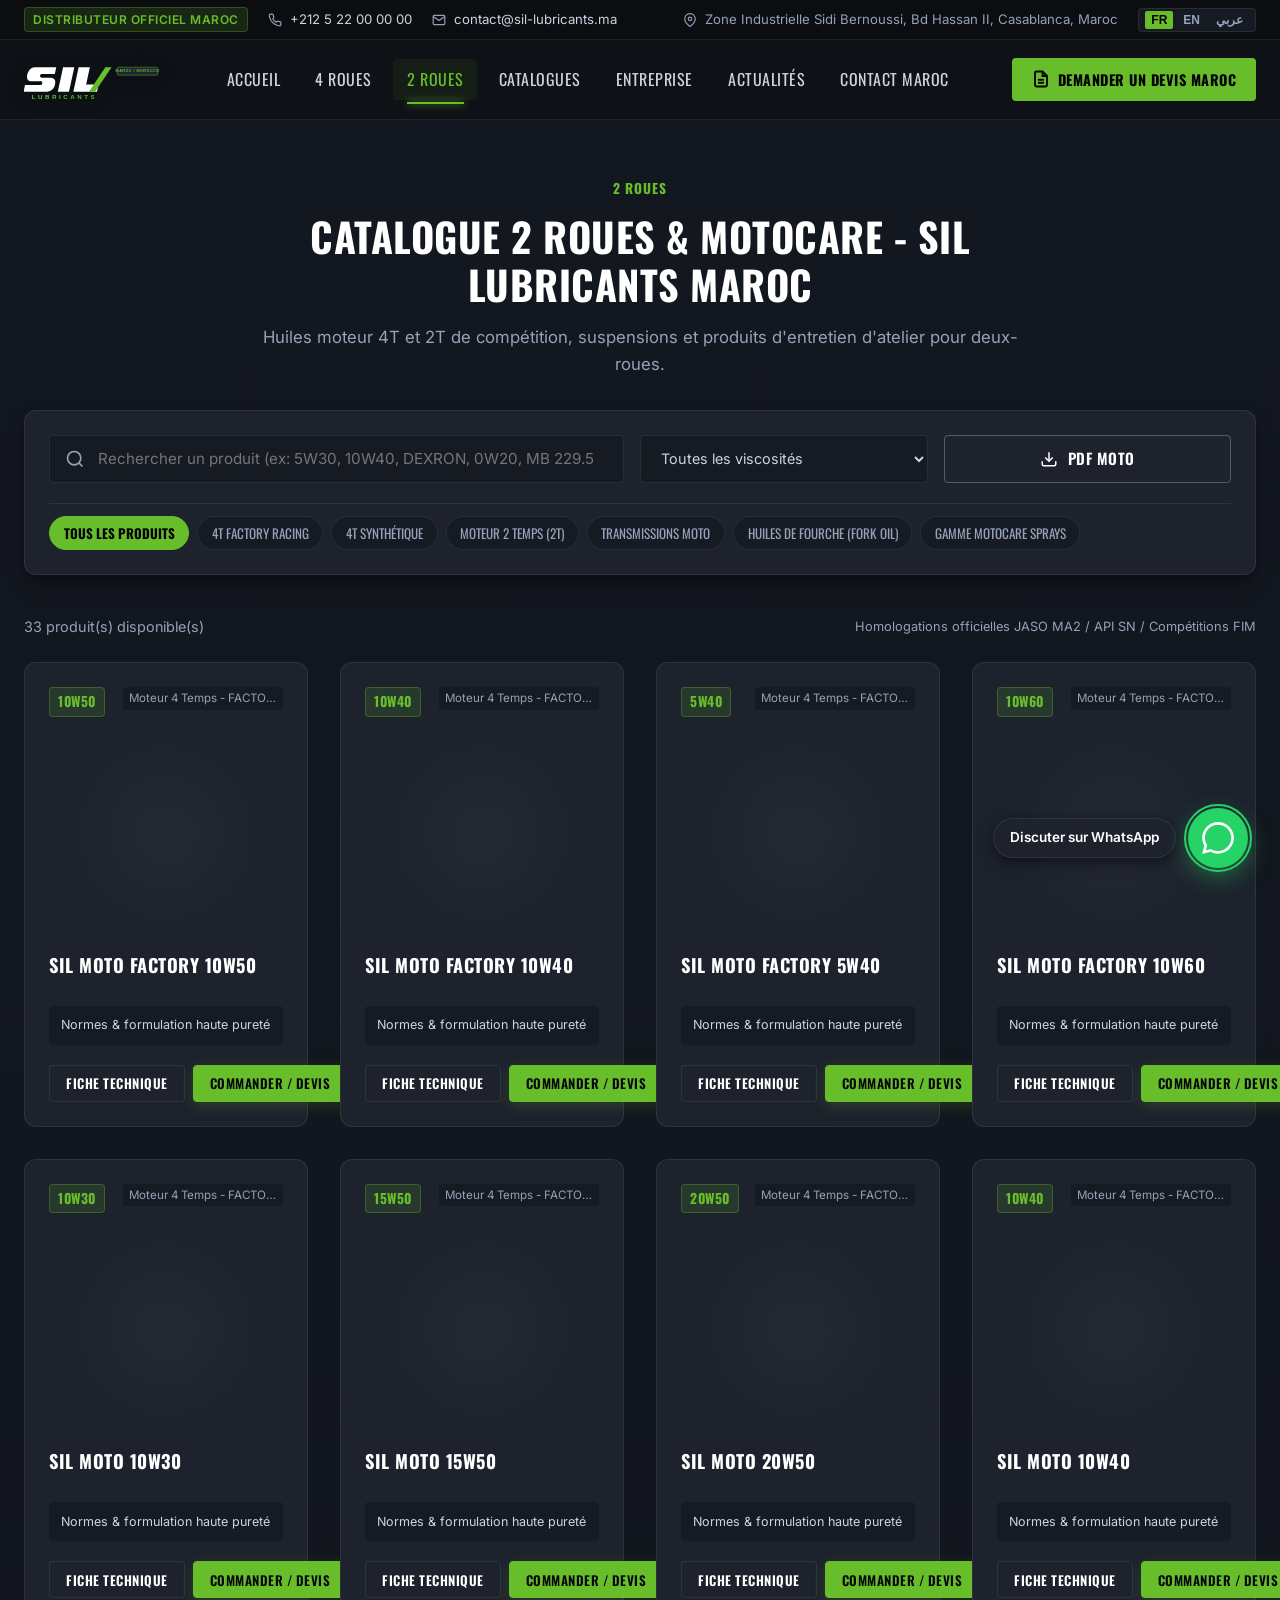
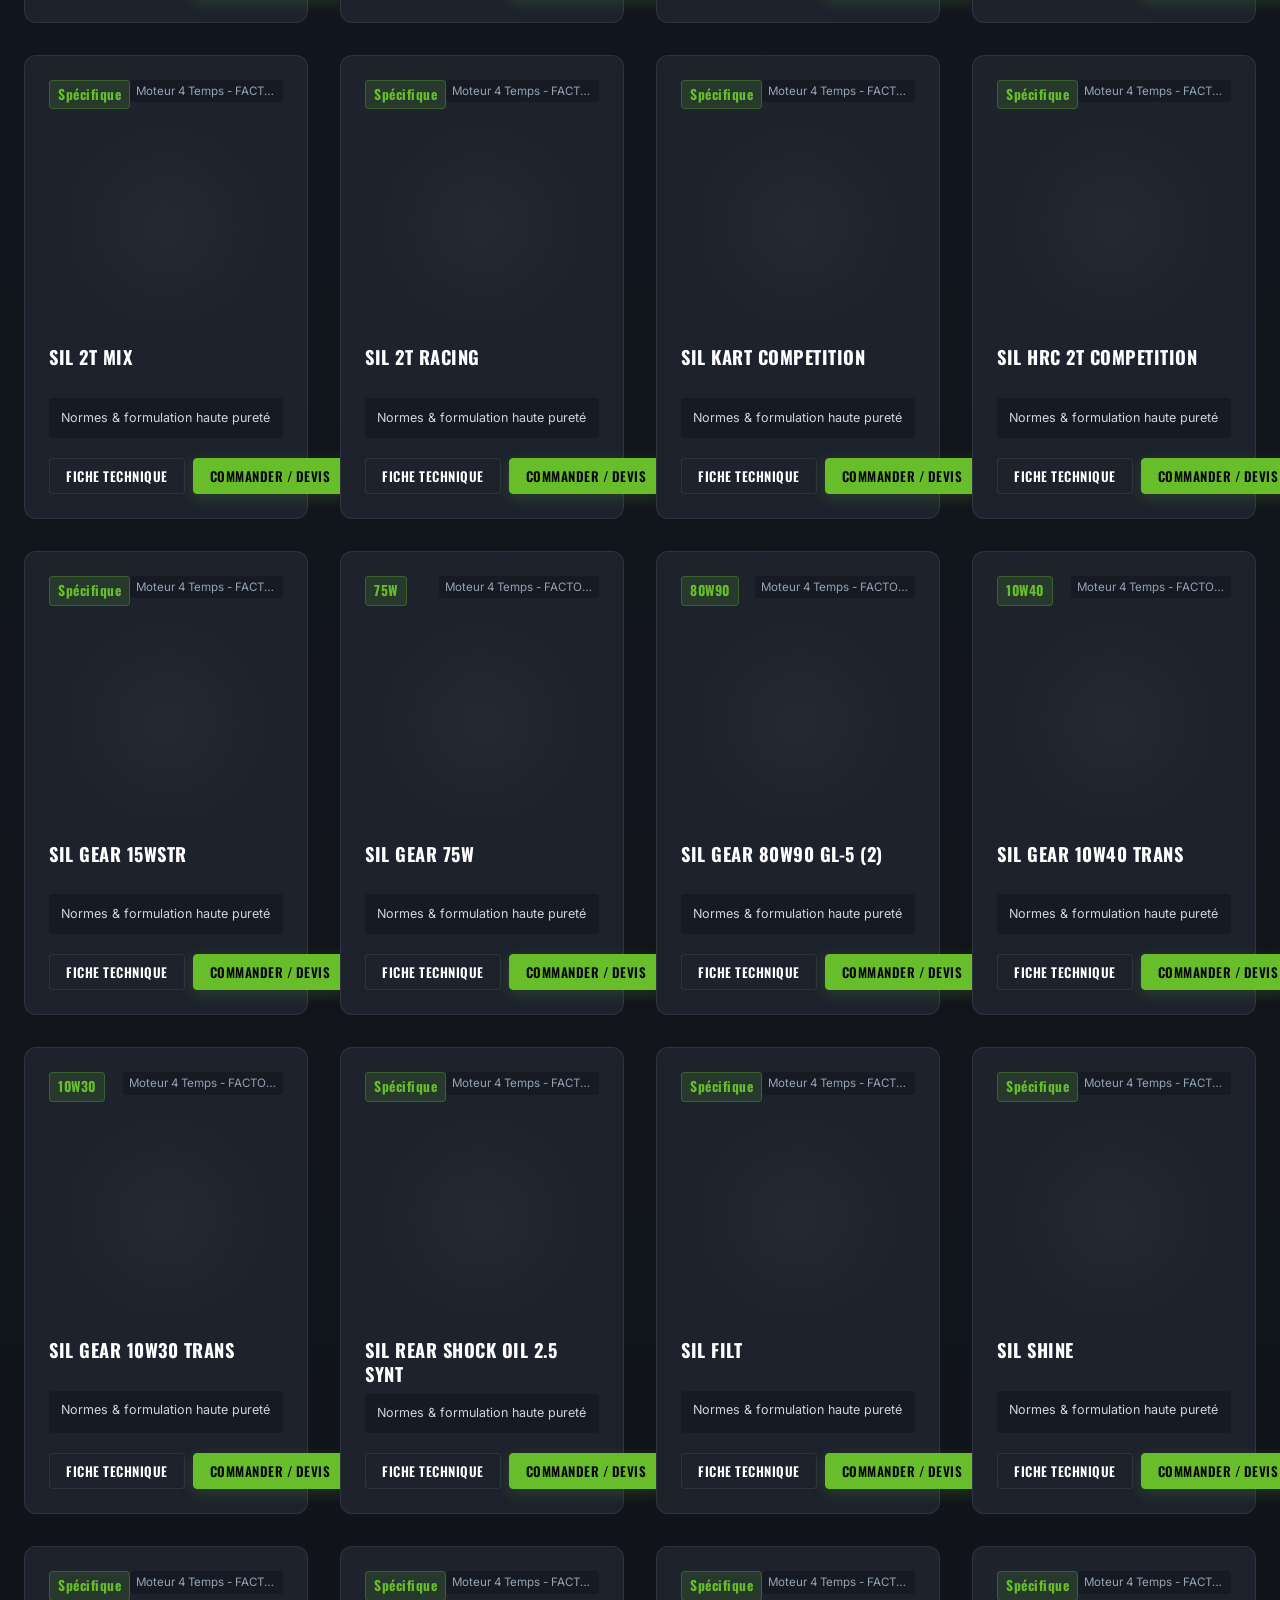
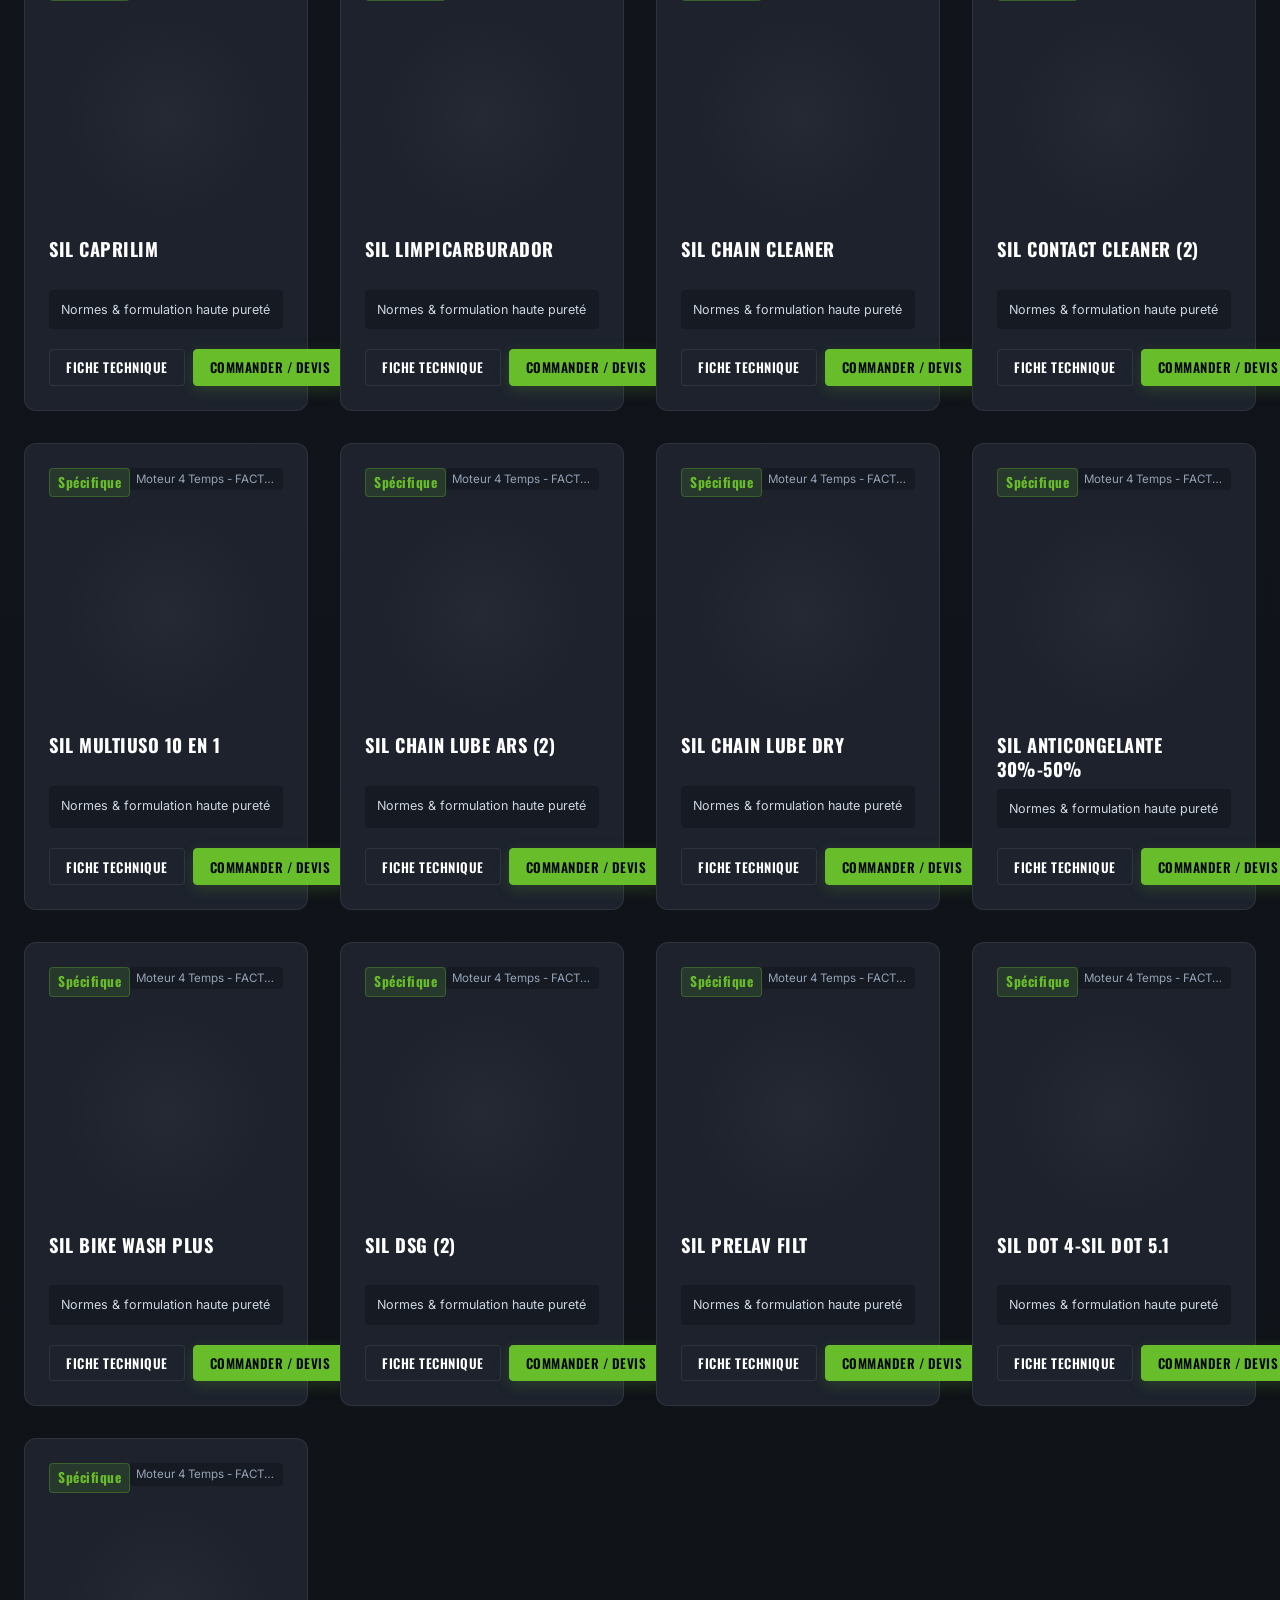
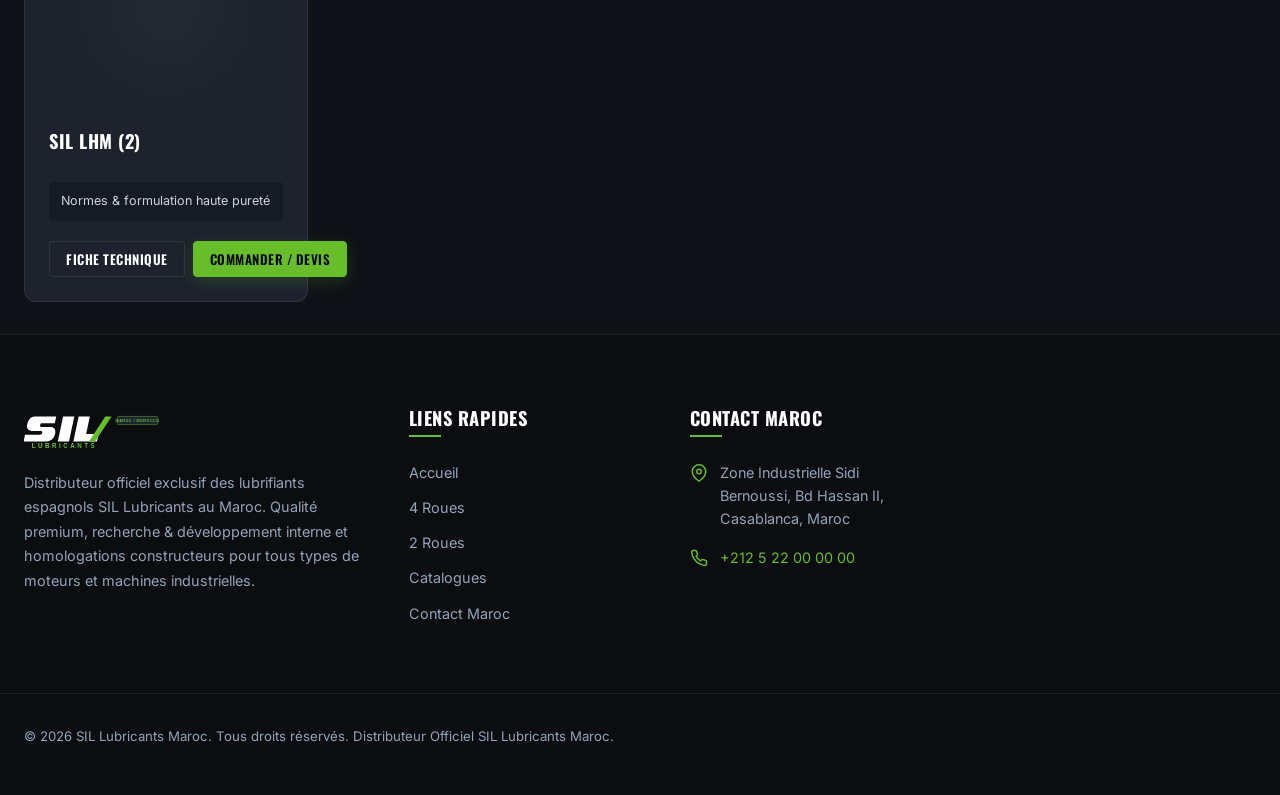
==== 2-roues.html @ 781e1c55 "Initial commit: SIL Lubricants Maroc official multilingual website & catalog" ====
<!DOCTYPE html>
<html lang="fr" dir="ltr">
<head>
  <meta charset="UTF-8">
  <meta name="viewport" content="width=device-width, initial-scale=1.0">
  <title>Gamme 2 Roues & Motocare | SIL Lubricants Maroc</title>
  <meta name="description" content="Catalogue complet des lubrifiants moto SIL au Maroc : 4T Factory Racing, 4T Synthétique, 2T Compétition, Huiles de fourche et sprays Motocare certifiés JASO MA2 / API SN.">
  
  <link rel="icon" href="https://www.sil-lubricants.com/wp-content/uploads/2026/03/cropped-Logo-sil-lubricants-1-32x32.png" sizes="32x32">
  <link rel="stylesheet" href="css/main.css">
  <link rel="stylesheet" href="css/components.css">
  <link rel="stylesheet" href="css/rtl.css">
  <link rel="stylesheet" href="css/responsive.css">
</head>
<body>

  <!-- TOPBAR -->
  <div class="topbar">
    <div class="container topbar-content">
      <div class="topbar-left">
        <span class="distributor-tag" data-i18n="nav.distributor_badge">Distributeur Officiel Maroc</span>
        <div class="topbar-item">
          <svg width="14" height="14" viewBox="0 0 24 24" fill="none" stroke="currentColor" stroke-width="2"><path d="M22 16.92v3a2 2 0 0 1-2.18 2 19.79 19.79 0 0 1-8.63-3.07 19.5 19.5 0 0 1-6-6 19.79 19.79 0 0 1-3.07-8.67A2 2 0 0 1 4.11 2h3a2 2 0 0 1 2 1.72 12.84 12.84 0 0 0 .7 2.81 2 2 0 0 1-.45 2.11L8.09 9.91a16 16 0 0 0 6 6l1.27-1.27a2 2 0 0 1 2.11-.45 12.84 12.84 0 0 0 2.81.7A2 2 0 0 1 22 16.92z"></path></svg>
          <a href="tel:+212522000000" class="contact-phone-primary">+212 5 22 00 00 00</a>
        </div>
        <div class="topbar-item">
          <svg width="14" height="14" viewBox="0 0 24 24" fill="none" stroke="currentColor" stroke-width="2"><path d="M4 4h16c1.1 0 2 .9 2 2v12c0 1.1-.9 2-2 2H4c-1.1 0-2-.9-2-2V6c0-1.1.9-2 2-2z"></path><polyline points="22,6 12,13 2,6"></polyline></svg>
          <a href="mailto:contact@sil-lubricants.ma" class="contact-email-general">contact@sil-lubricants.ma</a>
        </div>
      </div>

      <div class="topbar-right">
        <div class="topbar-item">
          <svg width="14" height="14" viewBox="0 0 24 24" fill="none" stroke="currentColor" stroke-width="2"><path d="M21 10c0 7-9 13-9 13s-9-6-9-13a9 9 0 0 1 18 0z"></path><circle cx="12" cy="10" r="3"></circle></svg>
          <span class="contact-address-hq">Casablanca, Maroc</span>
        </div>
        <div class="lang-switcher">
          <button class="lang-btn active" data-lang="fr">FR</button>
          <button class="lang-btn" data-lang="en">EN</button>
          <button class="lang-btn" data-lang="ar">عربي</button>
        </div>
      </div>
    </div>
  </div>

  <!-- HEADER -->
  <header class="site-header">
    <div class="container header-container">
      <a href="index.html" class="brand-logo">
        <img src="assets/images/logo-sil.svg" alt="SIL Lubricants Maroc" class="logo-symbol">
      </a>

      <nav class="main-nav" id="main-nav">
        <a href="index.html" class="nav-link" data-i18n="nav.home">Accueil</a>
        <a href="4-roues.html" class="nav-link" data-i18n="nav.4_wheels">4 Roues</a>
        <a href="2-roues.html" class="nav-link active" data-i18n="nav.2_wheels">2 Roues</a>
        <a href="catalogues.html" class="nav-link" data-i18n="nav.catalogues">Catalogues</a>
        <a href="entreprise.html" class="nav-link" data-i18n="nav.company">Entreprise</a>
        <a href="actualites.html" class="nav-link" data-i18n="nav.news">Actualités</a>
        <a href="index.html#contact-maroc" class="nav-link" data-i18n="nav.contact">Contact Maroc</a>
      </nav>

      <div class="header-actions">
        <a href="index.html#contact-maroc" class="btn-header-quote">
          <svg width="18" height="18" viewBox="0 0 24 24" fill="none" stroke="currentColor" stroke-width="2.5"><path d="M14 2H6a2 2 0 0 0-2 2v16a2 2 0 0 0 2 2h12a2 2 0 0 0 2-2V8z"></path><polyline points="14 2 14 8 20 8"></polyline><line x1="16" y1="13" x2="8" y2="13"></line><line x1="16" y1="17" x2="8" y2="17"></line></svg>
          <span data-i18n="hero.btn_contact">Demander un Devis</span>
        </a>
        <button class="mobile-toggle" id="mobile-toggle" aria-label="Menu Toggle">
          <svg width="24" height="24" viewBox="0 0 24 24" fill="none" stroke="currentColor" stroke-width="2"><line x1="3" y1="12" x2="21" y2="12"></line><line x1="3" y1="6" x2="21" y2="6"></line><line x1="3" y1="18" x2="21" y2="18"></line></svg>
        </button>
      </div>
    </div>
  </header>

  <!-- PAGE HEADER -->
  <section class="section" style="padding: 3.5rem 0 2rem 0; background: linear-gradient(180deg, #131720 0%, #0f1217 100%);">
    <div class="container">
      <div class="section-header" style="margin-bottom: 2rem;">
        <span class="section-badge" data-i18n="nav.2_wheels">Gamme 2 Roues & Motocare</span>
        <h1 class="section-title" data-i18n="catalog_page.title_2r">Catalogue 2 Roues & Motocare - SIL Lubricants Maroc</h1>
        <p class="section-desc" data-i18n="catalog_page.subtitle_2r">
          Huiles moteur 4T et 2T de compétition, suspensions et produits d'entretien d'atelier pour deux-roues.
        </p>
      </div>

      <!-- SEARCH & FILTER TOOLBAR -->
      <div class="catalog-toolbar">
        <div class="search-bar-row">
          <div class="search-input-wrap">
            <svg width="20" height="20" viewBox="0 0 24 24" fill="none" stroke="currentColor" stroke-width="2"><circle cx="11" cy="11" r="8"></circle><line x1="21" y1="21" x2="16.65" y2="16.65"></line></svg>
            <input type="search" id="catalog-search" class="search-input" placeholder="Rechercher un produit (ex: 10W40, FACTORY, 2T, FORK OIL, CHAIN)..." data-i18n-placeholder="catalog_page.search_placeholder">
          </div>

          <div>
            <select id="viscosity-filter" class="filter-select">
              <option value="all" data-i18n="catalog_page.all_viscosities">Toutes les viscosités</option>
            </select>
          </div>

          <div>
            <a href="https://www.sil-lubricants.com/wp-content/uploads/2026/07/SIL_Motoline_v1_fr.pdf" target="_blank" class="btn btn-outline btn-block" style="height:48px;">
              <svg width="18" height="18" viewBox="0 0 24 24" fill="none" stroke="currentColor" stroke-width="2"><path d="M21 15v4a2 2 0 0 1-2 2H5a2 2 0 0 1-2-2v-4"></path><polyline points="7 10 12 15 17 10"></polyline><line x1="12" y1="15" x2="12" y2="3"></line></svg>
              <span>PDF Moto</span>
            </a>
          </div>
        </div>

        <!-- Subcategory Filter Pills -->
        <div class="subcat-pills">
          <button class="pill-btn active" data-subcat="all" data-i18n="catalog_page.filter_all">Tous</button>
          <button class="pill-btn" data-subcat="2r_4t_factory">4T Factory Racing</button>
          <button class="pill-btn" data-subcat="2r_4t_synthetic">4T Synthétique</button>
          <button class="pill-btn" data-subcat="2r_2t">Moteur 2 Temps (2T)</button>
          <button class="pill-btn" data-subcat="2r_transmissions">Transmissions Moto</button>
          <button class="pill-btn" data-subcat="2r_fork_oil">Huiles de Fourche (Fork Oil)</button>
          <button class="pill-btn" data-subcat="2r_motocare">Gamme MOTOCARE Sprays</button>
        </div>
      </div>

      <!-- STATUS BAR -->
      <div class="catalog-status-bar">
        <div>
          <span id="results-count">0</span> <span data-i18n="catalog_page.results_found">produit(s) disponible(s)</span>
        </div>
        <div style="font-size:0.8rem; color:var(--text-muted);">
          Homologations officielles JASO MA2 / API SN / Compétitions FIM
        </div>
      </div>

      <!-- PRODUCTS GRID -->
      <div class="product-grid" id="product-grid">
        <!-- Injected via catalog.js -->
      </div>

      <div id="no-results-msg" style="display:none; text-align:center; padding: 4rem 1rem; color: var(--text-muted);">
        <p style="font-size: 1.2rem;" data-i18n="catalog_page.no_results">Aucun produit ne correspond à votre recherche.</p>
        <button class="btn btn-secondary" onclick="document.getElementById('catalog-search').value=''; document.querySelector('.pill-btn[data-subcat=\'all\']').click();">Réinitialiser les filtres</button>
      </div>
    </div>
  </section>

  <!-- PRODUCT MODAL DIALOG -->
  <div class="modal-overlay" id="product-modal">
    <div class="modal-card">
      <button class="modal-close-btn" aria-label="Fermer">
        <svg width="20" height="20" viewBox="0 0 24 24" fill="none" stroke="currentColor" stroke-width="2.5"><line x1="18" y1="6" x2="6" y2="18"></line><line x1="6" y1="6" x2="18" y2="18"></line></svg>
      </button>
      <div id="modal-content-slot">
        <!-- Injected dynamically -->
      </div>
    </div>
  </div>

  <!-- SITE FOOTER -->
  <footer class="site-footer">
    <div class="container footer-grid">
      <div class="footer-col footer-about">
        <img src="assets/images/logo-sil.svg" alt="SIL Lubricants Maroc" style="width: 140px; margin-bottom: 1.25rem;">
        <p data-i18n="footer.about">
          Distributeur officiel exclusif des lubrifiants espagnols SIL Lubricants au Maroc.
        </p>
      </div>
      <div class="footer-col">
        <h4 data-i18n="footer.quick_links">Navigation</h4>
        <ul class="footer-links">
          <li><a href="index.html" data-i18n="nav.home">Accueil</a></li>
          <li><a href="4-roues.html" data-i18n="nav.4_wheels">Gamme 4 Roues</a></li>
          <li><a href="2-roues.html" data-i18n="nav.2_wheels">Gamme 2 Roues</a></li>
          <li><a href="catalogues.html" data-i18n="nav.catalogues">Catalogues</a></li>
          <li><a href="index.html#contact-maroc" data-i18n="nav.contact">Contact Maroc</a></li>
        </ul>
      </div>
      <div class="footer-col">
        <h4 data-i18n="footer.contact_us">Contact Maroc</h4>
        <div class="footer-contact-item">
          <svg width="18" height="18" viewBox="0 0 24 24" fill="none" stroke="currentColor" stroke-width="2"><path d="M21 10c0 7-9 13-9 13s-9-6-9-13a9 9 0 0 1 18 0z"></path><circle cx="12" cy="10" r="3"></circle></svg>
          <span class="contact-address-hq">Casablanca, Maroc</span>
        </div>
        <div class="footer-contact-item">
          <svg width="18" height="18" viewBox="0 0 24 24" fill="none" stroke="currentColor" stroke-width="2"><path d="M22 16.92v3a2 2 0 0 1-2.18 2 19.79 19.79 0 0 1-8.63-3.07 19.5 19.5 0 0 1-6-6 19.79 19.79 0 0 1-3.07-8.67A2 2 0 0 1 4.11 2h3a2 2 0 0 1 2 1.72 12.84 12.84 0 0 0 .7 2.81 2 2 0 0 1-.45 2.11L8.09 9.91a16 16 0 0 0 6 6l1.27-1.27a2 2 0 0 1 2.11-.45 12.84 12.84 0 0 0 2.81.7A2 2 0 0 1 22 16.92z"></path></svg>
          <a href="tel:+212522000000" class="contact-phone-primary">+212 5 22 00 00 00</a>
        </div>
      </div>
    </div>
    <div class="container footer-bottom">
      <p>&copy; 2026 <span class="contact-company-name">SIL Lubricants Maroc</span>. <span data-i18n="footer.rights">Tous droits réservés.</span></p>
    </div>
  </footer>

  <!-- Scripts -->
  <script src="js/i18n.js"></script>
  <script src="js/contact-loader.js"></script>
  <script src="js/catalog.js"></script>
  <script src="js/whatsapp-widget.js"></script>
  <script src="js/app.js"></script>
  <script>
    document.addEventListener('DOMContentLoaded', () => {
      window.catalog = new CatalogEngine('2-roues');
      window.catalog.init();
    });
  </script>
</body>
</html>
---- css/main.css ----
/* ==========================================================================
   SIL LUBRICANTS MAROC - GLOBAL STYLES & DESIGN SYSTEM
   ========================================================================== */

@import url('https://fonts.googleapis.com/css2?family=Cairo:wght@400;600;700;800;900&family=Inter:wght@300;400;500;600;700&family=Oswald:wght@400;500;600;700&display=swap');

:root {
  /* Color Palette */
  --bg-primary: #0f1217;
  --bg-secondary: #161a22;
  --bg-card: #1d222d;
  --bg-card-hover: #242a38;
  --bg-overlay: rgba(10, 12, 16, 0.85);
  
  --accent-green: #68bd2b;
  --accent-green-hover: #58a722;
  --accent-green-glow: rgba(104, 189, 43, 0.25);
  --accent-gold: #f59e0b;
  --accent-red: #ef4444;
  
  --text-primary: #ffffff;
  --text-secondary: #cbd5e1;
  --text-muted: #94a3b8;
  --text-dark: #0f172a;
  
  --border-light: rgba(255, 255, 255, 0.08);
  --border-focus: #68bd2b;
  
  /* Typography */
  --font-heading: 'Oswald', -apple-system, BlinkMacSystemFont, 'Segoe UI', Roboto, sans-serif;
  --font-body: 'Inter', -apple-system, BlinkMacSystemFont, 'Segoe UI', Roboto, sans-serif;
  --font-arabic: 'Cairo', 'Inter', -apple-system, sans-serif;
  
  /* Layout & Spacing */
  --header-height: 80px;
  --topbar-height: 40px;
  --container-max: 1280px;
  --radius-sm: 4px;
  --radius-md: 8px;
  --radius-lg: 12px;
  --radius-xl: 20px;
  
  /* Transitions */
  --transition-fast: 0.15s ease;
  --transition-normal: 0.3s cubic-bezier(0.16, 1, 0.3, 1);
  --shadow-card: 0 10px 25px -5px rgba(0, 0, 0, 0.4), 0 8px 10px -6px rgba(0, 0, 0, 0.3);
  --shadow-glow: 0 0 25px rgba(104, 189, 43, 0.2);
}

/* RTL Override for Arabic */
[dir="rtl"] {
  --font-heading: 'Cairo', sans-serif;
  --font-body: 'Cairo', sans-serif;
}

/* Reset & Base */
*, *::before, *::after {
  box-sizing: border-box;
  margin: 0;
  padding: 0;
}

html {
  scroll-behavior: smooth;
  font-size: 16px;
}

body {
  font-family: var(--font-body);
  background-color: var(--bg-primary);
  color: var(--text-secondary);
  line-height: 1.6;
  overflow-x: hidden;
  -webkit-font-smoothing: antialiased;
  -moz-osx-font-smoothing: grayscale;
}

/* Typography elements */
h1, h2, h3, h4, h5, h6 {
  font-family: var(--font-heading);
  color: var(--text-primary);
  text-transform: uppercase;
  letter-spacing: 0.5px;
  line-height: 1.2;
}

[dir="rtl"] h1, [dir="rtl"] h2, [dir="rtl"] h3, [dir="rtl"] h4, [dir="rtl"] h5, [dir="rtl"] h6 {
  text-transform: none;
  letter-spacing: normal;
}

p {
  margin-bottom: 1rem;
}

a {
  color: var(--accent-green);
  text-decoration: none;
  transition: color var(--transition-fast);
}

a:hover {
  color: var(--text-primary);
}

img {
  max-width: 100%;
  height: auto;
  display: block;
}

ul {
  list-style: none;
}

/* Container */
.container {
  width: 100%;
  max-width: var(--container-max);
  margin-left: auto;
  margin-right: auto;
  padding-left: 1.5rem;
  padding-right: 1.5rem;
}

/* ==========================================================================
   TOPBAR
   ========================================================================== */
.topbar {
  background-color: #0b0d11;
  border-bottom: 1px solid var(--border-light);
  height: var(--topbar-height);
  font-size: 0.825rem;
  display: flex;
  align-items: center;
  position: relative;
  z-index: 101;
}

.topbar-content {
  display: flex;
  justify-content: space-between;
  align-items: center;
  width: 100%;
}

.topbar-left, .topbar-right {
  display: flex;
  align-items: center;
  gap: 1.25rem;
}

.topbar-item {
  display: inline-flex;
  align-items: center;
  gap: 0.5rem;
  color: var(--text-muted);
}

.topbar-item a {
  color: var(--text-secondary);
}

.topbar-item a:hover {
  color: var(--accent-green);
}

.distributor-tag {
  background: rgba(104, 189, 43, 0.15);
  color: var(--accent-green);
  padding: 2px 8px;
  border-radius: var(--radius-sm);
  font-weight: 600;
  border: 1px solid rgba(104, 189, 43, 0.3);
  font-size: 0.75rem;
  letter-spacing: 0.5px;
  text-transform: uppercase;
}

/* Language Switcher */
.lang-switcher {
  display: flex;
  align-items: center;
  gap: 0.25rem;
  background: var(--bg-secondary);
  padding: 2px 6px;
  border-radius: var(--radius-sm);
  border: 1px solid var(--border-light);
}

.lang-btn {
  background: transparent;
  border: none;
  color: var(--text-muted);
  font-size: 0.75rem;
  font-weight: 700;
  padding: 2px 6px;
  border-radius: 2px;
  cursor: pointer;
  transition: all var(--transition-fast);
}

.lang-btn:hover {
  color: var(--text-primary);
}

.lang-btn.active {
  background-color: var(--accent-green);
  color: #000;
}

/* ==========================================================================
   HEADER & NAVBAR
   ========================================================================== */
.site-header {
  position: sticky;
  top: 0;
  background-color: rgba(15, 18, 23, 0.95);
  backdrop-filter: blur(12px);
  -webkit-backdrop-filter: blur(12px);
  border-bottom: 1px solid var(--border-light);
  height: var(--header-height);
  display: flex;
  align-items: center;
  z-index: 100;
  transition: background-color var(--transition-normal), box-shadow var(--transition-normal);
}

.site-header.scrolled {
  box-shadow: 0 4px 20px rgba(0, 0, 0, 0.5);
  border-bottom-color: rgba(104, 189, 43, 0.2);
}

.header-container {
  display: flex;
  justify-content: space-between;
  align-items: center;
  width: 100%;
}

/* Brand Logo */
.brand-logo {
  display: flex;
  align-items: center;
  gap: 0.75rem;
  text-decoration: none;
}

.logo-symbol {
  width: 140px;
  height: auto;
  filter: drop-shadow(0 2px 8px rgba(0,0,0,0.3));
}

.brand-badge {
  font-family: var(--font-heading);
  background: #242b38;
  color: #fff;
  border: 1px solid #3b4557;
  padding: 2px 6px;
  font-size: 0.65rem;
  font-weight: 700;
  border-radius: var(--radius-sm);
  letter-spacing: 1px;
}

/* Main Navigation */
.main-nav {
  display: flex;
  align-items: center;
  gap: 0.5rem;
}

.nav-link {
  color: var(--text-secondary);
  font-family: var(--font-heading);
  font-size: 1rem;
  text-transform: uppercase;
  letter-spacing: 0.5px;
  padding: 0.5rem 0.85rem;
  border-radius: var(--radius-sm);
  transition: all var(--transition-fast);
  position: relative;
}

[dir="rtl"] .nav-link {
  font-family: var(--font-arabic);
  font-size: 0.95rem;
  text-transform: none;
}

.nav-link:hover, .nav-link.active {
  color: var(--accent-green);
  background: rgba(104, 189, 43, 0.08);
}

.nav-link.active::after {
  content: '';
  position: absolute;
  bottom: -4px;
  left: 0.85rem;
  right: 0.85rem;
  height: 2px;
  background-color: var(--accent-green);
  box-shadow: 0 0 8px var(--accent-green);
}

/* Header Action CTA */
.header-actions {
  display: flex;
  align-items: center;
  gap: 1rem;
}

.btn-header-quote {
  display: inline-flex;
  align-items: center;
  gap: 0.5rem;
  background: var(--accent-green);
  color: #000;
  font-family: var(--font-heading);
  font-weight: 700;
  font-size: 0.9rem;
  text-transform: uppercase;
  letter-spacing: 0.5px;
  padding: 0.6rem 1.25rem;
  border-radius: var(--radius-sm);
  transition: all var(--transition-fast);
}

[dir="rtl"] .btn-header-quote {
  font-family: var(--font-arabic);
  text-transform: none;
}

.btn-header-quote:hover {
  background: #78d432;
  color: #000;
  transform: translateY(-1px);
  box-shadow: 0 4px 15px var(--accent-green-glow);
}

/* Mobile Toggle */
.mobile-toggle {
  display: none;
  background: transparent;
  border: 1px solid var(--border-light);
  color: var(--text-primary);
  width: 42px;
  height: 42px;
  border-radius: var(--radius-sm);
  cursor: pointer;
  align-items: center;
  justify-content: center;
}

/* ==========================================================================
   HERO SECTION
   ========================================================================== */
.hero-section {
  position: relative;
  min-height: 580px;
  display: flex;
  align-items: center;
  background: linear-gradient(135deg, #090b0e 0%, #151a22 60%, #111e13 100%);
  border-bottom: 1px solid var(--border-light);
  overflow: hidden;
  padding: 4rem 0;
}

.hero-bg-overlay {
  position: absolute;
  top: 0;
  left: 0;
  right: 0;
  bottom: 0;
  background-image: 
    radial-gradient(circle at 80% 20%, rgba(104, 189, 43, 0.12) 0%, transparent 50%),
    radial-gradient(circle at 20% 80%, rgba(30, 41, 59, 0.5) 0%, transparent 60%);
  pointer-events: none;
}

.hero-grid {
  display: grid;
  grid-template-columns: 1.15fr 0.85fr;
  gap: 3rem;
  align-items: center;
  position: relative;
  z-index: 1;
}

.hero-badge {
  display: inline-flex;
  align-items: center;
  gap: 0.5rem;
  background: rgba(104, 189, 43, 0.12);
  border: 1px solid rgba(104, 189, 43, 0.35);
  color: var(--accent-green);
  font-family: var(--font-heading);
  font-weight: 700;
  font-size: 0.95rem;
  letter-spacing: 1px;
  text-transform: uppercase;
  padding: 0.4rem 1rem;
  border-radius: var(--radius-sm);
  margin-bottom: 1.5rem;
}

.hero-title {
  font-size: 3.25rem;
  font-weight: 700;
  line-height: 1.1;
  margin-bottom: 1rem;
  color: #fff;
}

.hero-title span.highlight {
  color: var(--accent-green);
  display: block;
}

.hero-description {
  font-size: 1.125rem;
  color: var(--text-secondary);
  max-width: 580px;
  margin-bottom: 2rem;
  line-height: 1.7;
}

.hero-buttons {
  display: flex;
  flex-wrap: wrap;
  gap: 1rem;
}

.hero-visual {
  position: relative;
  display: flex;
  justify-content: center;
  align-items: center;
}

.hero-visual-card {
  background: var(--bg-card);
  border: 1px solid var(--border-light);
  border-radius: var(--radius-lg);
  padding: 1.5rem;
  box-shadow: var(--shadow-card);
  position: relative;
  width: 100%;
  max-width: 440px;
}

.hero-visual-card::before {
  content: '';
  position: absolute;
  top: -1px;
  left: 10%;
  right: 10%;
  height: 2px;
  background: linear-gradient(90deg, transparent, var(--accent-green), transparent);
}

.hero-banner-img {
  width: 100%;
  height: 280px;
  object-fit: contain;
  border-radius: var(--radius-md);
  filter: drop-shadow(0 15px 25px rgba(0,0,0,0.6));
}

.hero-card-footer {
  margin-top: 1rem;
  display: flex;
  justify-content: space-between;
  align-items: center;
  border-top: 1px solid var(--border-light);
  padding-top: 0.75rem;
  font-size: 0.85rem;
}

/* ==========================================================================
   STATS BAR
   ========================================================================== */
.stats-bar {
  background: var(--bg-secondary);
  border-bottom: 1px solid var(--border-light);
  padding: 2.5rem 0;
}

.stats-grid {
  display: grid;
  grid-template-columns: repeat(4, 1fr);
  gap: 2rem;
}

.stat-item {
  text-align: center;
  padding: 1rem;
  position: relative;
}

.stat-item:not(:last-child)::after {
  content: '';
  position: absolute;
  right: 0;
  top: 20%;
  bottom: 20%;
  width: 1px;
  background: var(--border-light);
}

[dir="rtl"] .stat-item:not(:last-child)::after {
  right: auto;
  left: 0;
}

.stat-number {
  font-family: var(--font-heading);
  font-size: 2.5rem;
  font-weight: 700;
  color: var(--accent-green);
  line-height: 1;
  margin-bottom: 0.5rem;
}

.stat-label {
  font-size: 0.9rem;
  color: var(--text-muted);
  font-weight: 500;
}

/* ==========================================================================
   SECTION COMMON
   ========================================================================== */
.section {
  padding: 5rem 0;
  position: relative;
}

.section-alt {
  background-color: var(--bg-secondary);
}

.section-header {
  text-align: center;
  max-width: 760px;
  margin: 0 auto 3.5rem auto;
}

.section-badge {
  display: inline-block;
  font-family: var(--font-heading);
  color: var(--accent-green);
  font-size: 0.85rem;
  font-weight: 700;
  text-transform: uppercase;
  letter-spacing: 1px;
  margin-bottom: 0.75rem;
}

[dir="rtl"] .section-badge {
  font-family: var(--font-arabic);
}

.section-title {
  font-size: 2.5rem;
  font-weight: 700;
  color: var(--text-primary);
  margin-bottom: 1rem;
}

.section-desc {
  font-size: 1.05rem;
  color: var(--text-muted);
  line-height: 1.6;
}

/* ==========================================================================
   FOOTER
   ========================================================================== */
.site-footer {
  background-color: #0b0d11;
  border-top: 1px solid var(--border-light);
  padding: 4.5rem 0 2rem 0;
  color: var(--text-muted);
  font-size: 0.9rem;
}

.footer-grid {
  display: grid;
  grid-template-columns: 1.3fr 0.9fr 0.9fr 1.1fr;
  gap: 3rem;
  margin-bottom: 3.5rem;
}

.footer-col h4 {
  font-size: 1.15rem;
  color: var(--text-primary);
  margin-bottom: 1.5rem;
  position: relative;
  padding-bottom: 0.5rem;
}

.footer-col h4::after {
  content: '';
  position: absolute;
  bottom: 0;
  left: 0;
  width: 32px;
  height: 2px;
  background-color: var(--accent-green);
}

[dir="rtl"] .footer-col h4::after {
  left: auto;
  right: 0;
}

.footer-about p {
  line-height: 1.7;
  margin-bottom: 1.5rem;
}

.footer-links li {
  margin-bottom: 0.75rem;
}

.footer-links a {
  color: var(--text-muted);
  display: inline-flex;
  align-items: center;
  gap: 0.5rem;
  transition: all var(--transition-fast);
}

.footer-links a:hover {
  color: var(--accent-green);
  transform: translateX(4px);
}

[dir="rtl"] .footer-links a:hover {
  transform: translateX(-4px);
}

.footer-contact-item {
  display: flex;
  align-items: flex-start;
  gap: 0.75rem;
  margin-bottom: 1rem;
}

.footer-contact-item svg {
  color: var(--accent-green);
  flex-shrink: 0;
  margin-top: 3px;
}

.social-links {
  display: flex;
  gap: 0.75rem;
  margin-top: 1.25rem;
}

.social-btn {
  display: flex;
  align-items: center;
  justify-content: center;
  width: 38px;
  height: 38px;
  background: var(--bg-card);
  border: 1px solid var(--border-light);
  border-radius: var(--radius-sm);
  color: var(--text-secondary);
  transition: all var(--transition-fast);
}

.social-btn:hover {
  background: var(--accent-green);
  color: #000;
  border-color: var(--accent-green);
  transform: translateY(-2px);
}

.footer-bottom {
  border-top: 1px solid var(--border-light);
  padding-top: 2rem;
  display: flex;
  justify-content: space-between;
  align-items: center;
  font-size: 0.825rem;
}

.legal-tags {
  display: flex;
  gap: 1.5rem;
}
---- css/components.css ----
/* ==========================================================================
   SIL LUBRICANTS MAROC - COMPONENTS & UI ELEMENTS
   ========================================================================== */

/* ==========================================================================
   BUTTONS
   ========================================================================== */
.btn {
  display: inline-flex;
  align-items: center;
  justify-content: center;
  gap: 0.6rem;
  font-family: var(--font-heading);
  font-weight: 600;
  font-size: 0.95rem;
  text-transform: uppercase;
  letter-spacing: 0.5px;
  padding: 0.75rem 1.6rem;
  border-radius: var(--radius-sm);
  border: 1px solid transparent;
  cursor: pointer;
  transition: all var(--transition-fast);
  text-decoration: none;
  white-space: nowrap;
}

[dir="rtl"] .btn {
  font-family: var(--font-arabic);
  text-transform: none;
}

.btn-primary {
  background: var(--accent-green);
  color: #05070a;
  border-color: var(--accent-green);
  box-shadow: 0 4px 15px rgba(104, 189, 43, 0.2);
}

.btn-primary:hover {
  background: #76d332;
  border-color: #76d332;
  color: #000;
  transform: translateY(-2px);
  box-shadow: 0 6px 20px rgba(104, 189, 43, 0.35);
}

.btn-secondary {
  background: var(--bg-card);
  color: var(--text-primary);
  border-color: var(--border-light);
}

.btn-secondary:hover {
  background: var(--bg-card-hover);
  border-color: var(--accent-green);
  color: var(--accent-green);
  transform: translateY(-2px);
}

.btn-outline {
  background: transparent;
  color: var(--text-primary);
  border-color: rgba(255, 255, 255, 0.25);
}

.btn-outline:hover {
  border-color: var(--accent-green);
  color: var(--accent-green);
  background: rgba(104, 189, 43, 0.05);
}

.btn-whatsapp {
  background: #25d366;
  color: #ffffff;
  border-color: #25d366;
  box-shadow: 0 4px 15px rgba(37, 211, 102, 0.25);
}

.btn-whatsapp:hover {
  background: #20bd5a;
  color: #ffffff;
  transform: translateY(-2px);
  box-shadow: 0 6px 20px rgba(37, 211, 102, 0.4);
}

.btn-sm {
  padding: 0.45rem 1rem;
  font-size: 0.825rem;
}

.btn-lg {
  padding: 0.9rem 2.2rem;
  font-size: 1.05rem;
}

.btn-block {
  width: 100%;
}

/* ==========================================================================
   CATEGORY CARDS (HOME)
   ========================================================================== */
.categories-grid {
  display: grid;
  grid-template-columns: repeat(3, 1fr);
  gap: 2rem;
}

.category-card {
  background: var(--bg-card);
  border: 1px solid var(--border-light);
  border-radius: var(--radius-lg);
  padding: 2.5rem 2rem;
  display: flex;
  flex-direction: column;
  position: relative;
  overflow: hidden;
  transition: all var(--transition-normal);
}

.category-card::before {
  content: '';
  position: absolute;
  top: 0;
  left: 0;
  width: 4px;
  height: 0;
  background: var(--accent-green);
  transition: height var(--transition-normal);
}

.category-card:hover {
  transform: translateY(-6px);
  border-color: rgba(104, 189, 43, 0.4);
  box-shadow: var(--shadow-card), 0 0 20px rgba(104, 189, 43, 0.15);
}

.category-card:hover::before {
  height: 100%;
}

.category-icon {
  width: 56px;
  height: 56px;
  background: rgba(104, 189, 43, 0.1);
  border: 1px solid rgba(104, 189, 43, 0.25);
  border-radius: var(--radius-md);
  display: flex;
  align-items: center;
  justify-content: center;
  color: var(--accent-green);
  margin-bottom: 1.5rem;
}

.category-title {
  font-size: 1.45rem;
  margin-bottom: 0.75rem;
  color: var(--text-primary);
}

.category-desc {
  color: var(--text-muted);
  font-size: 0.95rem;
  line-height: 1.6;
  margin-bottom: 2rem;
  flex-grow: 1;
}

/* ==========================================================================
   CATALOG FILTER & SEARCH BAR
   ========================================================================== */
.catalog-toolbar {
  background: var(--bg-card);
  border: 1px solid var(--border-light);
  border-radius: var(--radius-lg);
  padding: 1.5rem;
  margin-bottom: 2.5rem;
  box-shadow: var(--shadow-card);
}

.search-bar-row {
  display: grid;
  grid-template-columns: 2fr 1fr 1fr;
  gap: 1rem;
  margin-bottom: 1.25rem;
}

.search-input-wrap {
  position: relative;
  display: flex;
  align-items: center;
}

.search-input-wrap svg {
  position: absolute;
  left: 1rem;
  color: var(--text-muted);
  pointer-events: none;
}

[dir="rtl"] .search-input-wrap svg {
  left: auto;
  right: 1rem;
}

.search-input {
  width: 100%;
  height: 48px;
  background: var(--bg-secondary);
  border: 1px solid var(--border-light);
  border-radius: var(--radius-sm);
  padding: 0 1rem 0 3rem;
  color: var(--text-primary);
  font-family: inherit;
  font-size: 0.95rem;
  transition: all var(--transition-fast);
}

[dir="rtl"] .search-input {
  padding: 0 3rem 0 1rem;
}

.search-input:focus, .filter-select:focus {
  outline: none;
  border-color: var(--accent-green);
  box-shadow: 0 0 0 3px var(--accent-green-glow);
}

.filter-select {
  width: 100%;
  height: 48px;
  background: var(--bg-secondary);
  border: 1px solid var(--border-light);
  border-radius: var(--radius-sm);
  padding: 0 1rem;
  color: var(--text-secondary);
  font-family: inherit;
  font-size: 0.9rem;
  cursor: pointer;
  transition: all var(--transition-fast);
}

.subcat-pills {
  display: flex;
  flex-wrap: wrap;
  gap: 0.5rem;
  padding-top: 0.75rem;
  border-top: 1px solid var(--border-light);
}

.pill-btn {
  background: var(--bg-secondary);
  border: 1px solid var(--border-light);
  color: var(--text-muted);
  font-family: var(--font-heading);
  font-size: 0.825rem;
  padding: 0.4rem 0.85rem;
  border-radius: 9999px;
  cursor: pointer;
  transition: all var(--transition-fast);
  text-transform: uppercase;
}

[dir="rtl"] .pill-btn {
  font-family: var(--font-arabic);
  text-transform: none;
}

.pill-btn:hover {
  color: var(--text-primary);
  border-color: rgba(104, 189, 43, 0.4);
}

.pill-btn.active {
  background: var(--accent-green);
  color: #000;
  border-color: var(--accent-green);
  font-weight: 700;
}

.catalog-status-bar {
  display: flex;
  justify-content: space-between;
  align-items: center;
  margin-bottom: 1.5rem;
  font-size: 0.9rem;
  color: var(--text-muted);
}

.catalog-status-bar strong {
  color: var(--accent-green);
}

/* ==========================================================================
   PRODUCT CARDS & GRID
   ========================================================================== */
.product-grid {
  display: grid;
  grid-template-columns: repeat(auto-fill, minmax(280px, 1fr));
  gap: 2rem;
}

.product-card {
  background: var(--bg-card);
  border: 1px solid var(--border-light);
  border-radius: var(--radius-lg);
  padding: 1.5rem;
  display: flex;
  flex-direction: column;
  position: relative;
  transition: all var(--transition-normal);
}

.product-card:hover {
  transform: translateY(-5px);
  border-color: rgba(104, 189, 43, 0.45);
  box-shadow: var(--shadow-card), 0 0 20px rgba(104, 189, 43, 0.12);
}

.product-header-badges {
  display: flex;
  justify-content: space-between;
  align-items: flex-start;
  margin-bottom: 1rem;
}

.badge-viscosity {
  background: rgba(104, 189, 43, 0.15);
  color: var(--accent-green);
  border: 1px solid rgba(104, 189, 43, 0.3);
  padding: 3px 8px;
  border-radius: var(--radius-sm);
  font-family: var(--font-heading);
  font-size: 0.85rem;
  font-weight: 700;
  letter-spacing: 0.5px;
}

.badge-subcat {
  font-size: 0.725rem;
  color: var(--text-muted);
  background: var(--bg-secondary);
  padding: 2px 6px;
  border-radius: var(--radius-sm);
  max-width: 160px;
  white-space: nowrap;
  overflow: hidden;
  text-overflow: ellipsis;
}

.product-img-wrap {
  height: 200px;
  display: flex;
  align-items: center;
  justify-content: center;
  margin-bottom: 1.25rem;
  padding: 0.5rem;
  background: radial-gradient(circle, rgba(255,255,255,0.03) 0%, transparent 70%);
  border-radius: var(--radius-md);
}

.product-img {
  max-height: 100%;
  max-width: 100%;
  object-fit: contain;
  filter: drop-shadow(0 8px 12px rgba(0,0,0,0.5));
  transition: transform var(--transition-normal);
}

.product-card:hover .product-img {
  transform: scale(1.05);
}

.product-name {
  font-size: 1.15rem;
  font-weight: 700;
  color: var(--text-primary);
  margin-bottom: 0.5rem;
  line-height: 1.3;
  min-height: 2.8rem;
}

.product-specs-list {
  background: var(--bg-secondary);
  border-radius: var(--radius-sm);
  padding: 0.6rem 0.75rem;
  margin-bottom: 1.25rem;
  font-size: 0.785rem;
  color: var(--text-secondary);
  display: flex;
  flex-direction: column;
  gap: 0.25rem;
  flex-grow: 1;
}

.spec-line {
  display: flex;
  align-items: center;
  gap: 0.4rem;
  white-space: nowrap;
  overflow: hidden;
  text-overflow: ellipsis;
}

.spec-line svg {
  color: var(--accent-green);
  flex-shrink: 0;
}

.product-card-actions {
  display: grid;
  grid-template-columns: 1fr 1fr;
  gap: 0.5rem;
  margin-top: auto;
}

/* ==========================================================================
   TECHNICAL SPECIFICATION MODAL
   ========================================================================== */
.modal-overlay {
  position: fixed;
  top: 0;
  left: 0;
  right: 0;
  bottom: 0;
  background: rgba(8, 10, 14, 0.88);
  backdrop-filter: blur(8px);
  z-index: 1000;
  display: flex;
  align-items: center;
  justify-content: center;
  padding: 1.5rem;
  opacity: 0;
  pointer-events: none;
  transition: opacity var(--transition-normal);
}

.modal-overlay.active {
  opacity: 1;
  pointer-events: auto;
}

.modal-card {
  background: var(--bg-card);
  border: 1px solid var(--border-light);
  border-radius: var(--radius-xl);
  width: 100%;
  max-width: 820px;
  max-height: 90vh;
  overflow-y: auto;
  box-shadow: 0 25px 50px -12px rgba(0, 0, 0, 0.75);
  position: relative;
  transform: scale(0.95) translateY(20px);
  transition: transform var(--transition-normal);
}

.modal-overlay.active .modal-card {
  transform: scale(1) translateY(0);
}

.modal-close-btn {
  position: absolute;
  top: 1.25rem;
  right: 1.25rem;
  width: 36px;
  height: 36px;
  background: var(--bg-secondary);
  border: 1px solid var(--border-light);
  border-radius: 50%;
  color: var(--text-muted);
  display: flex;
  align-items: center;
  justify-content: center;
  cursor: pointer;
  transition: all var(--transition-fast);
  z-index: 10;
}

[dir="rtl"] .modal-close-btn {
  right: auto;
  left: 1.25rem;
}

.modal-close-btn:hover {
  background: var(--accent-red);
  color: #fff;
  border-color: var(--accent-red);
}

.modal-grid {
  display: grid;
  grid-template-columns: 0.9fr 1.1fr;
  gap: 2rem;
  padding: 2.5rem;
}

.modal-gallery {
  display: flex;
  flex-direction: column;
  align-items: center;
  justify-content: center;
  background: var(--bg-secondary);
  border-radius: var(--radius-lg);
  padding: 2rem 1rem;
  border: 1px solid var(--border-light);
}

.modal-product-img {
  max-height: 260px;
  object-fit: contain;
  filter: drop-shadow(0 15px 25px rgba(0,0,0,0.6));
}

.modal-details {
  display: flex;
  flex-direction: column;
}

.modal-product-title {
  font-size: 1.8rem;
  color: #fff;
  margin-bottom: 0.75rem;
}

.modal-subcat-badge {
  display: inline-block;
  color: var(--accent-green);
  font-size: 0.85rem;
  font-weight: 600;
  margin-bottom: 1.25rem;
}

.modal-description {
  font-size: 0.95rem;
  color: var(--text-secondary);
  line-height: 1.7;
  margin-bottom: 1.5rem;
}

.modal-section-title {
  font-size: 1rem;
  color: #fff;
  margin-bottom: 0.75rem;
  border-bottom: 1px solid var(--border-light);
  padding-bottom: 0.4rem;
}

.specs-chip-list {
  display: flex;
  flex-direction: column;
  gap: 0.4rem;
  margin-bottom: 1.5rem;
}

.spec-chip {
  background: var(--bg-secondary);
  border: 1px solid var(--border-light);
  padding: 0.4rem 0.75rem;
  border-radius: var(--radius-sm);
  font-size: 0.85rem;
  color: #e2e8f0;
}

.packaging-pills {
  display: flex;
  flex-wrap: wrap;
  gap: 0.5rem;
  margin-bottom: 2rem;
}

.packaging-pill {
  background: rgba(104, 189, 43, 0.1);
  border: 1px solid rgba(104, 189, 43, 0.3);
  color: var(--accent-green);
  font-size: 0.8rem;
  font-weight: 600;
  padding: 0.3rem 0.6rem;
  border-radius: var(--radius-sm);
}

.modal-action-row {
  display: flex;
  gap: 1rem;
  margin-top: auto;
}

/* ==========================================================================
   DOWNLOAD CATALOG CARDS
   ========================================================================== */
.catalogs-grid {
  display: grid;
  grid-template-columns: repeat(2, 1fr);
  gap: 2.5rem;
}

.download-card {
  background: var(--bg-card);
  border: 1px solid var(--border-light);
  border-radius: var(--radius-lg);
  padding: 2.5rem;
  display: flex;
  flex-direction: column;
  position: relative;
  overflow: hidden;
  transition: all var(--transition-normal);
}

.download-card:hover {
  transform: translateY(-5px);
  border-color: rgba(104, 189, 43, 0.5);
  box-shadow: var(--shadow-card);
}

.download-card-header {
  display: flex;
  align-items: center;
  gap: 1.25rem;
  margin-bottom: 1.5rem;
}

.download-card-icon {
  width: 60px;
  height: 60px;
  background: rgba(104, 189, 43, 0.12);
  border: 1px solid rgba(104, 189, 43, 0.3);
  border-radius: var(--radius-md);
  display: flex;
  align-items: center;
  justify-content: center;
  color: var(--accent-green);
  flex-shrink: 0;
}

.download-card-title {
  font-size: 1.5rem;
  color: #fff;
}

.download-card-desc {
  color: var(--text-muted);
  font-size: 0.95rem;
  line-height: 1.7;
  margin-bottom: 2rem;
  flex-grow: 1;
}

.download-card-actions {
  display: flex;
  gap: 1rem;
}

/* ==========================================================================
   NEWS CARDS
   ========================================================================== */
.news-grid {
  display: grid;
  grid-template-columns: repeat(3, 1fr);
  gap: 2rem;
}

.news-card {
  background: var(--bg-card);
  border: 1px solid var(--border-light);
  border-radius: var(--radius-lg);
  overflow: hidden;
  display: flex;
  flex-direction: column;
  transition: all var(--transition-normal);
}

.news-card:hover {
  transform: translateY(-6px);
  border-color: rgba(104, 189, 43, 0.4);
  box-shadow: var(--shadow-card);
}

.news-img-wrap {
  height: 200px;
  background: var(--bg-secondary);
  position: relative;
  overflow: hidden;
}

.news-img {
  width: 100%;
  height: 100%;
  object-fit: cover;
  transition: transform var(--transition-normal);
}

.news-card:hover .news-img {
  transform: scale(1.06);
}

.news-category-tag {
  position: absolute;
  top: 1rem;
  left: 1rem;
  background: var(--accent-green);
  color: #000;
  font-family: var(--font-heading);
  font-size: 0.75rem;
  font-weight: 700;
  padding: 3px 8px;
  border-radius: var(--radius-sm);
  text-transform: uppercase;
}

[dir="rtl"] .news-category-tag {
  left: auto;
  right: 1rem;
}

.news-body {
  padding: 1.5rem;
  display: flex;
  flex-direction: column;
  flex-grow: 1;
}

.news-date {
  font-size: 0.8rem;
  color: var(--text-muted);
  margin-bottom: 0.5rem;
}

.news-title {
  font-size: 1.2rem;
  margin-bottom: 0.75rem;
  color: #fff;
  line-height: 1.4;
}

.news-excerpt {
  color: var(--text-muted);
  font-size: 0.9rem;
  line-height: 1.6;
  margin-bottom: 1.5rem;
  flex-grow: 1;
}

/* ==========================================================================
   CONTACT SECTION & MOROCCO INFO
   ========================================================================== */
.contact-grid {
  display: grid;
  grid-template-columns: 1.2fr 0.8fr;
  gap: 3rem;
}

.contact-form-box {
  background: var(--bg-card);
  border: 1px solid var(--border-light);
  border-radius: var(--radius-xl);
  padding: 2.5rem;
  box-shadow: var(--shadow-card);
}

.form-title {
  font-size: 1.6rem;
  color: #fff;
  margin-bottom: 1.5rem;
}

.form-grid-2 {
  display: grid;
  grid-template-columns: 1fr 1fr;
  gap: 1.25rem;
  margin-bottom: 1.25rem;
}

.form-group {
  margin-bottom: 1.25rem;
}

.form-label {
  display: block;
  font-size: 0.875rem;
  font-weight: 500;
  color: var(--text-secondary);
  margin-bottom: 0.5rem;
}

.form-control {
  width: 100%;
  background: var(--bg-secondary);
  border: 1px solid var(--border-light);
  border-radius: var(--radius-sm);
  padding: 0.75rem 1rem;
  color: var(--text-primary);
  font-family: inherit;
  font-size: 0.95rem;
  transition: all var(--transition-fast);
}

.form-control:focus {
  outline: none;
  border-color: var(--accent-green);
  box-shadow: 0 0 0 3px var(--accent-green-glow);
}

textarea.form-control {
  resize: vertical;
  min-height: 120px;
}

.morocco-info-card {
  background: var(--bg-card);
  border: 1px solid var(--border-light);
  border-radius: var(--radius-xl);
  padding: 2.5rem;
  box-shadow: var(--shadow-card);
  display: flex;
  flex-direction: column;
}

.morocco-info-header {
  border-bottom: 1px solid var(--border-light);
  padding-bottom: 1.25rem;
  margin-bottom: 1.5rem;
}

.morocco-distributor-badge {
  display: inline-flex;
  align-items: center;
  gap: 0.4rem;
  background: rgba(104, 189, 43, 0.15);
  color: var(--accent-green);
  border: 1px solid rgba(104, 189, 43, 0.35);
  font-family: var(--font-heading);
  font-size: 0.8rem;
  font-weight: 700;
  padding: 3px 8px;
  border-radius: var(--radius-sm);
  text-transform: uppercase;
  margin-bottom: 0.5rem;
}

.morocco-company-title {
  font-size: 1.4rem;
  color: #fff;
}

.contact-info-list {
  display: flex;
  flex-direction: column;
  gap: 1.25rem;
  margin-bottom: 2rem;
}

.info-item {
  display: flex;
  align-items: flex-start;
  gap: 1rem;
}

.info-icon {
  width: 40px;
  height: 40px;
  background: rgba(104, 189, 43, 0.1);
  border: 1px solid rgba(104, 189, 43, 0.25);
  border-radius: var(--radius-sm);
  display: flex;
  align-items: center;
  justify-content: center;
  color: var(--accent-green);
  flex-shrink: 0;
}

.info-text h5 {
  font-size: 0.85rem;
  color: var(--text-muted);
  margin-bottom: 0.25rem;
}

.info-text p, .info-text a {
  color: var(--text-primary);
  font-size: 0.95rem;
  font-weight: 500;
}

.info-text a:hover {
  color: var(--accent-green);
}

.legal-box {
  background: var(--bg-secondary);
  border: 1px solid var(--border-light);
  border-radius: var(--radius-md);
  padding: 1rem;
  font-size: 0.8rem;
  color: var(--text-muted);
  line-height: 1.7;
}

.map-container {
  margin-top: 3.5rem;
  border-radius: var(--radius-lg);
  overflow: hidden;
  border: 1px solid var(--border-light);
  height: 380px;
  background: var(--bg-card);
}

.map-container iframe {
  width: 100%;
  height: 100%;
  border: none;
}

/* ==========================================================================
   WHATSAPP FLOATING BUTTON
   ========================================================================== */
.floating-whatsapp {
  position: fixed;
  bottom: 2rem;
  right: 2rem;
  z-index: 999;
  display: flex;
  align-items: center;
  gap: 0.75rem;
  text-decoration: none;
}

[dir="rtl"] .floating-whatsapp {
  right: auto;
  left: 2rem;
  flex-direction: row-reverse;
}

.whatsapp-bubble {
  width: 60px;
  height: 60px;
  background: #25d366;
  border-radius: 50%;
  display: flex;
  align-items: center;
  justify-content: center;
  color: #fff;
  box-shadow: 0 8px 25px rgba(37, 211, 102, 0.45);
  transition: all var(--transition-fast);
  position: relative;
}

.whatsapp-bubble::after {
  content: '';
  position: absolute;
  top: -4px;
  left: -4px;
  right: -4px;
  bottom: -4px;
  border-radius: 50%;
  border: 2px solid #25d366;
  animation: pulse-ring 2s cubic-bezier(0.215, 0.61, 0.355, 1) infinite;
}

@keyframes pulse-ring {
  0% { transform: scale(0.95); opacity: 0.8; }
  50% { transform: scale(1.2); opacity: 0; }
  100% { transform: scale(0.95); opacity: 0; }
}

.floating-whatsapp:hover .whatsapp-bubble {
  transform: scale(1.08);
  background: #20bd5a;
}

.whatsapp-label {
  background: var(--bg-card);
  color: #fff;
  border: 1px solid var(--border-light);
  padding: 0.5rem 1rem;
  border-radius: 9999px;
  font-size: 0.85rem;
  font-weight: 600;
  box-shadow: 0 4px 15px rgba(0,0,0,0.5);
  white-space: nowrap;
}

/* ==========================================================================
   TOAST NOTIFICATION
   ========================================================================== */
.toast-box {
  position: fixed;
  bottom: 2rem;
  left: 50%;
  transform: translateX(-50%) translateY(100px);
  background: var(--accent-green);
  color: #05070a;
  font-weight: 600;
  padding: 1rem 2rem;
  border-radius: var(--radius-md);
  box-shadow: 0 10px 30px rgba(0,0,0,0.6);
  z-index: 2000;
  opacity: 0;
  transition: all var(--transition-normal);
  display: flex;
  align-items: center;
  gap: 0.75rem;
}

.toast-box.show {
  transform: translateX(-50%) translateY(0);
  opacity: 1;
}
---- css/rtl.css ----
/* ==========================================================================
   SIL LUBRICANTS MAROC - RTL (RIGHT-TO-LEFT) STYLES FOR ARABIC
   ========================================================================== */

[dir="rtl"] {
  text-align: right;
  direction: rtl;
}

[dir="rtl"] .topbar-left,
[dir="rtl"] .topbar-right {
  flex-direction: row;
}

[dir="rtl"] .main-nav {
  flex-direction: row;
}

[dir="rtl"] .header-actions {
  flex-direction: row;
}

[dir="rtl"] .spec-line svg {
  transform: rotate(180deg);
}

[dir="rtl"] .category-card::before {
  left: auto;
  right: 0;
}

[dir="rtl"] .stat-item:not(:last-child)::after {
  right: auto;
  left: 0;
}

[dir="rtl"] .footer-links a:hover {
  transform: translateX(-5px);
}

[dir="rtl"] .footer-col h4::after {
  left: auto;
  right: 0;
}

[dir="rtl"] .modal-close-btn {
  right: auto;
  left: 1.25rem;
}

[dir="rtl"] .search-input {
  padding-left: 1rem;
  padding-right: 3rem;
}

[dir="rtl"] .search-input-wrap svg {
  left: auto;
  right: 1rem;
}

[dir="rtl"] .news-category-tag {
  left: auto;
  right: 1rem;
}

[dir="rtl"] .badge-viscosity {
  direction: ltr;
  display: inline-block;
}
---- css/responsive.css ----
/* ==========================================================================
   SIL LUBRICANTS MAROC - RESPONSIVE STYLES
   ========================================================================== */

@media (max-width: 1024px) {
  .hero-grid {
    grid-template-columns: 1fr;
    gap: 2.5rem;
    text-align: center;
  }
  
  .hero-description {
    margin-left: auto;
    margin-right: auto;
  }
  
  .hero-buttons {
    justify-content: center;
  }
  
  .hero-visual {
    order: -1;
  }
  
  .categories-grid, .news-grid {
    grid-template-columns: repeat(2, 1fr);
  }
  
  .stats-grid {
    grid-template-columns: repeat(2, 1fr);
    gap: 1.5rem;
  }
  
  .stat-item:nth-child(2)::after {
    display: none;
  }
  
  .footer-grid {
    grid-template-columns: repeat(2, 1fr);
    gap: 2.5rem;
  }
  
  .contact-grid {
    grid-template-columns: 1fr;
  }
}

@media (max-width: 768px) {
  .topbar {
    display: none;
  }
  
  .mobile-toggle {
    display: flex;
  }
  
  .main-nav {
    position: fixed;
    top: var(--header-height);
    left: 0;
    right: 0;
    bottom: 0;
    background: #0f1217;
    flex-direction: column;
    align-items: stretch;
    padding: 2rem;
    gap: 1rem;
    border-top: 1px solid var(--border-light);
    transform: translateX(100%);
    transition: transform var(--transition-normal);
    z-index: 99;
    overflow-y: auto;
  }
  
  [dir="rtl"] .main-nav {
    transform: translateX(-100%);
  }
  
  .main-nav.active {
    transform: translateX(0);
  }
  
  .nav-link {
    font-size: 1.2rem;
    padding: 0.85rem 1rem;
    border-bottom: 1px solid var(--border-light);
  }
  
  .header-actions {
    display: none;
  }
  
  .hero-title {
    font-size: 2.25rem;
  }
  
  .section-title {
    font-size: 2rem;
  }
  
  .categories-grid, .news-grid, .catalogs-grid {
    grid-template-columns: 1fr;
  }
  
  .search-bar-row {
    grid-template-columns: 1fr;
  }
  
  .form-grid-2 {
    grid-template-columns: 1fr;
  }
  
  .modal-grid {
    grid-template-columns: 1fr;
    padding: 1.5rem;
  }
  
  .footer-grid {
    grid-template-columns: 1fr;
  }
  
  .footer-bottom {
    flex-direction: column;
    gap: 1rem;
    text-align: center;
  }
  
  .floating-whatsapp .whatsapp-label {
    display: none;
  }
}

@media (max-width: 480px) {
  .hero-buttons {
    flex-direction: column;
    width: 100%;
  }
  
  .hero-buttons .btn {
    width: 100%;
  }
  
  .product-grid {
    grid-template-columns: 1fr;
  }
  
  .stats-grid {
    grid-template-columns: 1fr;
  }
  
  .stat-item::after {
    display: none !important;
  }
  
  .contact-form-box, .morocco-info-card {
    padding: 1.5rem;
  }
}
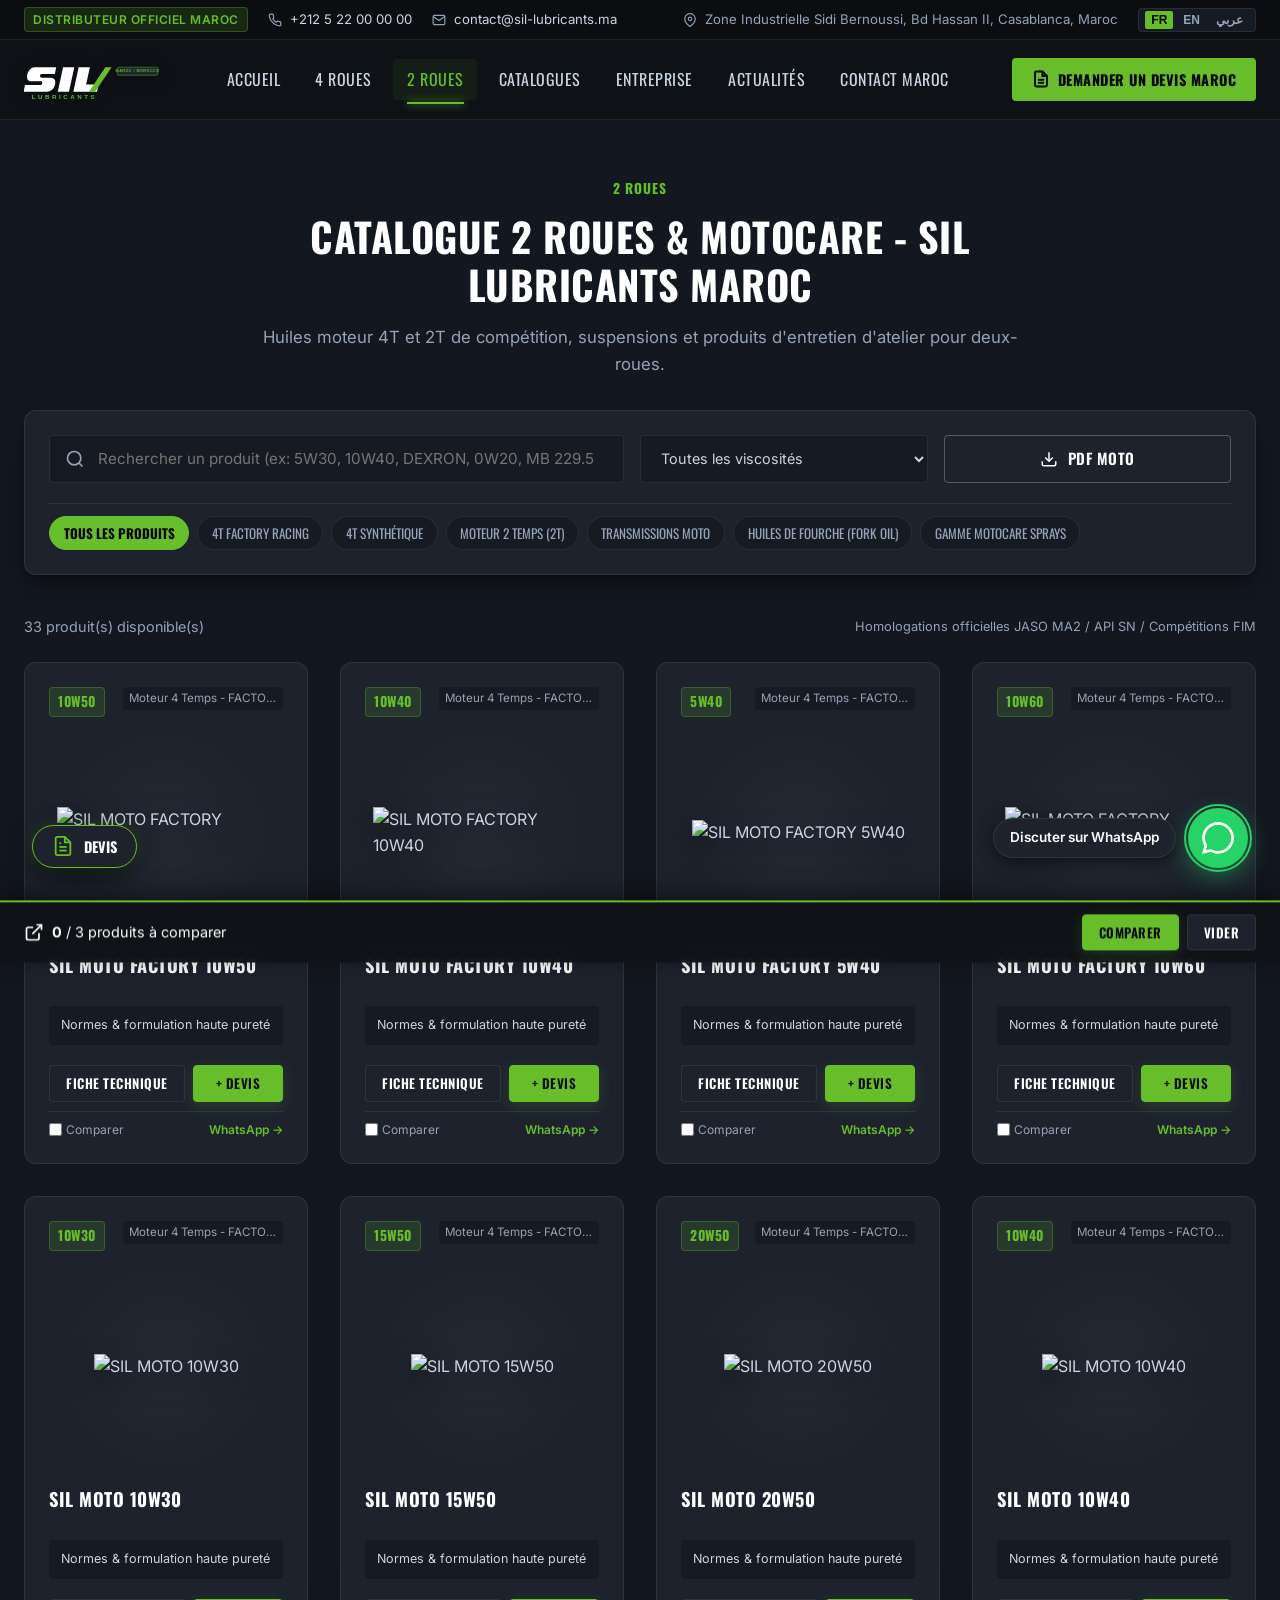
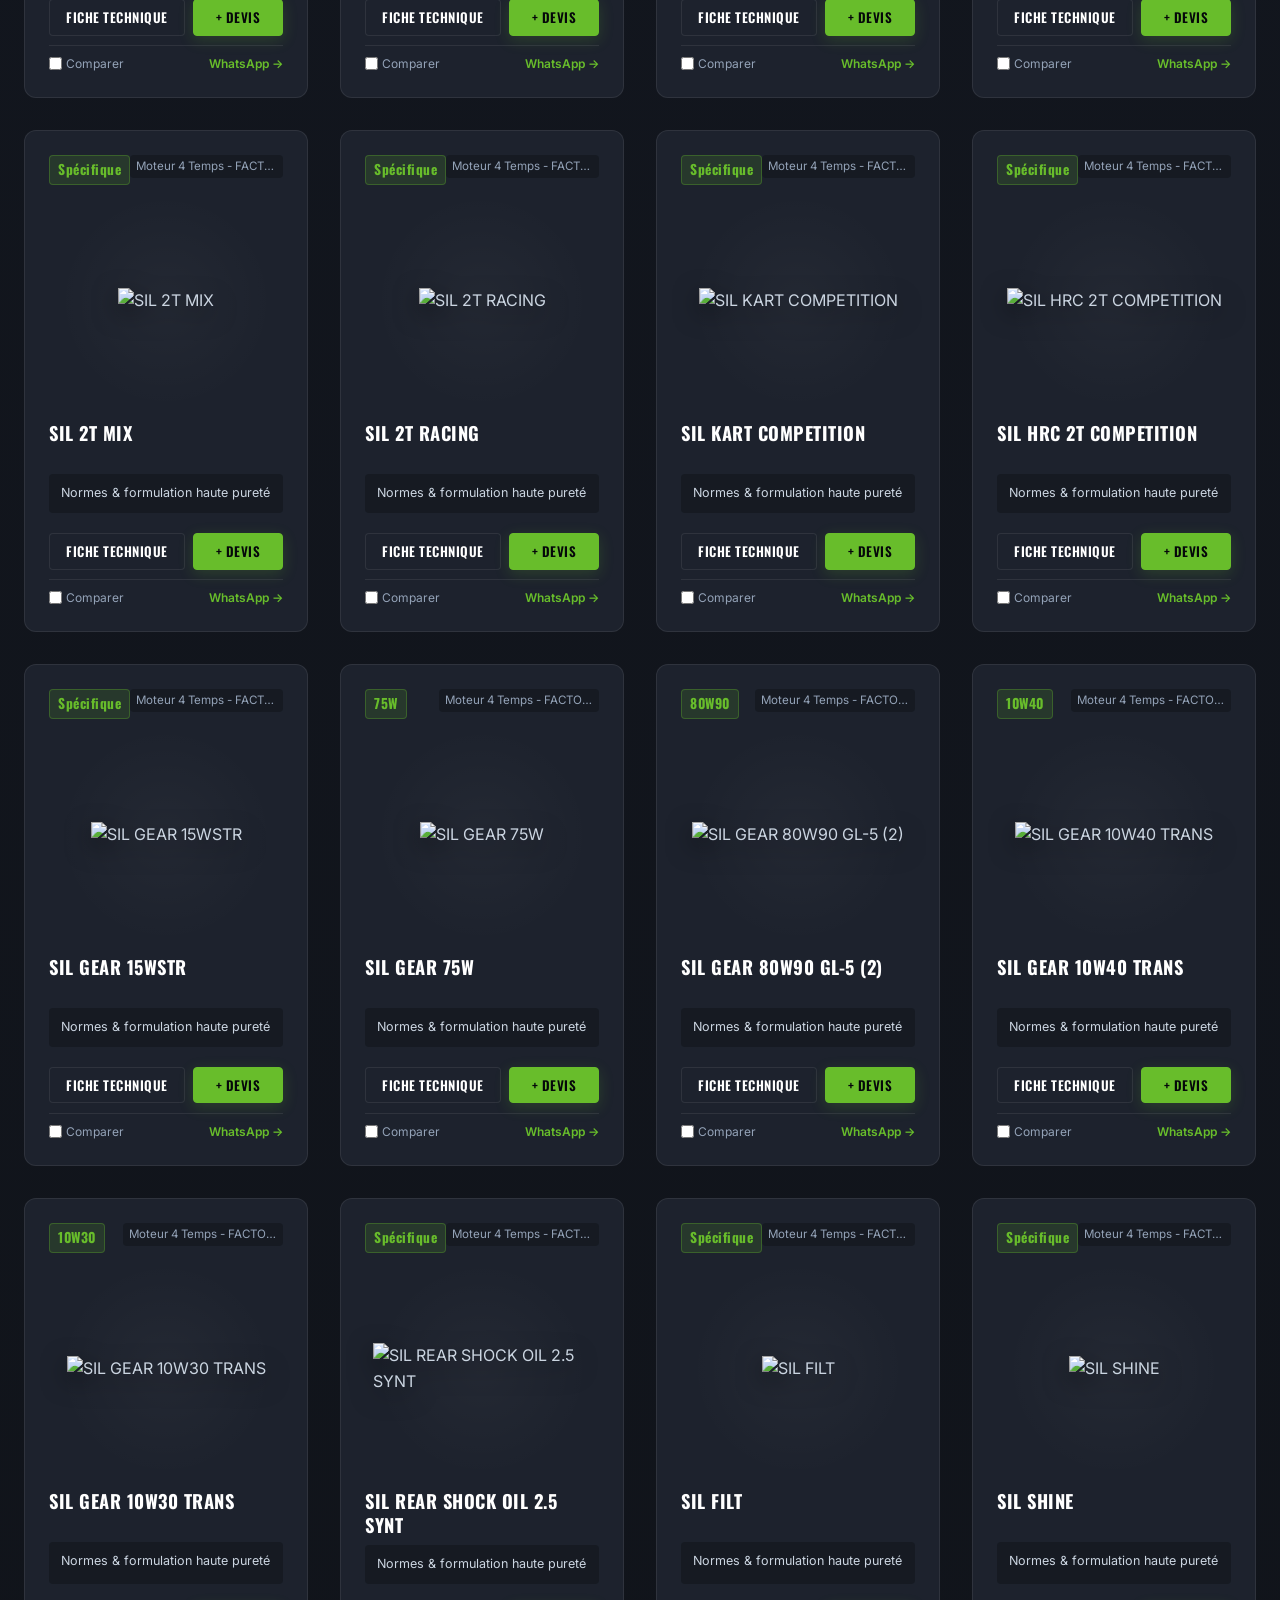
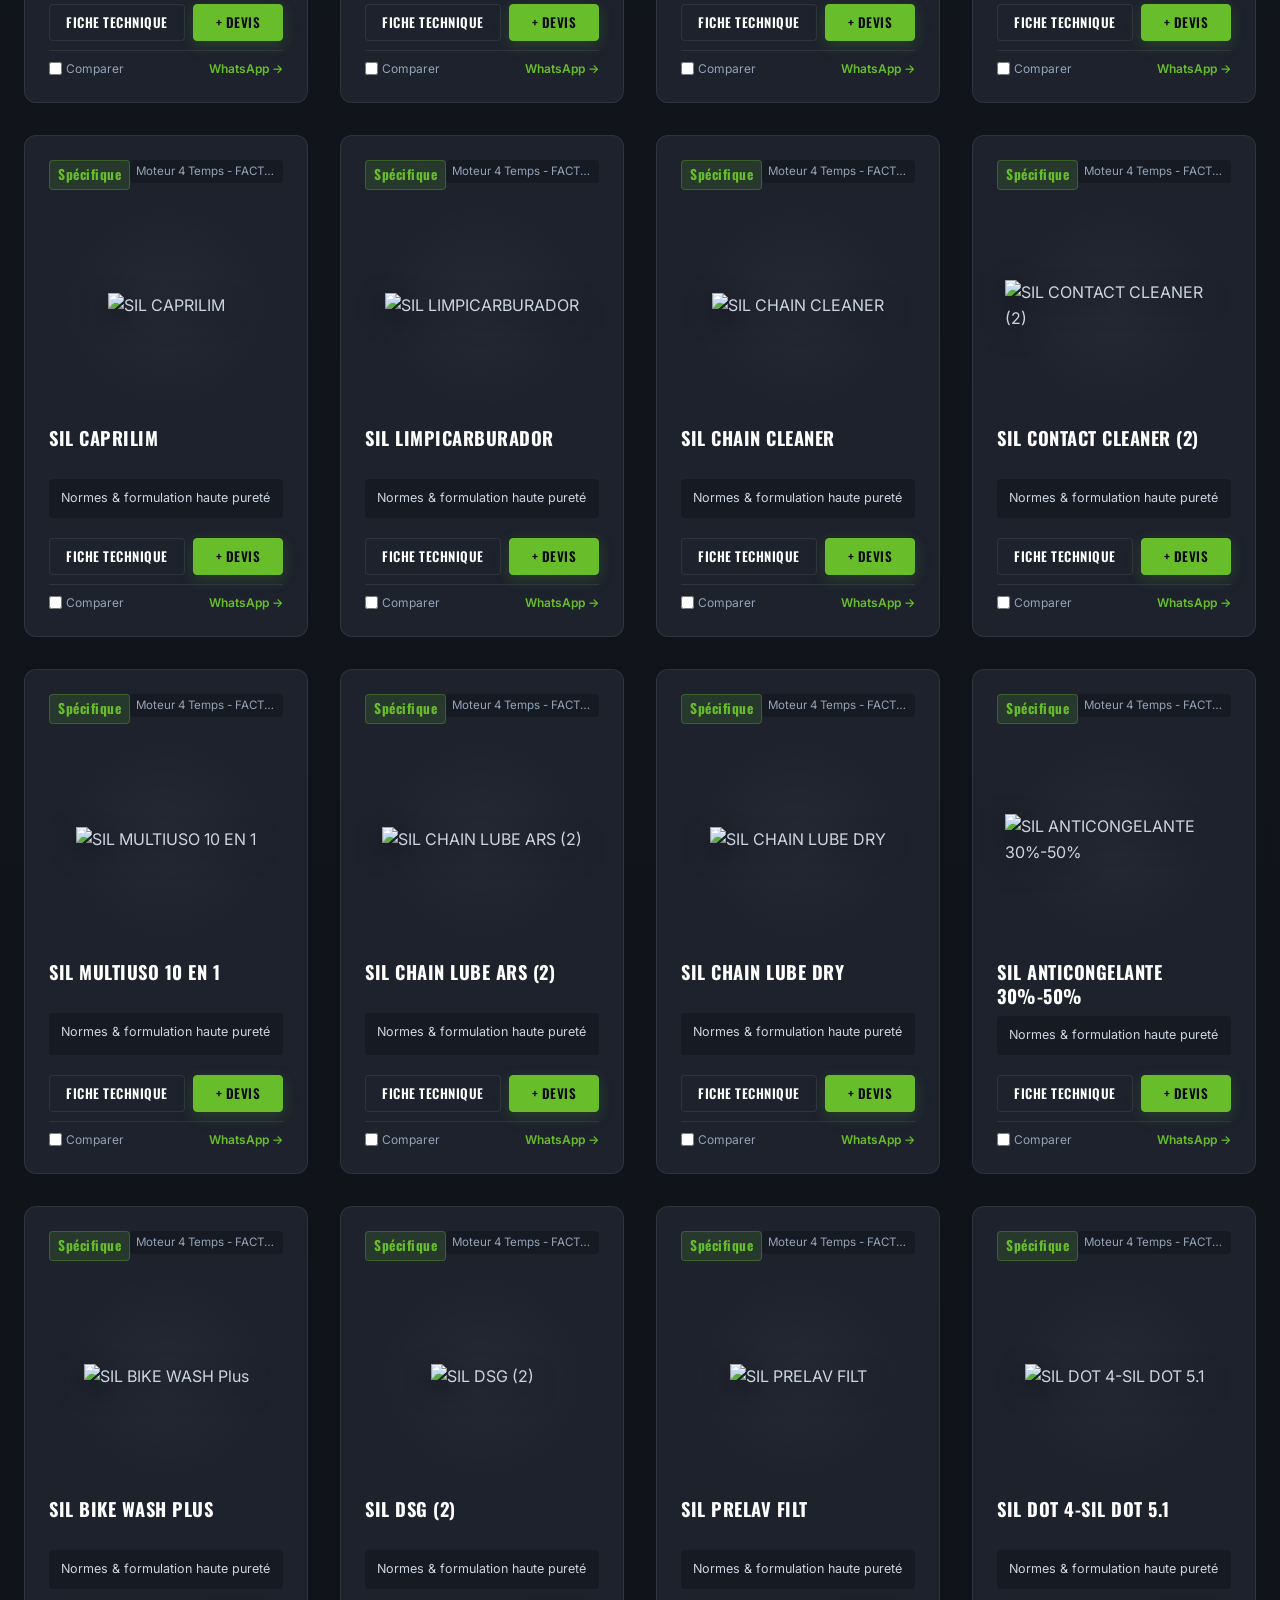
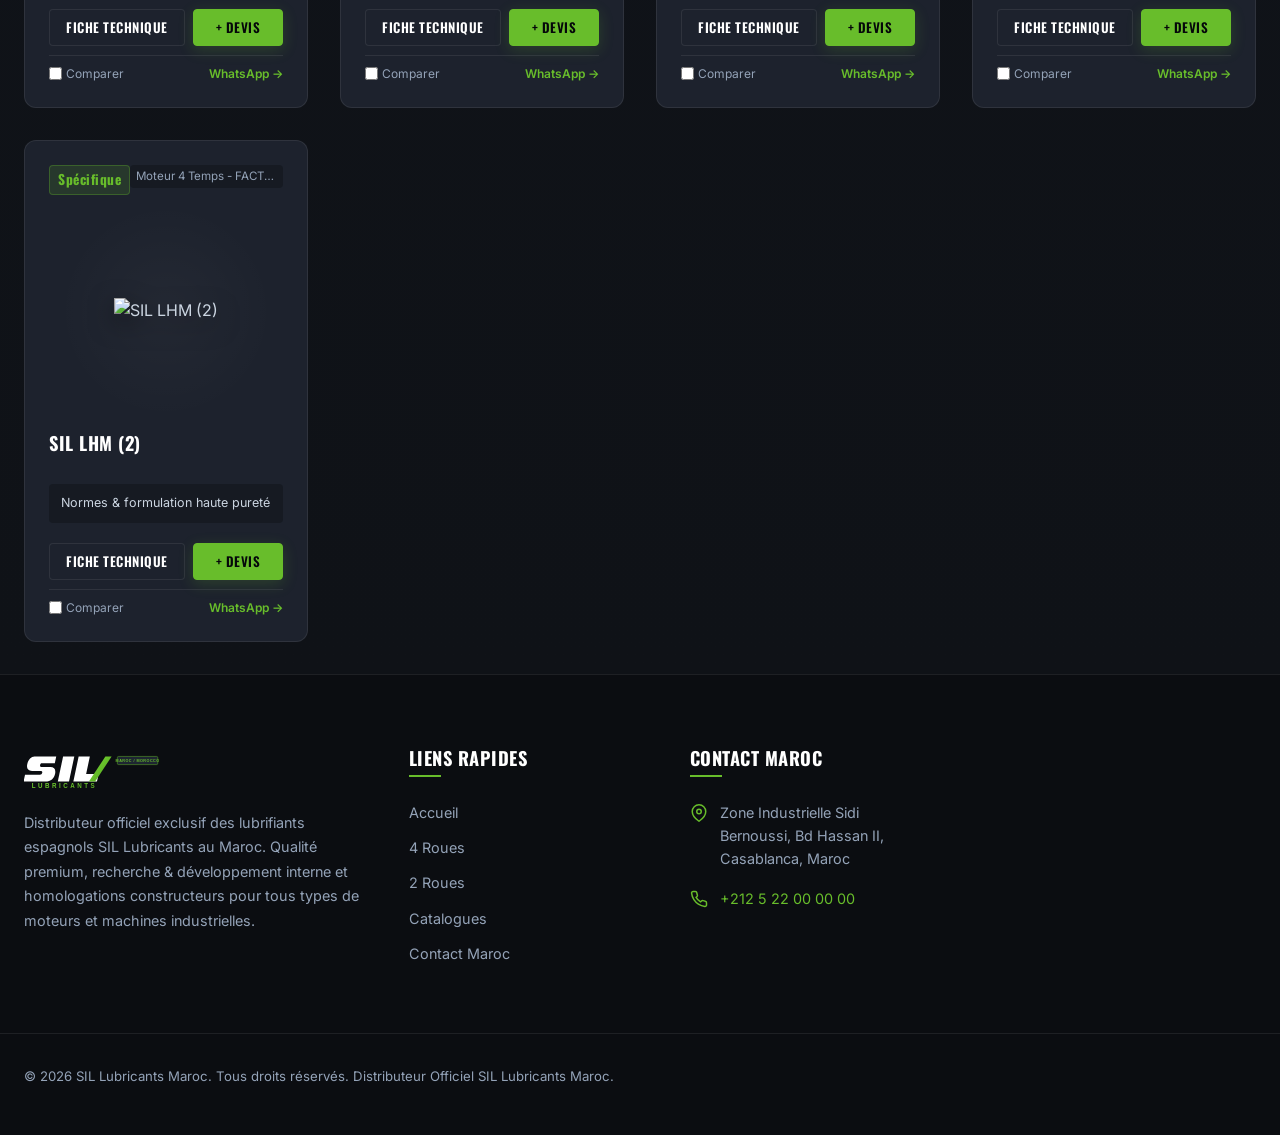
==== commit 7bc8c4a0: "Enhance website: add smart Oil Finder wizard, multi-product quote drawer with WhatsApp export, side-" ====
--- a/2-roues.html
+++ b/2-roues.html
@@ -190,6 +190,8 @@
   <!-- Scripts -->
   <script src="js/i18n.js"></script>
   <script src="js/contact-loader.js"></script>
+  <script src="js/quote-drawer.js"></script>
+  <script src="js/comparator.js"></script>
   <script src="js/catalog.js"></script>
   <script src="js/whatsapp-widget.js"></script>
   <script src="js/app.js"></script>
--- a/css/components.css
+++ b/css/components.css
@@ -1003,3 +1003,580 @@
   transform: translateX(-50%) translateY(0);
   opacity: 1;
 }
+
+/* ==========================================================================
+   OIL FINDER WIZARD
+   ========================================================================== */
+.oil-finder-box {
+  background: linear-gradient(135deg, #181d26 0%, #111e14 100%);
+  border: 1px solid rgba(104, 189, 43, 0.35);
+  border-radius: var(--radius-xl);
+  padding: 3rem;
+  box-shadow: var(--shadow-card), 0 0 30px rgba(104, 189, 43, 0.1);
+  margin-bottom: 4rem;
+  position: relative;
+  overflow: hidden;
+}
+
+.oil-finder-box::before {
+  content: '';
+  position: absolute;
+  top: 0;
+  left: 0;
+  right: 0;
+  height: 3px;
+  background: linear-gradient(90deg, transparent, var(--accent-green), transparent);
+}
+
+.oil-finder-grid {
+  display: grid;
+  grid-template-columns: 1.1fr 0.9fr;
+  gap: 2.5rem;
+  align-items: center;
+}
+
+.finder-form-grid {
+  display: grid;
+  grid-template-columns: 1fr 1fr;
+  gap: 1.25rem;
+  margin-bottom: 1.5rem;
+}
+
+.finder-field {
+  display: flex;
+  flex-direction: column;
+}
+
+.finder-label {
+  font-size: 0.85rem;
+  font-weight: 600;
+  color: var(--text-secondary);
+  margin-bottom: 0.5rem;
+}
+
+.finder-select {
+  height: 48px;
+  background: var(--bg-card);
+  border: 1px solid var(--border-light);
+  border-radius: var(--radius-sm);
+  padding: 0 1rem;
+  color: #fff;
+  font-family: inherit;
+  font-size: 0.9rem;
+  cursor: pointer;
+  transition: all var(--transition-fast);
+}
+
+.finder-select:focus {
+  outline: none;
+  border-color: var(--accent-green);
+  box-shadow: 0 0 0 3px var(--accent-green-glow);
+}
+
+.finder-result-card {
+  background: var(--bg-card);
+  border: 1px solid rgba(104, 189, 43, 0.4);
+  border-radius: var(--radius-lg);
+  padding: 1.75rem;
+  box-shadow: 0 10px 25px rgba(0,0,0,0.5);
+  position: relative;
+}
+
+.finder-result-badge {
+  display: inline-flex;
+  align-items: center;
+  gap: 0.4rem;
+  background: var(--accent-green);
+  color: #05070a;
+  font-size: 0.75rem;
+  font-weight: 700;
+  text-transform: uppercase;
+  padding: 2px 8px;
+  border-radius: var(--radius-sm);
+  margin-bottom: 1rem;
+}
+
+.finder-result-content {
+  display: grid;
+  grid-template-columns: 100px 1fr;
+  gap: 1.5rem;
+  align-items: center;
+}
+
+.finder-result-img-wrap {
+  height: 120px;
+  display: flex;
+  align-items: center;
+  justify-content: center;
+  background: radial-gradient(circle, rgba(255,255,255,0.05) 0%, transparent 70%);
+}
+
+.finder-result-img {
+  max-height: 100%;
+  object-fit: contain;
+  filter: drop-shadow(0 5px 10px rgba(0,0,0,0.5));
+}
+
+/* ==========================================================================
+   FLOATING QUOTE TRIGGER & DRAWER
+   ========================================================================== */
+.floating-quote-btn {
+  position: fixed;
+  bottom: 2rem;
+  left: 2rem;
+  z-index: 998;
+  display: inline-flex;
+  align-items: center;
+  gap: 0.6rem;
+  background: var(--bg-card);
+  border: 1px solid var(--accent-green);
+  color: #fff;
+  padding: 0.6rem 1.2rem;
+  border-radius: 9999px;
+  cursor: pointer;
+  box-shadow: 0 8px 25px rgba(0,0,0,0.6), 0 0 15px var(--accent-green-glow);
+  transition: all var(--transition-fast);
+}
+
+[dir="rtl"] .floating-quote-btn {
+  left: auto;
+  right: 2rem;
+}
+
+.floating-quote-btn:hover {
+  background: var(--bg-card-hover);
+  transform: translateY(-3px);
+}
+
+.quote-btn-icon {
+  position: relative;
+  display: flex;
+  align-items: center;
+  justify-content: center;
+  color: var(--accent-green);
+}
+
+.quote-badge-count {
+  position: absolute;
+  top: -8px;
+  right: -10px;
+  background: var(--accent-green);
+  color: #000;
+  font-size: 0.7rem;
+  font-weight: 800;
+  width: 18px;
+  height: 18px;
+  border-radius: 50%;
+  display: flex;
+  align-items: center;
+  justify-content: center;
+}
+
+.quote-btn-text {
+  font-family: var(--font-heading);
+  font-size: 0.9rem;
+  font-weight: 700;
+  text-transform: uppercase;
+}
+
+/* Drawer Overlay */
+.quote-drawer-overlay {
+  position: fixed;
+  top: 0;
+  left: 0;
+  right: 0;
+  bottom: 0;
+  background: rgba(5, 7, 10, 0.85);
+  backdrop-filter: blur(8px);
+  z-index: 1100;
+  opacity: 0;
+  pointer-events: none;
+  transition: opacity var(--transition-normal);
+}
+
+.quote-drawer-overlay.active {
+  opacity: 1;
+  pointer-events: auto;
+}
+
+.quote-drawer-panel {
+  position: fixed;
+  top: 0;
+  right: 0;
+  bottom: 0;
+  width: 100%;
+  max-width: 440px;
+  background: var(--bg-card);
+  border-left: 1px solid var(--border-light);
+  box-shadow: -10px 0 35px rgba(0,0,0,0.8);
+  display: flex;
+  flex-direction: column;
+  transform: translateX(100%);
+  transition: transform var(--transition-normal);
+  z-index: 1101;
+}
+
+[dir="rtl"] .quote-drawer-panel {
+  right: auto;
+  left: 0;
+  border-left: none;
+  border-right: 1px solid var(--border-light);
+  transform: translateX(-100%);
+}
+
+.quote-drawer-overlay.active .quote-drawer-panel {
+  transform: translateX(0);
+}
+
+.quote-drawer-header {
+  padding: 1.5rem;
+  border-bottom: 1px solid var(--border-light);
+  display: flex;
+  justify-content: space-between;
+  align-items: center;
+}
+
+.quote-drawer-title {
+  font-size: 1.3rem;
+  color: #fff;
+}
+
+.quote-drawer-subtitle {
+  font-size: 0.8rem;
+  color: var(--text-muted);
+}
+
+.quote-drawer-close {
+  width: 36px;
+  height: 36px;
+  background: var(--bg-secondary);
+  border: 1px solid var(--border-light);
+  border-radius: 50%;
+  color: var(--text-muted);
+  display: flex;
+  align-items: center;
+  justify-content: center;
+  cursor: pointer;
+  transition: all var(--transition-fast);
+}
+
+.quote-drawer-close:hover {
+  background: var(--accent-red);
+  color: #fff;
+}
+
+.quote-drawer-body {
+  flex-grow: 1;
+  overflow-y: auto;
+  padding: 1.5rem;
+  display: flex;
+  flex-direction: column;
+  gap: 1rem;
+}
+
+.quote-item-row {
+  display: flex;
+  gap: 1rem;
+  background: var(--bg-secondary);
+  border: 1px solid var(--border-light);
+  border-radius: var(--radius-md);
+  padding: 1rem;
+}
+
+.quote-item-img {
+  width: 60px;
+  height: 60px;
+  object-fit: contain;
+}
+
+.quote-item-info {
+  flex-grow: 1;
+}
+
+.quote-item-name {
+  font-size: 0.95rem;
+  color: #fff;
+  margin-bottom: 0.25rem;
+}
+
+.quote-item-del {
+  background: transparent;
+  border: none;
+  color: var(--text-muted);
+  font-size: 1.2rem;
+  cursor: pointer;
+  padding: 0 4px;
+}
+
+.quote-item-del:hover {
+  color: var(--accent-red);
+}
+
+.quote-pkg-select {
+  background: var(--bg-card);
+  border: 1px solid var(--border-light);
+  color: var(--text-secondary);
+  font-size: 0.75rem;
+  padding: 2px 6px;
+  border-radius: 4px;
+}
+
+.quote-qty-stepper {
+  display: flex;
+  align-items: center;
+  gap: 0.4rem;
+  background: var(--bg-card);
+  border: 1px solid var(--border-light);
+  border-radius: 4px;
+  padding: 1px 4px;
+}
+
+.quote-qty-stepper button {
+  background: transparent;
+  border: none;
+  color: #fff;
+  cursor: pointer;
+  font-size: 0.9rem;
+  padding: 0 4px;
+}
+
+.quote-qty-stepper span {
+  font-size: 0.8rem;
+  font-weight: 700;
+  color: var(--accent-green);
+  min-width: 14px;
+  text-align: center;
+}
+
+.quote-empty-state {
+  text-align: center;
+  padding: 3rem 1rem;
+  color: var(--text-muted);
+}
+
+.quote-empty-state svg {
+  margin-bottom: 1rem;
+  color: rgba(255,255,255,0.2);
+}
+
+.quote-drawer-footer {
+  padding: 1.5rem;
+  border-top: 1px solid var(--border-light);
+  background: var(--bg-secondary);
+}
+
+.quote-clear-btn {
+  background: transparent;
+  border: none;
+  color: var(--text-muted);
+  font-size: 0.8rem;
+  text-decoration: underline;
+  cursor: pointer;
+  display: block;
+  margin: 0.75rem auto 0 auto;
+}
+
+.quote-clear-btn:hover {
+  color: var(--accent-red);
+}
+
+/* ==========================================================================
+   COMPARATOR BAR & TABLE
+   ========================================================================== */
+.comparator-bar {
+  position: fixed;
+  bottom: 0;
+  left: 0;
+  right: 0;
+  background: rgba(15, 18, 23, 0.95);
+  backdrop-filter: blur(12px);
+  border-top: 2px solid var(--accent-green);
+  padding: 0.75rem 0;
+  z-index: 997;
+  transform: translateY(100%);
+  transition: transform var(--transition-normal);
+  box-shadow: 0 -5px 25px rgba(0,0,0,0.5);
+}
+
+.comparator-bar.visible {
+  transform: translateY(0);
+}
+
+.comparator-bar-inner {
+  display: flex;
+  justify-content: space-between;
+  align-items: center;
+  gap: 1.5rem;
+}
+
+.comparator-info {
+  display: flex;
+  align-items: center;
+  gap: 0.5rem;
+  font-size: 0.9rem;
+  color: #fff;
+}
+
+.comparator-thumbs {
+  display: flex;
+  gap: 0.75rem;
+}
+
+.compare-thumb {
+  position: relative;
+  width: 44px;
+  height: 44px;
+  background: var(--bg-card);
+  border: 1px solid var(--border-light);
+  border-radius: var(--radius-sm);
+  display: flex;
+  align-items: center;
+  justify-content: center;
+}
+
+.compare-thumb img {
+  max-width: 80%;
+  max-height: 80%;
+  object-fit: contain;
+}
+
+.compare-thumb-del {
+  position: absolute;
+  top: -5px;
+  right: -5px;
+  width: 16px;
+  height: 16px;
+  background: var(--accent-red);
+  color: #fff;
+  border-radius: 50%;
+  font-size: 0.7rem;
+  display: flex;
+  align-items: center;
+  justify-content: center;
+  cursor: pointer;
+}
+
+.comparator-table {
+  width: 100%;
+  border-collapse: collapse;
+  margin-top: 1rem;
+}
+
+.comparator-table th, .comparator-table td {
+  padding: 1rem;
+  border: 1px solid var(--border-light);
+  vertical-align: top;
+}
+
+.comparator-table th {
+  background: var(--bg-secondary);
+}
+
+/* ==========================================================================
+   LOGISTICS & DELIVERY HUBS
+   ========================================================================== */
+.hubs-grid {
+  display: grid;
+  grid-template-columns: repeat(4, 1fr);
+  gap: 1.5rem;
+  margin-top: 2.5rem;
+}
+
+.hub-card {
+  background: var(--bg-card);
+  border: 1px solid var(--border-light);
+  border-radius: var(--radius-lg);
+  padding: 1.5rem;
+  transition: all var(--transition-normal);
+  position: relative;
+}
+
+.hub-card:hover {
+  transform: translateY(-4px);
+  border-color: var(--accent-green);
+  box-shadow: var(--shadow-card);
+}
+
+.hub-timing-badge {
+  display: inline-flex;
+  align-items: center;
+  gap: 0.3rem;
+  background: rgba(104, 189, 43, 0.15);
+  color: var(--accent-green);
+  font-size: 0.75rem;
+  font-weight: 700;
+  padding: 3px 8px;
+  border-radius: var(--radius-sm);
+  margin-bottom: 0.75rem;
+}
+
+.hub-title {
+  font-size: 1.15rem;
+  color: #fff;
+  margin-bottom: 0.5rem;
+}
+
+.hub-cities {
+  font-size: 0.85rem;
+  color: var(--text-muted);
+  line-height: 1.5;
+}
+
+/* ==========================================================================
+   FAQ ACCORDION
+   ========================================================================== */
+.faq-list {
+  max-width: 860px;
+  margin: 0 auto;
+  display: flex;
+  flex-direction: column;
+  gap: 1rem;
+}
+
+.faq-item {
+  background: var(--bg-card);
+  border: 1px solid var(--border-light);
+  border-radius: var(--radius-md);
+  overflow: hidden;
+  transition: all var(--transition-fast);
+}
+
+.faq-item.active {
+  border-color: rgba(104, 189, 43, 0.4);
+}
+
+.faq-question {
+  padding: 1.25rem 1.5rem;
+  font-size: 1.05rem;
+  font-weight: 600;
+  color: #fff;
+  display: flex;
+  justify-content: space-between;
+  align-items: center;
+  cursor: pointer;
+  user-select: none;
+}
+
+.faq-icon {
+  color: var(--accent-green);
+  transition: transform var(--transition-normal);
+}
+
+.faq-item.active .faq-icon {
+  transform: rotate(180deg);
+}
+
+.faq-answer {
+  max-height: 0;
+  overflow: hidden;
+  transition: max-height var(--transition-normal);
+  padding: 0 1.5rem;
+  color: var(--text-secondary);
+  font-size: 0.95rem;
+  line-height: 1.7;
+}
+
+.faq-item.active .faq-answer {
+  max-height: 300px;
+  padding-bottom: 1.25rem;
+}
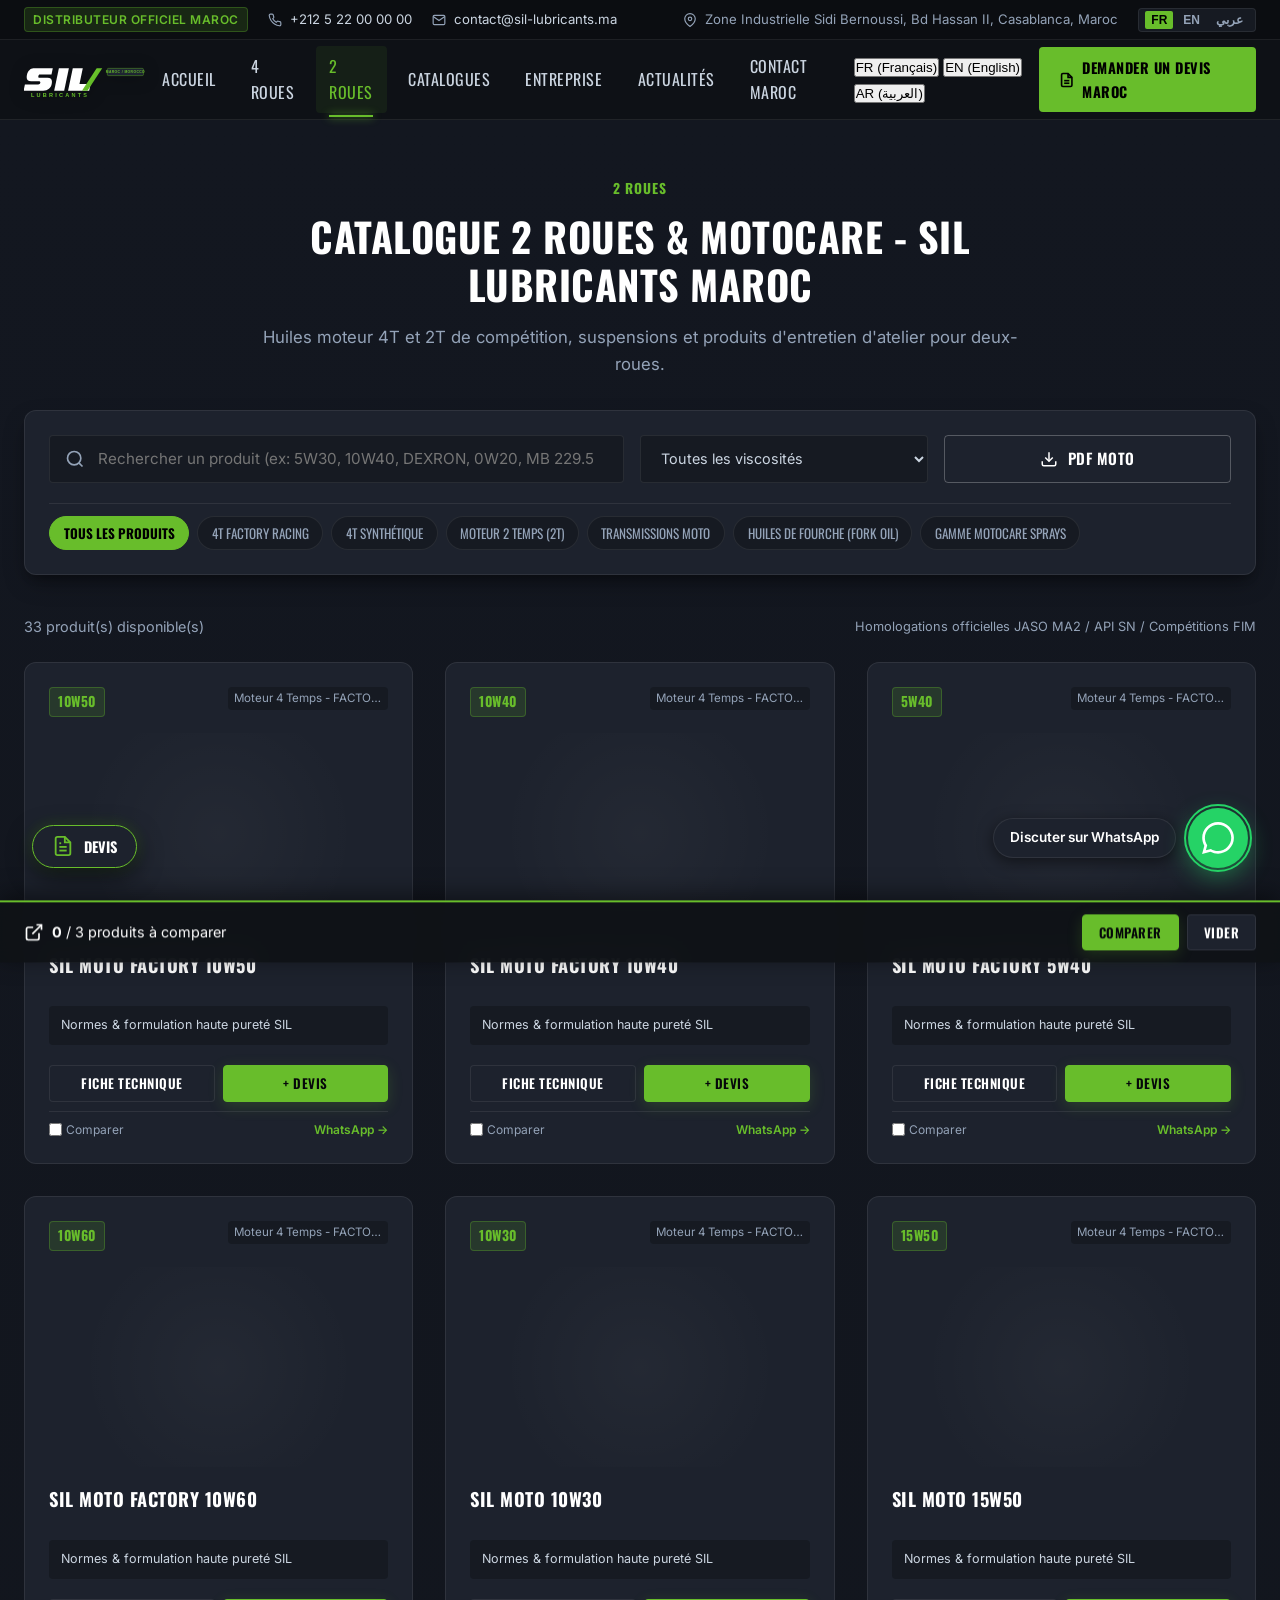
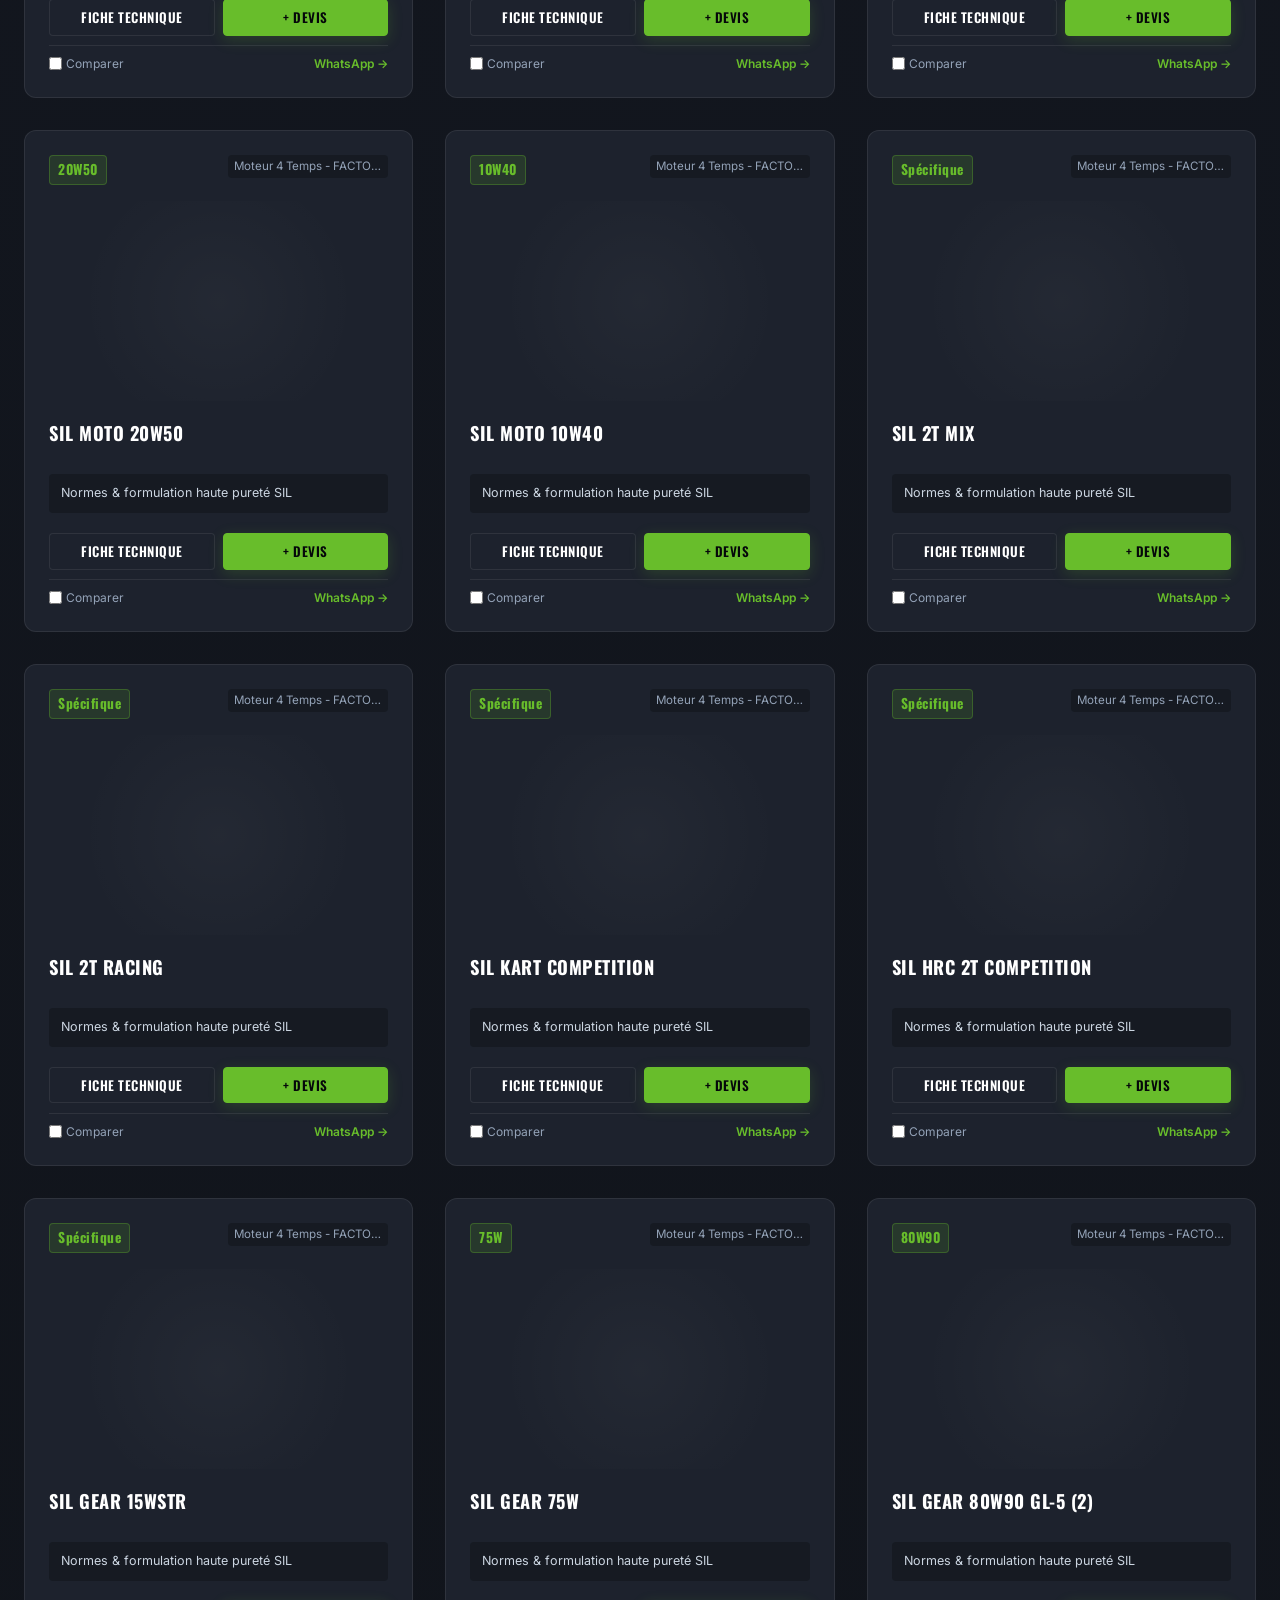
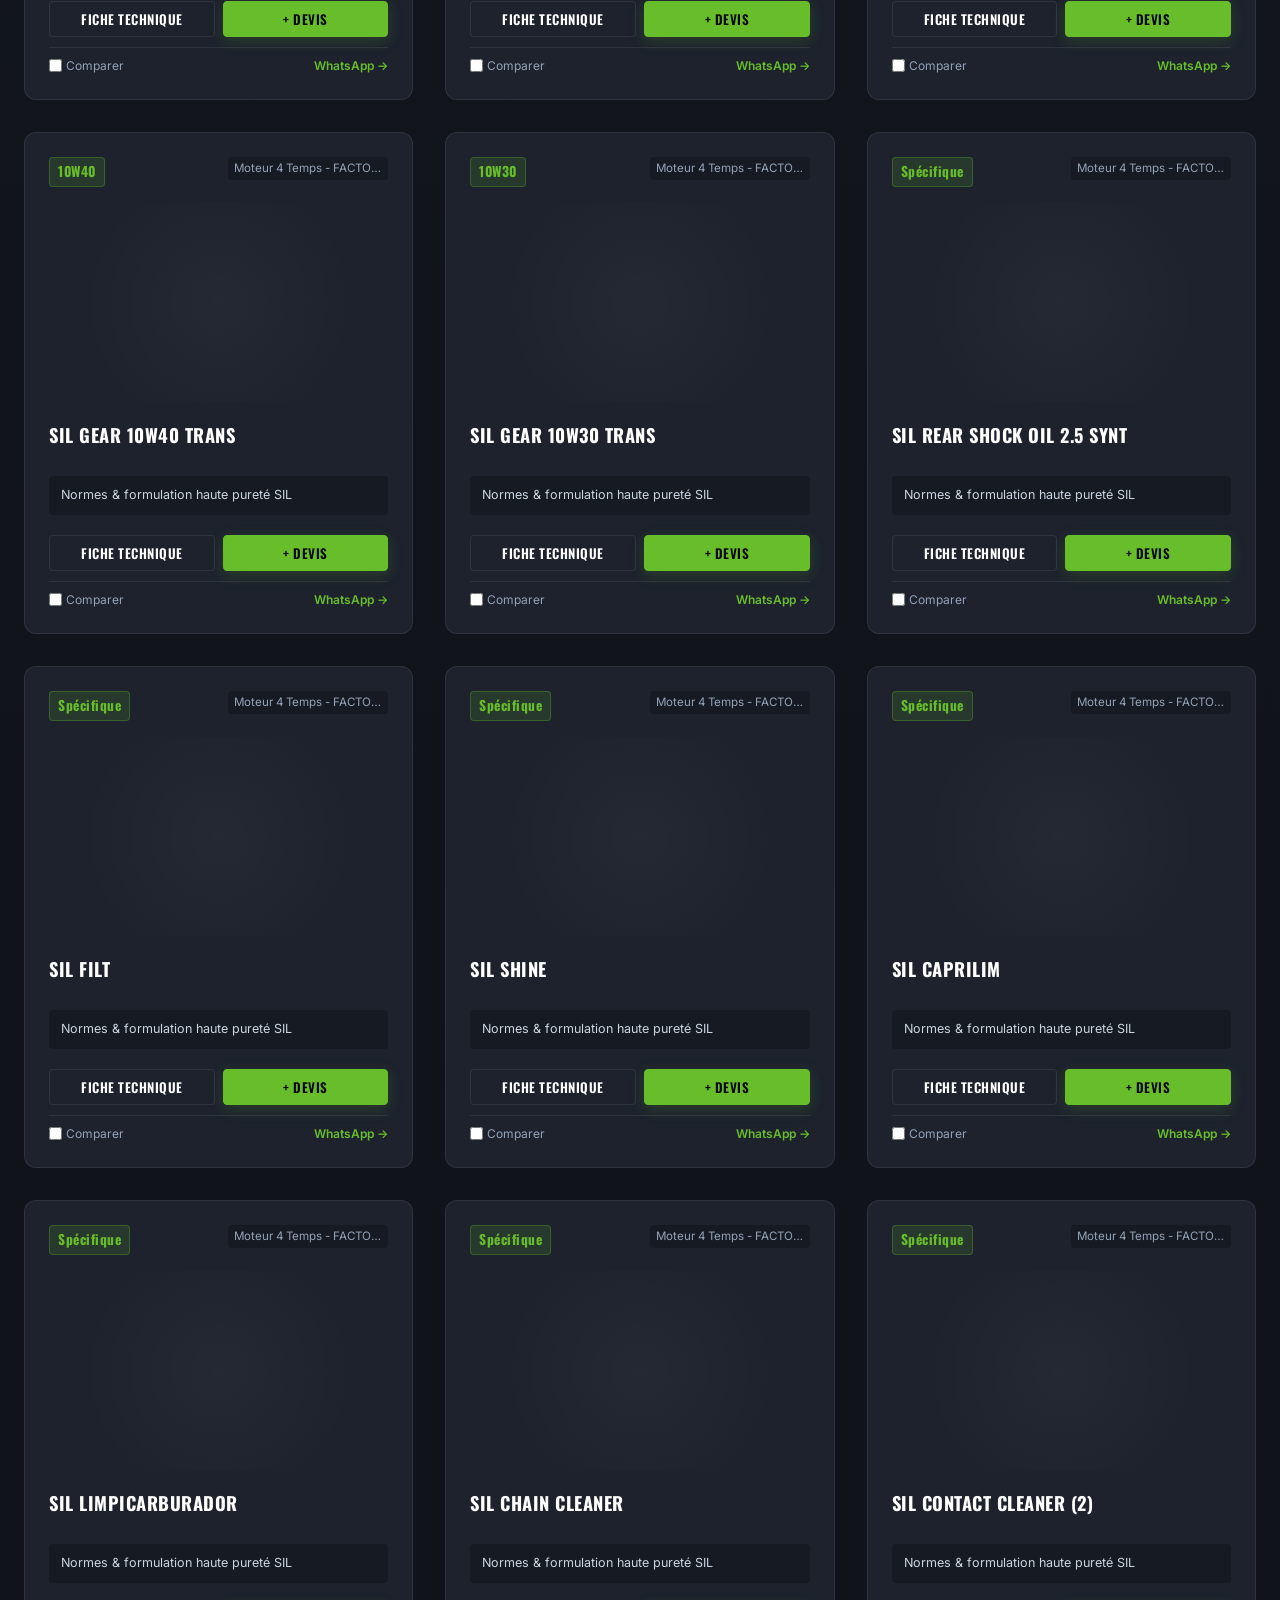
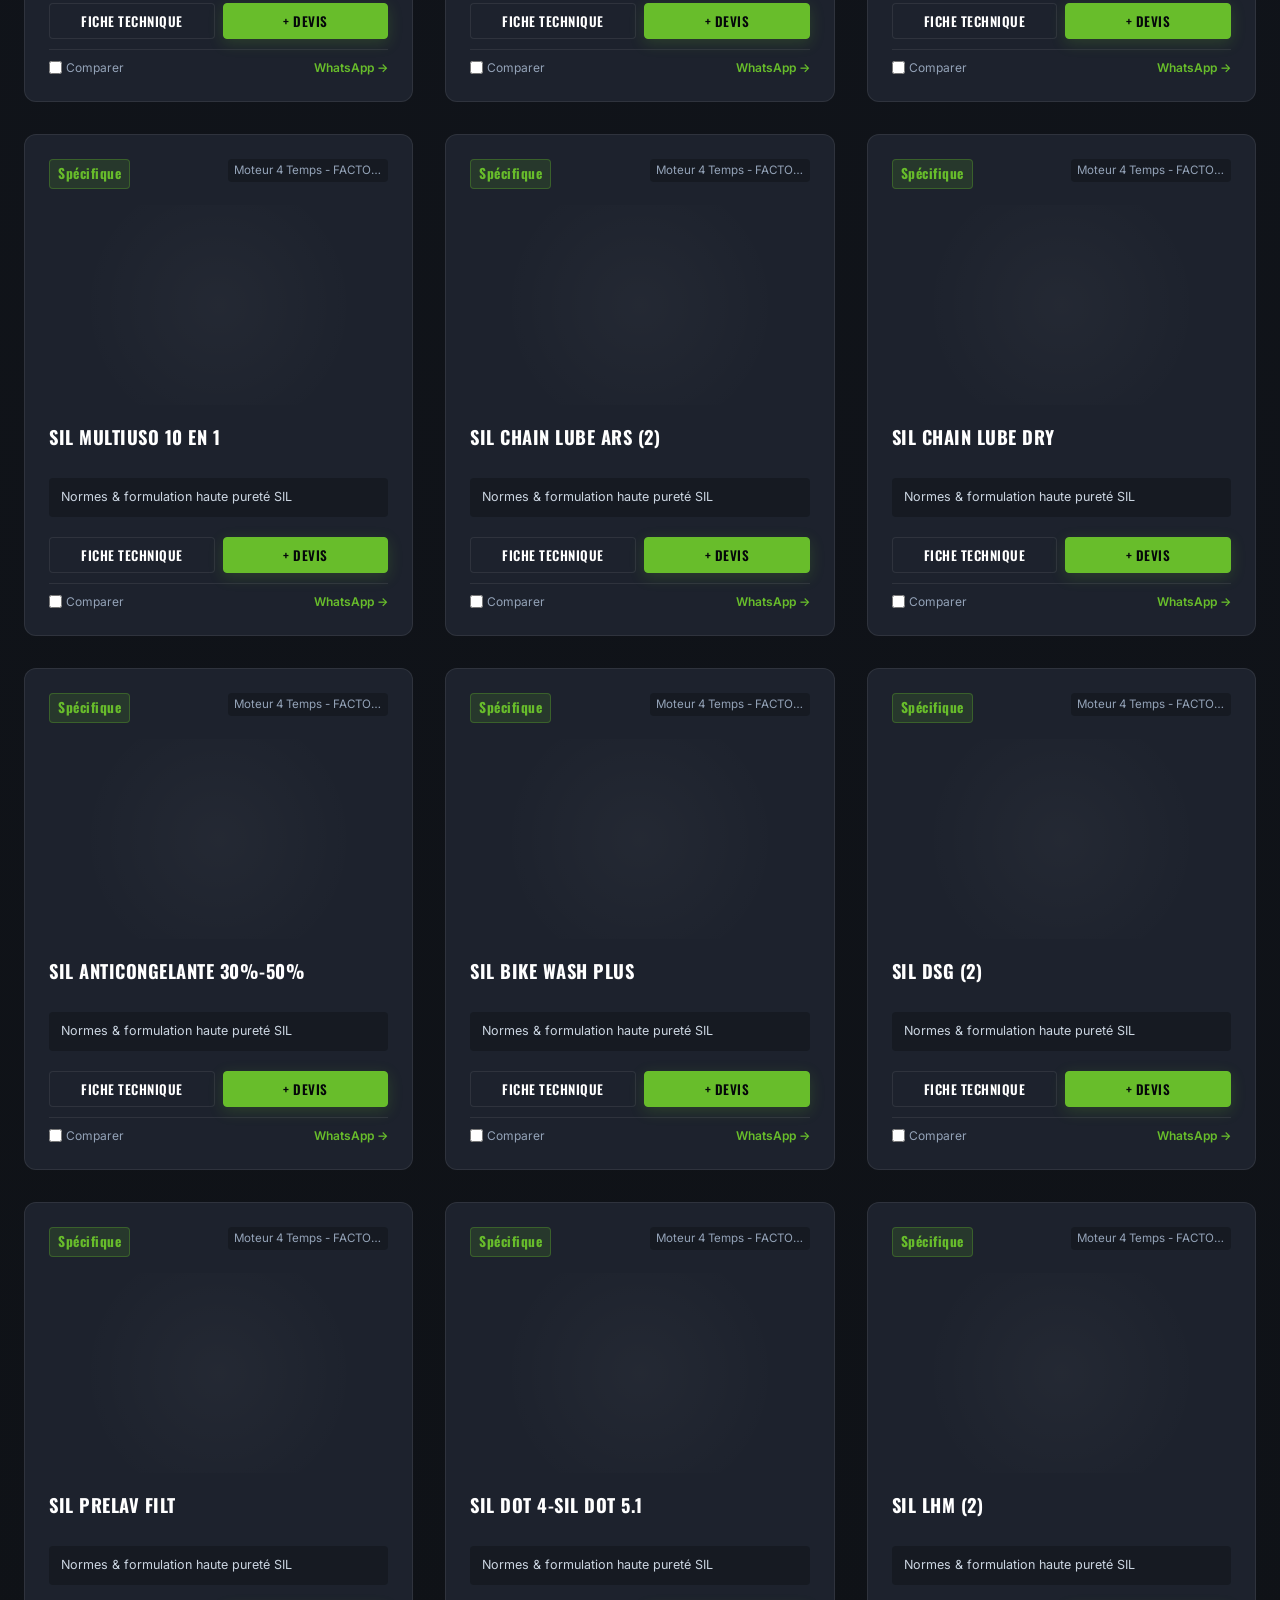
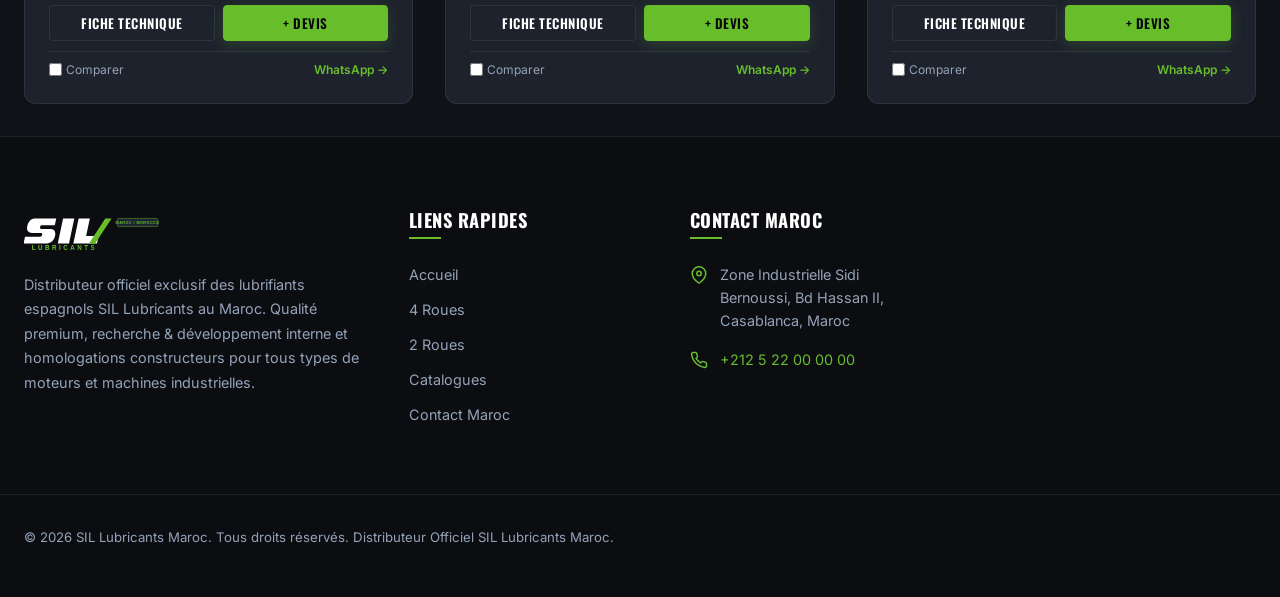
==== commit a8597976: "Convert entire website to a Mobile-First architecture with bottom navigation app bar, horizontal swi" ====
--- a/2-roues.html
+++ b/2-roues.html
@@ -2,7 +2,10 @@
 <html lang="fr" dir="ltr">
 <head>
   <meta charset="UTF-8">
-  <meta name="viewport" content="width=device-width, initial-scale=1.0">
+    <meta name="viewport" content="width=device-width, initial-scale=1.0, maximum-scale=5.0, viewport-fit=cover">
+  <meta name="theme-color" content="#0f1217">
+  <meta name="apple-mobile-web-app-capable" content="yes">
+  <meta name="apple-mobile-web-app-status-bar-style" content="black-translucent">
   <title>Gamme 2 Roues & Motocare | SIL Lubricants Maroc</title>
   <meta name="description" content="Catalogue complet des lubrifiants moto SIL au Maroc : 4T Factory Racing, 4T Synthétique, 2T Compétition, Huiles de fourche et sprays Motocare certifiés JASO MA2 / API SN.">
   
--- a/css/rtl.css
+++ b/css/rtl.css
@@ -9,10 +9,6 @@
 
 [dir="rtl"] .topbar-left,
 [dir="rtl"] .topbar-right {
-  flex-direction: row;
-}
-
-[dir="rtl"] .main-nav {
   flex-direction: row;
 }
 
@@ -67,3 +63,27 @@
   direction: ltr;
   display: inline-block;
 }
+
+/* Mobile-First RTL Specifics */
+@media (max-width: 768px) {
+  [dir="rtl"] .main-nav {
+    transform: translateX(-100%);
+  }
+
+  [dir="rtl"] .main-nav.active {
+    transform: translateX(0);
+  }
+
+  [dir="rtl"] .quote-drawer-panel {
+    transform: translateY(100%);
+  }
+
+  [dir="rtl"] .quote-drawer-overlay.active .quote-drawer-panel {
+    transform: translateY(0);
+  }
+
+  [dir="rtl"] .mobile-nav-badge {
+    right: auto;
+    left: calc(50% - 18px);
+  }
+}
--- a/css/responsive.css
+++ b/css/responsive.css
@@ -1,158 +1,598 @@
 /* ==========================================================================
-   SIL LUBRICANTS MAROC - RESPONSIVE STYLES
+   SIL LUBRICANTS MAROC - MOBILE-FIRST RESPONSIVE ARCHITECTURE
+   Optimized for Smartphones (iOS & Android), Tablets & High-Density Screens
    ========================================================================== */
 
-@media (max-width: 1024px) {
-  .hero-grid {
-    grid-template-columns: 1fr;
-    gap: 2.5rem;
-    text-align: center;
-  }
-  
-  .hero-description {
-    margin-left: auto;
-    margin-right: auto;
-  }
-  
-  .hero-buttons {
-    justify-content: center;
-  }
-  
-  .hero-visual {
-    order: -1;
-  }
-  
-  .categories-grid, .news-grid {
-    grid-template-columns: repeat(2, 1fr);
-  }
-  
-  .stats-grid {
-    grid-template-columns: repeat(2, 1fr);
-    gap: 1.5rem;
-  }
-  
-  .stat-item:nth-child(2)::after {
-    display: none;
-  }
-  
-  .footer-grid {
-    grid-template-columns: repeat(2, 1fr);
-    gap: 2.5rem;
-  }
-  
-  .contact-grid {
-    grid-template-columns: 1fr;
-  }
-}
-
+/* --------------------------------------------------------------------------
+   BASE MOBILE ADAPTATIONS (< 768px)
+   -------------------------------------------------------------------------- */
 @media (max-width: 768px) {
+  :root {
+    --header-height: 64px;
+    --radius-lg: 10px;
+    --radius-xl: 14px;
+  }
+
+  body {
+    padding-bottom: calc(72px + env(safe-area-inset-bottom, 12px));
+    -webkit-tap-highlight-color: transparent;
+  }
+
+  /* Prevent auto-zoom on iOS inputs */
+  input, select, textarea {
+    font-size: 16px !important;
+  }
+
+  .container {
+    padding-left: 1rem;
+    padding-right: 1rem;
+  }
+
   .topbar {
     display: none;
   }
-  
+
+  /* Header & Logo */
+  .site-header {
+    height: var(--header-height);
+    background: rgba(15, 18, 23, 0.96);
+    backdrop-filter: blur(16px);
+    border-bottom: 1px solid var(--border-light);
+  }
+
+  .header-inner {
+    height: 100%;
+    display: flex;
+    justify-content: space-between;
+    align-items: center;
+  }
+
+  .logo-img {
+    height: 38px;
+    width: auto;
+  }
+
   .mobile-toggle {
     display: flex;
-  }
-  
+    align-items: center;
+    justify-content: center;
+    width: 44px;
+    height: 44px;
+    background: var(--bg-secondary);
+    border: 1px solid var(--border-light);
+    border-radius: var(--radius-sm);
+    color: #fff;
+    cursor: pointer;
+  }
+
+  .mobile-toggle:active {
+    transform: scale(0.92);
+    background: var(--accent-green);
+    color: #000;
+  }
+
+  /* Fullscreen Slide-out Drawer */
   .main-nav {
     position: fixed;
     top: var(--header-height);
     left: 0;
     right: 0;
     bottom: 0;
-    background: #0f1217;
+    background: #0d1015;
     flex-direction: column;
     align-items: stretch;
-    padding: 2rem;
-    gap: 1rem;
+    padding: 1.5rem;
+    gap: 0.5rem;
     border-top: 1px solid var(--border-light);
     transform: translateX(100%);
-    transition: transform var(--transition-normal);
-    z-index: 99;
+    transition: transform 0.3s cubic-bezier(0.16, 1, 0.3, 1);
+    z-index: 1000;
     overflow-y: auto;
   }
-  
+
   [dir="rtl"] .main-nav {
     transform: translateX(-100%);
   }
-  
+
   .main-nav.active {
     transform: translateX(0);
   }
-  
+
   .nav-link {
-    font-size: 1.2rem;
-    padding: 0.85rem 1rem;
-    border-bottom: 1px solid var(--border-light);
-  }
-  
-  .header-actions {
-    display: none;
-  }
-  
+    font-size: 1.15rem;
+    font-weight: 600;
+    padding: 0.9rem 1rem;
+    border-radius: var(--radius-md);
+    background: var(--bg-secondary);
+    border: 1px solid var(--border-light);
+    display: flex;
+    align-items: center;
+    justify-content: space-between;
+  }
+
+  .nav-link:active, .nav-link.active {
+    background: rgba(104, 189, 43, 0.15);
+    border-color: var(--accent-green);
+    color: var(--accent-green);
+  }
+
+  .nav-link::after {
+    content: '→';
+    font-size: 1.1rem;
+    color: var(--text-muted);
+  }
+
+  [dir="rtl"] .nav-link::after {
+    content: '←';
+  }
+
+  /* Header action in mobile drawer */
+  .mobile-drawer-lang-box {
+    margin-top: 1.5rem;
+    padding-top: 1.5rem;
+    border-top: 1px solid var(--border-light);
+    display: flex;
+    justify-content: space-around;
+    gap: 0.5rem;
+  }
+
+  .mobile-lang-btn {
+    flex: 1;
+    padding: 0.6rem;
+    text-align: center;
+    border: 1px solid var(--border-light);
+    border-radius: var(--radius-sm);
+    background: var(--bg-card);
+    color: #fff;
+    font-weight: 600;
+    font-size: 0.9rem;
+    cursor: pointer;
+  }
+
+  .mobile-lang-btn.active {
+    background: var(--accent-green);
+    color: #000;
+    border-color: var(--accent-green);
+  }
+
+  /* Hero Section Mobile */
+  .hero-section {
+    padding: 2.5rem 0 3rem 0;
+    min-height: auto;
+  }
+
+  .hero-grid {
+    grid-template-columns: 1fr;
+    gap: 2rem;
+    text-align: center;
+  }
+
+  .hero-visual {
+    order: -1;
+    max-width: 280px;
+    margin: 0 auto;
+  }
+
+  .hero-badge {
+    margin: 0 auto 1rem auto;
+  }
+
   .hero-title {
-    font-size: 2.25rem;
-  }
-  
-  .section-title {
-    font-size: 2rem;
-  }
-  
-  .categories-grid, .news-grid, .catalogs-grid {
-    grid-template-columns: 1fr;
-  }
-  
-  .search-bar-row {
-    grid-template-columns: 1fr;
-  }
-  
-  .form-grid-2 {
-    grid-template-columns: 1fr;
-  }
-  
-  .modal-grid {
-    grid-template-columns: 1fr;
-    padding: 1.5rem;
-  }
-  
-  .footer-grid {
-    grid-template-columns: 1fr;
-  }
-  
-  .footer-bottom {
-    flex-direction: column;
-    gap: 1rem;
-    text-align: center;
-  }
-  
-  .floating-whatsapp .whatsapp-label {
-    display: none;
-  }
-}
-
-@media (max-width: 480px) {
+    font-size: 2.2rem;
+    line-height: 1.15;
+  }
+
+  .hero-description {
+    font-size: 0.95rem;
+    margin-bottom: 1.75rem;
+  }
+
   .hero-buttons {
     flex-direction: column;
     width: 100%;
-  }
-  
+    gap: 0.75rem;
+  }
+
   .hero-buttons .btn {
     width: 100%;
-  }
-  
+    height: 48px;
+    font-size: 1rem;
+  }
+
+  /* Stats Bar */
+  .stats-bar {
+    padding: 1.5rem 0;
+  }
+
+  .stats-grid {
+    grid-template-columns: 1fr 1fr;
+    gap: 1rem;
+  }
+
+  .stat-item {
+    padding: 0.75rem;
+    background: var(--bg-card);
+    border-radius: var(--radius-md);
+    border: 1px solid var(--border-light);
+    text-align: center;
+  }
+
+  .stat-item::after {
+    display: none;
+  }
+
+  .stat-number {
+    font-size: 1.5rem;
+  }
+
+  .stat-label {
+    font-size: 0.75rem;
+  }
+
+  /* Section Spacing & Titles */
+  .section {
+    padding: 3rem 0;
+  }
+
+  .section-badge {
+    font-size: 0.75rem;
+    padding: 3px 10px;
+  }
+
+  .section-title {
+    font-size: 1.85rem;
+    margin-bottom: 0.75rem;
+  }
+
+  .section-desc {
+    font-size: 0.9rem;
+    margin-bottom: 2rem;
+  }
+
+  /* Oil Finder Mobile */
+  .oil-finder-box {
+    padding: 1.5rem;
+    border-radius: var(--radius-lg);
+  }
+
+  .oil-finder-grid {
+    grid-template-columns: 1fr;
+    gap: 1.5rem;
+  }
+
+  .finder-form-grid {
+    grid-template-columns: 1fr;
+    gap: 1rem;
+  }
+
+  .finder-select {
+    height: 48px;
+    font-size: 16px;
+  }
+
+  .finder-result-card {
+    padding: 1.25rem;
+  }
+
+  .finder-result-content {
+    grid-template-columns: 80px 1fr;
+    gap: 1rem;
+  }
+
+  .finder-result-img-wrap {
+    height: 100px;
+  }
+
+  /* Universes, News & Hubs Grids */
+  .categories-grid,
+  .news-grid,
+  .hubs-grid {
+    grid-template-columns: 1fr;
+    gap: 1.25rem;
+  }
+
+  .category-card {
+    padding: 1.5rem;
+  }
+
+  /* Product Catalog & Horizontal Touch Filters */
+  .catalog-controls {
+    position: sticky;
+    top: var(--header-height);
+    z-index: 90;
+    background: rgba(15, 18, 23, 0.95);
+    backdrop-filter: blur(12px);
+    padding: 1rem 0;
+    margin-bottom: 1.5rem;
+    border-bottom: 1px solid var(--border-light);
+  }
+
+  .catalog-search-bar {
+    margin-bottom: 0.75rem;
+  }
+
+  .catalog-search-input {
+    height: 46px;
+    font-size: 16px;
+  }
+
+  .category-filter-pills,
+  .viscosity-filter-chips {
+    display: flex;
+    overflow-x: auto;
+    white-space: nowrap;
+    -webkit-overflow-scrolling: touch;
+    scrollbar-width: none;
+    gap: 0.5rem;
+    padding-bottom: 4px;
+  }
+
+  .category-filter-pills::-webkit-scrollbar,
+  .viscosity-filter-chips::-webkit-scrollbar {
+    display: none;
+  }
+
+  .filter-pill,
+  .visc-chip {
+    flex: 0 0 auto;
+    padding: 0.5rem 1rem;
+    font-size: 0.85rem;
+    border-radius: 9999px;
+  }
+
+  /* Product Cards Mobile */
   .product-grid {
     grid-template-columns: 1fr;
-  }
-  
-  .stats-grid {
-    grid-template-columns: 1fr;
-  }
-  
-  .stat-item::after {
+    gap: 1.25rem;
+  }
+
+  @media (min-width: 480px) and (max-width: 768px) {
+    .product-grid {
+      grid-template-columns: 1fr 1fr;
+      gap: 1rem;
+    }
+  }
+
+  .product-card {
+    padding: 1.25rem;
+  }
+
+  .product-img-wrap {
+    height: 180px;
+  }
+
+  .product-card-actions {
+    flex-direction: column;
+    gap: 0.5rem;
+  }
+
+  .product-card-actions .btn {
+    width: 100%;
+    height: 42px;
+  }
+
+  /* Bottom Sheet Modals on Mobile */
+  .modal-card {
+    position: fixed;
+    bottom: 0;
+    left: 0;
+    right: 0;
+    max-height: 90vh;
+    border-radius: 20px 20px 0 0;
+    margin: 0;
+    max-width: 100%;
+    transform: translateY(100%);
+    transition: transform 0.3s cubic-bezier(0.16, 1, 0.3, 1);
+    overflow-y: auto;
+    padding: 1.5rem;
+  }
+
+  .modal-overlay.active .modal-card {
+    transform: translateY(0);
+  }
+
+  .modal-grid {
+    grid-template-columns: 1fr;
+    gap: 1.5rem;
+  }
+
+  .modal-gallery {
+    text-align: center;
+  }
+
+  .modal-product-img {
+    max-height: 180px;
+    margin: 0 auto;
+  }
+
+  /* Quote Drawer as Bottom Sheet on Mobile */
+  .quote-drawer-panel {
+    top: auto;
+    left: 0;
+    right: 0;
+    bottom: 0;
+    max-width: 100%;
+    height: 85vh;
+    border-radius: 20px 20px 0 0;
+    border-left: none;
+    border-top: 1px solid var(--border-light);
+    transform: translateY(100%);
+  }
+
+  [dir="rtl"] .quote-drawer-panel {
+    transform: translateY(100%);
+  }
+
+  .quote-drawer-overlay.active .quote-drawer-panel {
+    transform: translateY(0);
+  }
+
+  /* Hide Desktop Floating Buttons on Mobile (Replaced by Bottom App Bar) */
+  .floating-quote-btn,
+  .floating-whatsapp {
     display: none !important;
   }
-  
-  .contact-form-box, .morocco-info-card {
-    padding: 1.5rem;
-  }
-}
+
+  /* Contact Form & Footer Mobile */
+  .contact-grid {
+    grid-template-columns: 1fr;
+    gap: 2rem;
+  }
+
+  .form-grid-2 {
+    grid-template-columns: 1fr;
+    gap: 1rem;
+  }
+
+  .form-control {
+    height: 48px;
+  }
+
+  textarea.form-control {
+    height: 120px;
+  }
+
+  .footer-grid {
+    grid-template-columns: 1fr;
+    gap: 2rem;
+    text-align: center;
+  }
+
+  .social-links {
+    justify-content: center;
+  }
+
+  .footer-contact-item {
+    justify-content: center;
+  }
+}
+
+/* --------------------------------------------------------------------------
+   MOBILE BOTTOM NAVIGATION DOCK (Native App Feel)
+   -------------------------------------------------------------------------- */
+.mobile-bottom-nav {
+  position: fixed;
+  bottom: 0;
+  left: 0;
+  right: 0;
+  height: calc(62px + env(safe-area-inset-bottom, 12px));
+  padding-bottom: env(safe-area-inset-bottom, 12px);
+  background: rgba(15, 18, 23, 0.98);
+  backdrop-filter: blur(20px);
+  border-top: 1px solid rgba(255, 255, 255, 0.1);
+  display: none;
+  justify-content: space-around;
+  align-items: center;
+  z-index: 1050;
+  box-shadow: 0 -5px 25px rgba(0, 0, 0, 0.6);
+}
+
+@media (max-width: 768px) {
+  .mobile-bottom-nav {
+    display: flex;
+  }
+}
+
+.mobile-nav-item {
+  flex: 1;
+  display: flex;
+  flex-direction: column;
+  align-items: center;
+  justify-content: center;
+  gap: 3px;
+  color: var(--text-muted);
+  text-decoration: none;
+  font-size: 0.72rem;
+  font-weight: 600;
+  padding: 6px 0;
+  position: relative;
+  transition: color var(--transition-fast);
+  background: transparent;
+  border: none;
+  cursor: pointer;
+  -webkit-tap-highlight-color: transparent;
+}
+
+.mobile-nav-item svg {
+  width: 22px;
+  height: 22px;
+  stroke-width: 2;
+  transition: transform var(--transition-fast);
+}
+
+.mobile-nav-item:active svg {
+  transform: scale(1.15);
+}
+
+.mobile-nav-item.active,
+.mobile-nav-item:hover {
+  color: var(--accent-green);
+}
+
+.mobile-nav-badge {
+  position: absolute;
+  top: 2px;
+  right: calc(50% - 18px);
+  background: var(--accent-green);
+  color: #000;
+  font-size: 0.65rem;
+  font-weight: 800;
+  min-width: 16px;
+  height: 16px;
+  border-radius: 9999px;
+  display: flex;
+  align-items: center;
+  justify-content: center;
+  padding: 0 4px;
+}
+
+[dir="rtl"] .mobile-nav-badge {
+  right: auto;
+  left: calc(50% - 18px);
+}
+
+.mobile-nav-item.item-whatsapp {
+  color: #25d366;
+}
+
+/* --------------------------------------------------------------------------
+   TABLETS & DESKTOPS (>= 769px)
+   -------------------------------------------------------------------------- */
+@media (min-width: 769px) and (max-width: 1024px) {
+  .hero-grid {
+    grid-template-columns: 1fr;
+    text-align: center;
+  }
+  .hero-visual {
+    order: -1;
+    max-width: 320px;
+    margin: 0 auto;
+  }
+  .categories-grid, .news-grid {
+    grid-template-columns: repeat(2, 1fr);
+  }
+  .hubs-grid {
+    grid-template-columns: repeat(2, 1fr);
+  }
+  .product-grid {
+    grid-template-columns: repeat(2, 1fr);
+  }
+  .footer-grid {
+    grid-template-columns: repeat(2, 1fr);
+  }
+}
+
+@media (min-width: 1025px) {
+  .product-grid {
+    grid-template-columns: repeat(3, 1fr);
+  }
+  .categories-grid {
+    grid-template-columns: repeat(3, 1fr);
+  }
+  .news-grid {
+    grid-template-columns: repeat(3, 1fr);
+  }
+  .hubs-grid {
+    grid-template-columns: repeat(4, 1fr);
+  }
+}
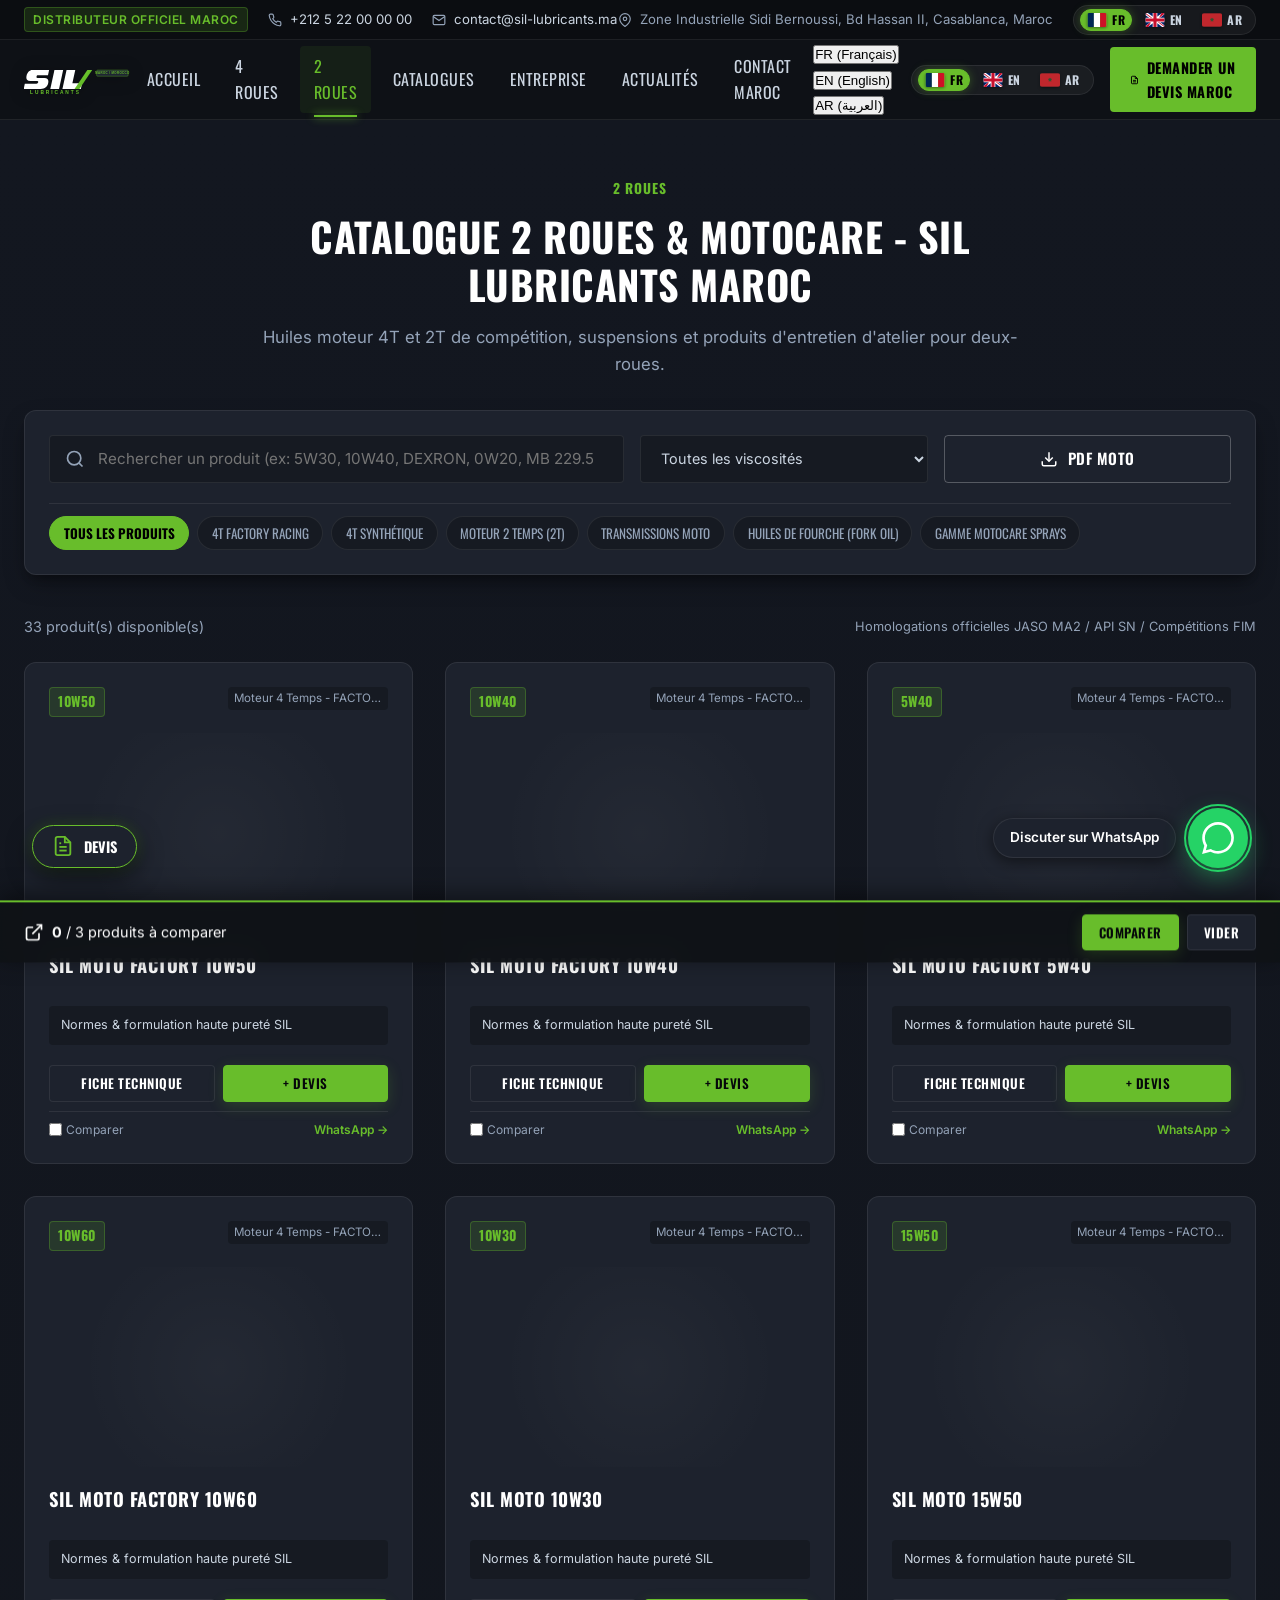
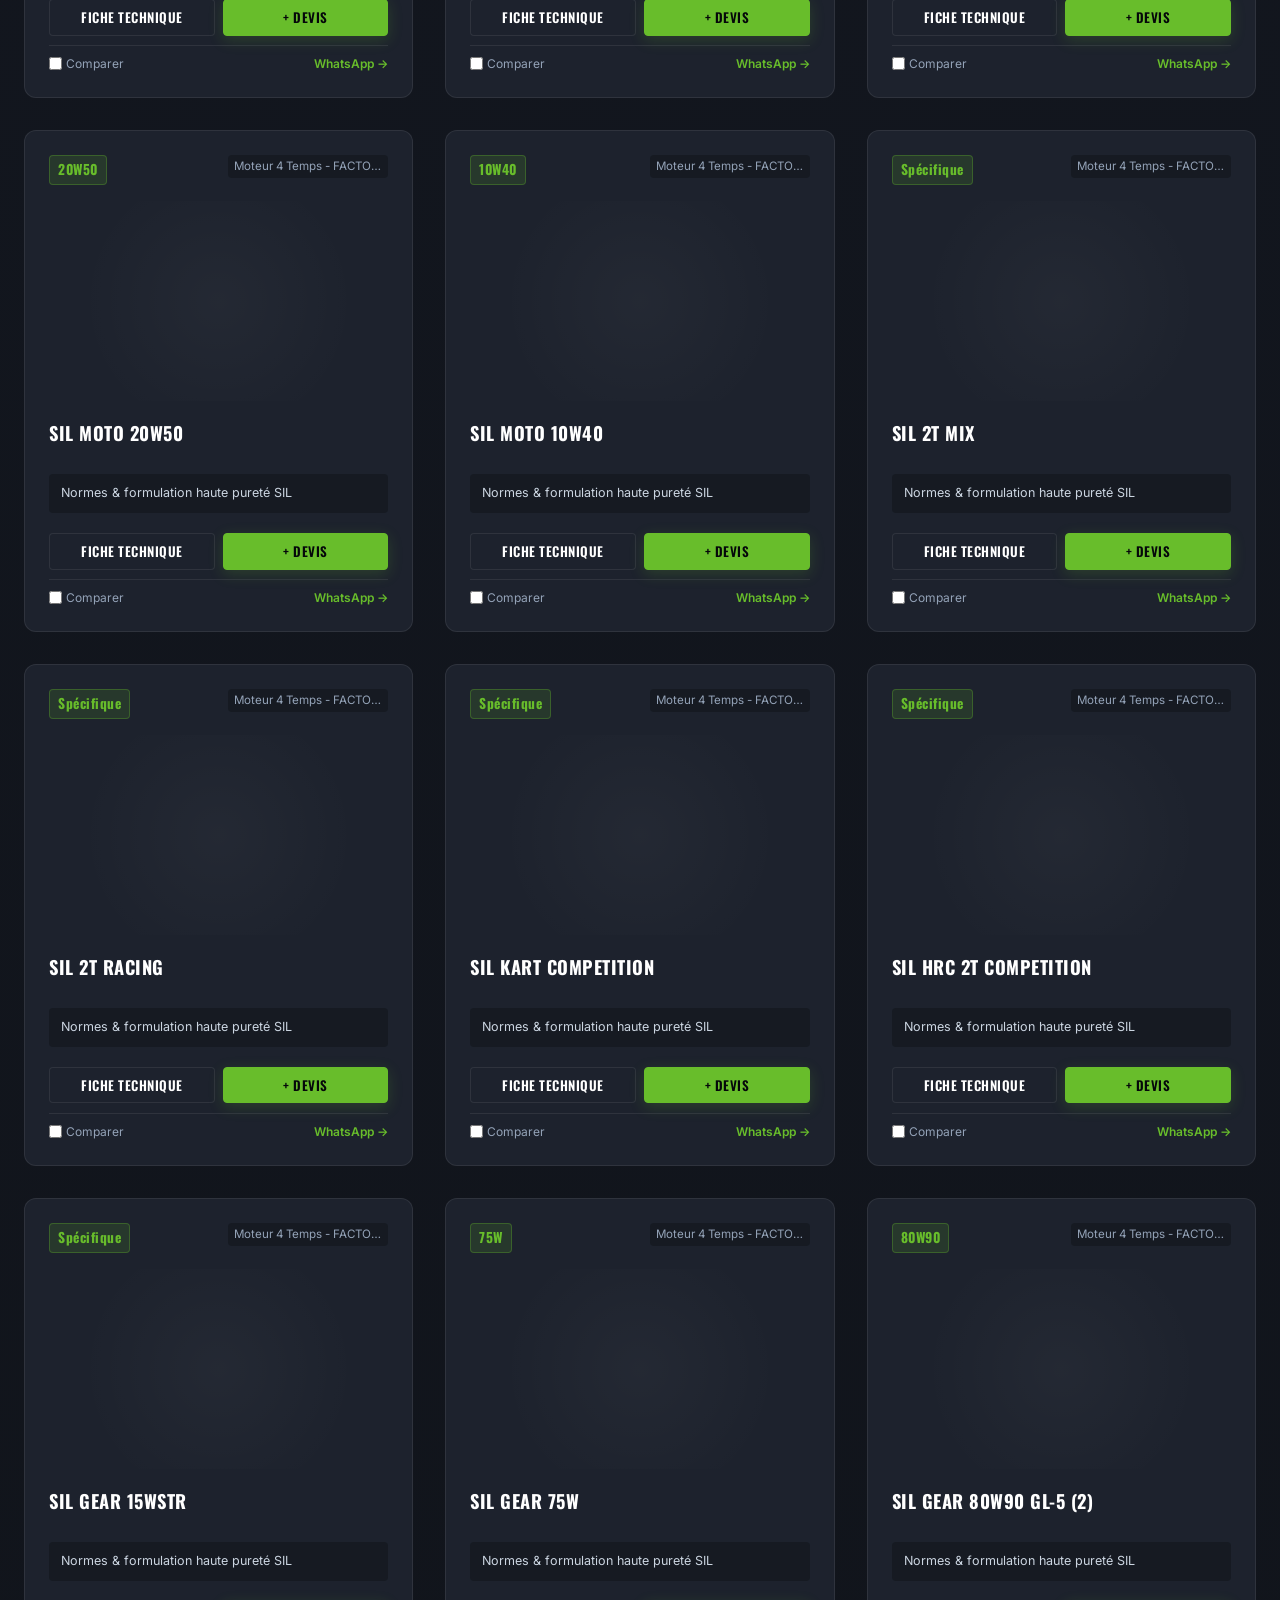
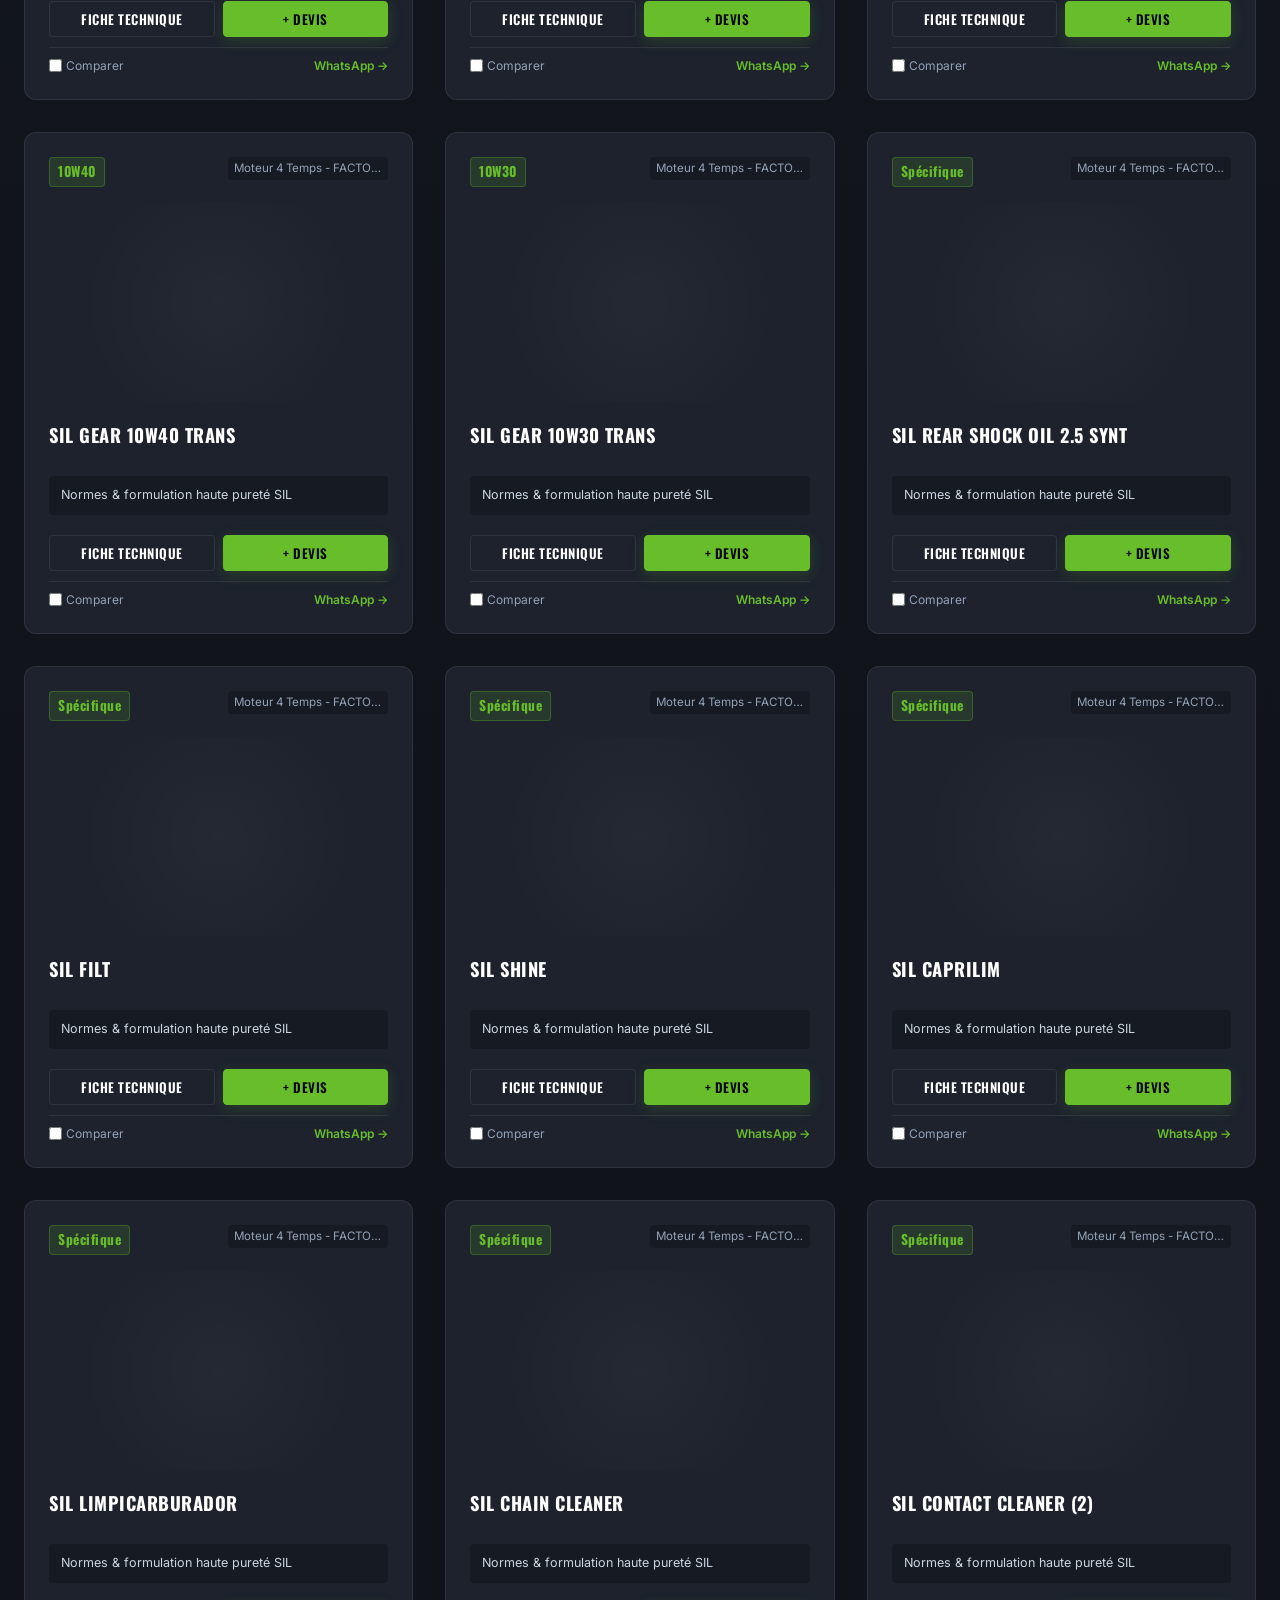
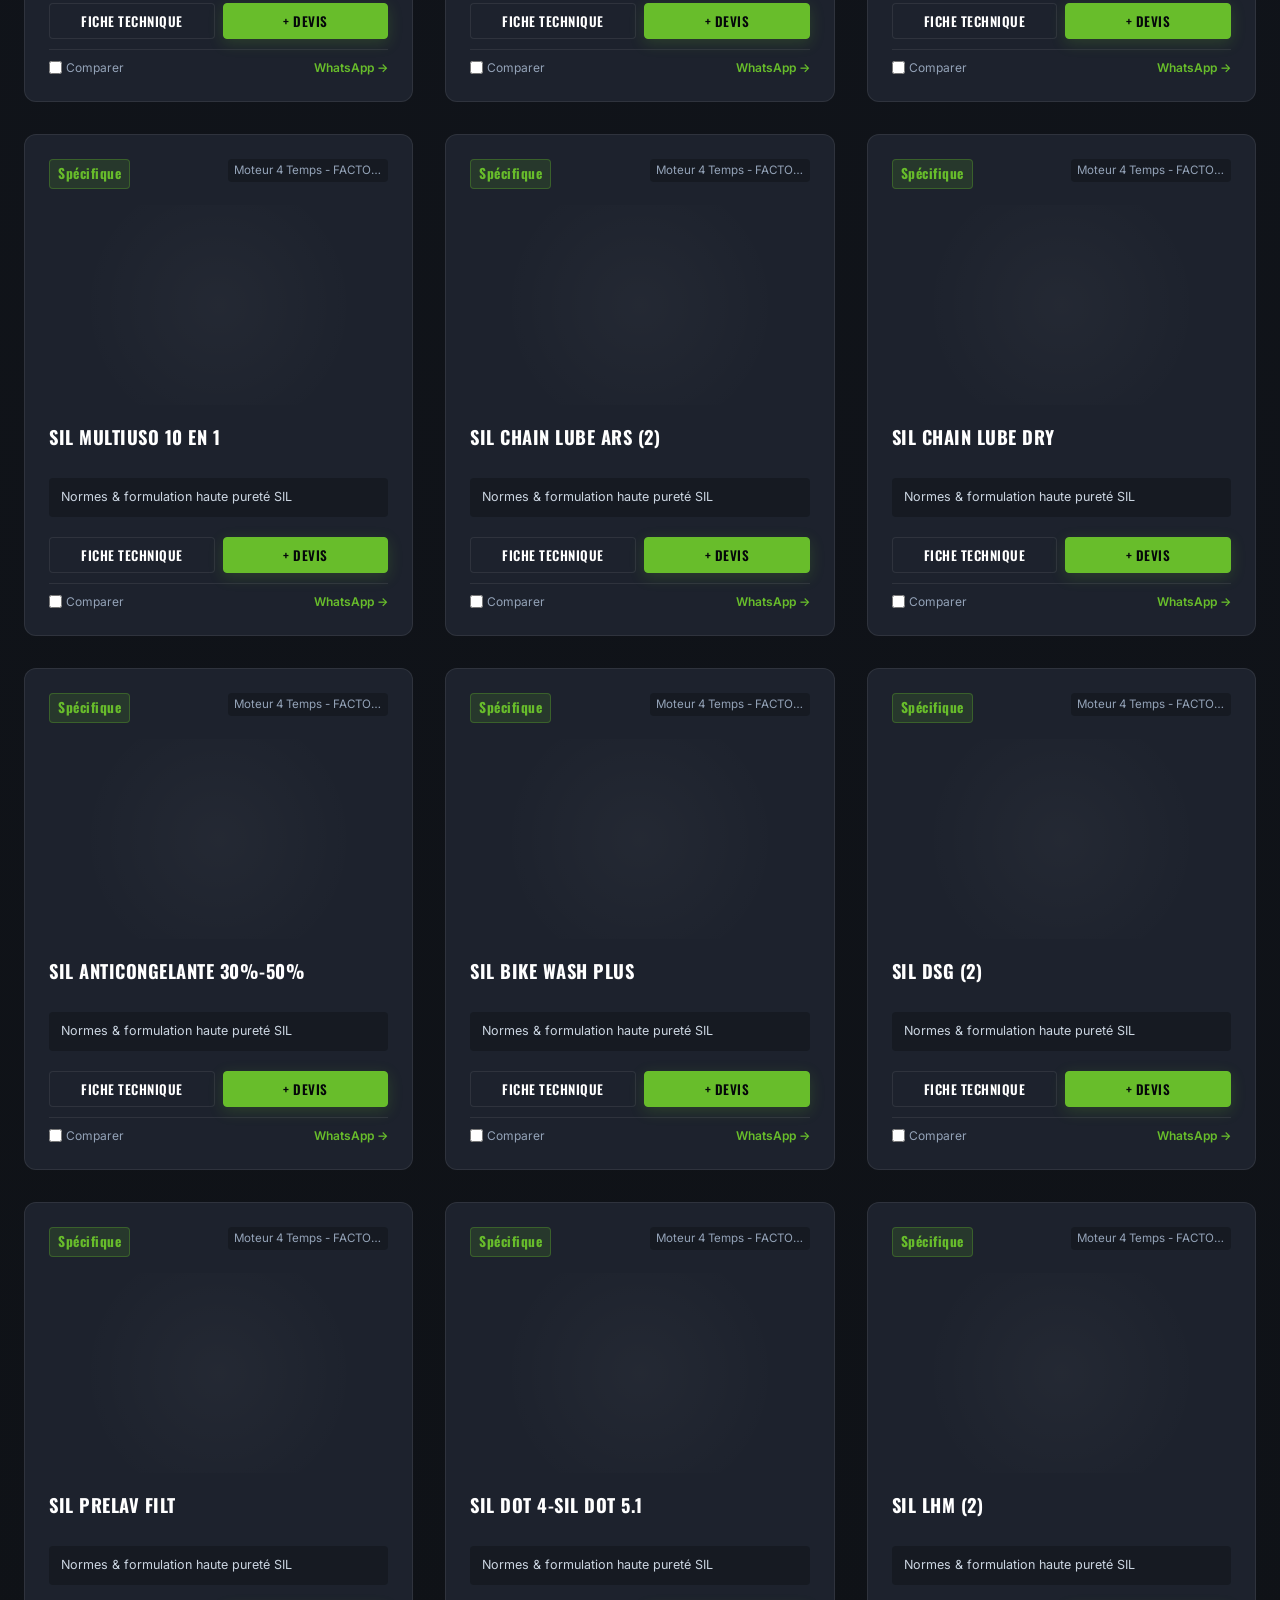
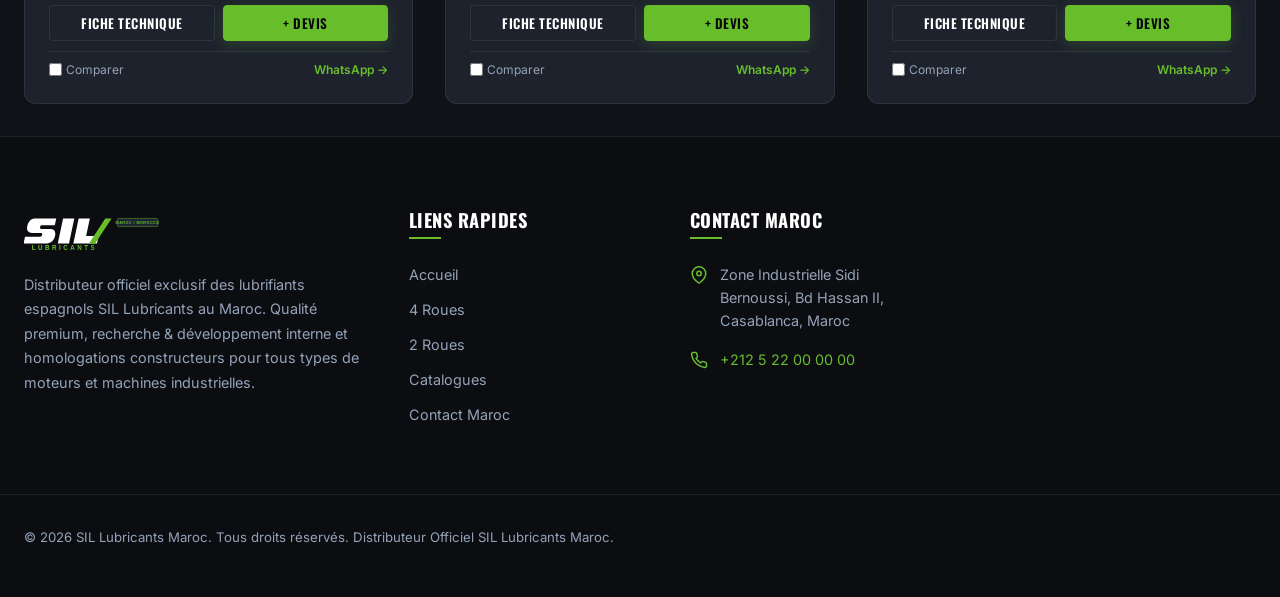
==== commit cd625b26: "Update mobile navigation: add right-aligned animated hamburger menu and high-definition SVG flag ico" ====
--- a/2-roues.html
+++ b/2-roues.html
@@ -37,10 +37,19 @@
           <svg width="14" height="14" viewBox="0 0 24 24" fill="none" stroke="currentColor" stroke-width="2"><path d="M21 10c0 7-9 13-9 13s-9-6-9-13a9 9 0 0 1 18 0z"></path><circle cx="12" cy="10" r="3"></circle></svg>
           <span class="contact-address-hq">Casablanca, Maroc</span>
         </div>
-        <div class="lang-switcher">
-          <button class="lang-btn active" data-lang="fr">FR</button>
-          <button class="lang-btn" data-lang="en">EN</button>
-          <button class="lang-btn" data-lang="ar">عربي</button>
+        <div class="lang-switcher-flags">
+          <button class="lang-btn flag-btn active" data-lang="fr" title="Français" aria-label="Français">
+            <svg class="flag-icon" viewBox="0 0 640 480"><path fill="#002654" d="M0 0h213.3v480H0z"/><path fill="#fff" d="M213.3 0h213.4v480H213.3z"/><path fill="#ce1126" d="M426.7 0H640v480H426.7z"/></svg>
+            <span class="flag-code">FR</span>
+          </button>
+          <button class="lang-btn flag-btn" data-lang="en" title="English" aria-label="English">
+            <svg class="flag-icon" viewBox="0 0 640 480"><path fill="#012169" d="M0 0h640v480H0z"/><path fill="#fff" d="M75 0l245 184L565 0h75v45L400 240l240 180v60h-75L320 295 75 480H0v-45l240-180L0 75V0z"/><path fill="#C8102E" d="M424 281l216 163v36l-264-199zm-208-82L0 36V0l264 199zm328-199h96v36L448 181zm-448 480h-96v-36l192-145z"/><path fill="#fff" d="M240 0h160v480H240zM0 160h640v160H0z"/><path fill="#C8102E" d="M266.7 0h106.6v480H266.7zM0 186.7h640v106.6H0z"/></svg>
+            <span class="flag-code">EN</span>
+          </button>
+          <button class="lang-btn flag-btn" data-lang="ar" title="العربية" aria-label="العربية">
+            <svg class="flag-icon" viewBox="0 0 900 600"><rect width="900" height="600" fill="#c1272d"/><path d="M450 207.5l48.5 149.3-127-92.3h157l-127 92.3z" fill="none" stroke="#006233" stroke-width="22"/></svg>
+            <span class="flag-code">AR</span>
+          </button>
         </div>
       </div>
     </div>
@@ -64,12 +73,28 @@
       </nav>
 
       <div class="header-actions">
+        <div class="lang-switcher-flags">
+          <button class="lang-btn flag-btn active" data-lang="fr" title="Français" aria-label="Français">
+            <svg class="flag-icon" viewBox="0 0 640 480"><path fill="#002654" d="M0 0h213.3v480H0z"/><path fill="#fff" d="M213.3 0h213.4v480H213.3z"/><path fill="#ce1126" d="M426.7 0H640v480H426.7z"/></svg>
+            <span class="flag-code">FR</span>
+          </button>
+          <button class="lang-btn flag-btn" data-lang="en" title="English" aria-label="English">
+            <svg class="flag-icon" viewBox="0 0 640 480"><path fill="#012169" d="M0 0h640v480H0z"/><path fill="#fff" d="M75 0l245 184L565 0h75v45L400 240l240 180v60h-75L320 295 75 480H0v-45l240-180L0 75V0z"/><path fill="#C8102E" d="M424 281l216 163v36l-264-199zm-208-82L0 36V0l264 199zm328-199h96v36L448 181zm-448 480h-96v-36l192-145z"/><path fill="#fff" d="M240 0h160v480H240zM0 160h640v160H0z"/><path fill="#C8102E" d="M266.7 0h106.6v480H266.7zM0 186.7h640v106.6H0z"/></svg>
+            <span class="flag-code">EN</span>
+          </button>
+          <button class="lang-btn flag-btn" data-lang="ar" title="العربية" aria-label="العربية">
+            <svg class="flag-icon" viewBox="0 0 900 600"><rect width="900" height="600" fill="#c1272d"/><path d="M450 207.5l48.5 149.3-127-92.3h157l-127 92.3z" fill="none" stroke="#006233" stroke-width="22"/></svg>
+            <span class="flag-code">AR</span>
+          </button>
+        </div>
         <a href="index.html#contact-maroc" class="btn-header-quote">
           <svg width="18" height="18" viewBox="0 0 24 24" fill="none" stroke="currentColor" stroke-width="2.5"><path d="M14 2H6a2 2 0 0 0-2 2v16a2 2 0 0 0 2 2h12a2 2 0 0 0 2-2V8z"></path><polyline points="14 2 14 8 20 8"></polyline><line x1="16" y1="13" x2="8" y2="13"></line><line x1="16" y1="17" x2="8" y2="17"></line></svg>
-          <span data-i18n="hero.btn_contact">Demander un Devis</span>
+          <span data-i18n="hero.btn_contact">Devis</span>
         </a>
         <button class="mobile-toggle" id="mobile-toggle" aria-label="Menu Toggle">
-          <svg width="24" height="24" viewBox="0 0 24 24" fill="none" stroke="currentColor" stroke-width="2"><line x1="3" y1="12" x2="21" y2="12"></line><line x1="3" y1="6" x2="21" y2="6"></line><line x1="3" y1="18" x2="21" y2="18"></line></svg>
+          <span class="hamburger-line line-1"></span>
+          <span class="hamburger-line line-2"></span>
+          <span class="hamburger-line line-3"></span>
         </button>
       </div>
     </div>
--- a/css/main.css
+++ b/css/main.css
@@ -188,25 +188,63 @@
   border: 1px solid var(--border-light);
 }
 
-.lang-btn {
+.lang-switcher,
+.lang-switcher-flags {
+  display: flex;
+  align-items: center;
+  gap: 0.35rem;
+  background: rgba(255, 255, 255, 0.05);
+  padding: 3px 6px;
+  border-radius: 9999px;
+  border: 1px solid var(--border-light);
+}
+
+.flag-btn {
+  display: inline-flex;
+  align-items: center;
+  gap: 0.3rem;
   background: transparent;
-  border: none;
-  color: var(--text-muted);
+  border: 1px solid transparent;
+  color: var(--text-secondary);
   font-size: 0.75rem;
   font-weight: 700;
-  padding: 2px 6px;
-  border-radius: 2px;
+  padding: 3px 6px;
+  border-radius: 9999px;
   cursor: pointer;
   transition: all var(--transition-fast);
-}
-
-.lang-btn:hover {
-  color: var(--text-primary);
-}
-
-.lang-btn.active {
-  background-color: var(--accent-green);
+  line-height: 1;
+}
+
+.flag-btn:hover {
+  background: rgba(255, 255, 255, 0.1);
+  color: #fff;
+}
+
+.flag-btn.active {
+  background: var(--accent-green);
   color: #000;
+  border-color: var(--accent-green);
+  box-shadow: 0 0 10px rgba(104, 189, 43, 0.35);
+}
+
+.flag-icon {
+  width: 20px;
+  height: 14px;
+  border-radius: 2px;
+  object-fit: cover;
+  box-shadow: 0 1px 3px rgba(0,0,0,0.4);
+  display: block;
+}
+
+.flag-code {
+  font-family: var(--font-heading);
+  font-size: 0.75rem;
+  font-weight: 700;
+  letter-spacing: 0.5px;
+}
+
+[dir="rtl"] .flag-code {
+  font-family: var(--font-arabic);
 }
 
 /* ==========================================================================
@@ -216,8 +254,8 @@
   position: sticky;
   top: 0;
   background-color: rgba(15, 18, 23, 0.95);
-  backdrop-filter: blur(12px);
-  -webkit-backdrop-filter: blur(12px);
+  backdrop-filter: blur(16px);
+  -webkit-backdrop-filter: blur(16px);
   border-bottom: 1px solid var(--border-light);
   height: var(--header-height);
   display: flex;
@@ -236,6 +274,64 @@
   justify-content: space-between;
   align-items: center;
   width: 100%;
+}
+
+/* Header Right Actions (Flags + Quote + Hamburger) */
+.header-actions {
+  display: flex;
+  align-items: center;
+  gap: 0.75rem;
+}
+
+/* Animated Hamburger Button */
+.mobile-toggle {
+  display: none;
+  flex-direction: column;
+  justify-content: center;
+  align-items: center;
+  width: 44px;
+  height: 44px;
+  background: var(--bg-card);
+  border: 1px solid var(--border-light);
+  border-radius: var(--radius-sm);
+  cursor: pointer;
+  gap: 5px;
+  padding: 0;
+  transition: all var(--transition-fast);
+}
+
+.mobile-toggle:active {
+  transform: scale(0.92);
+}
+
+.hamburger-line {
+  display: block;
+  width: 20px;
+  height: 2px;
+  background-color: #ffffff;
+  border-radius: 2px;
+  transition: transform 0.25s ease, opacity 0.25s ease, background-color 0.25s ease;
+}
+
+.mobile-toggle.active {
+  background: rgba(104, 189, 43, 0.15);
+  border-color: var(--accent-green);
+}
+
+.mobile-toggle.active .hamburger-line {
+  background-color: var(--accent-green);
+}
+
+.mobile-toggle.active .line-1 {
+  transform: translateY(7px) rotate(45deg);
+}
+
+.mobile-toggle.active .line-2 {
+  opacity: 0;
+}
+
+.mobile-toggle.active .line-3 {
+  transform: translateY(-7px) rotate(-45deg);
 }
 
 /* Brand Logo */
--- a/css/responsive.css
+++ b/css/responsive.css
@@ -40,38 +40,81 @@
     border-bottom: 1px solid var(--border-light);
   }
 
+  .header-container,
   .header-inner {
     height: 100%;
     display: flex;
     justify-content: space-between;
     align-items: center;
-  }
-
-  .logo-img {
-    height: 38px;
-    width: auto;
-  }
-
-  .mobile-toggle {
+    width: 100%;
+  }
+
+  .brand-logo {
     display: flex;
     align-items: center;
+  }
+
+  .logo-symbol,
+  .logo-img {
+    height: 36px;
+    width: auto;
+  }
+
+  .header-actions {
+    display: flex !important;
+    align-items: center;
+    gap: 0.45rem;
+    margin-left: auto;
+  }
+
+  [dir="rtl"] .header-actions {
+    margin-left: 0;
+    margin-right: auto;
+  }
+
+  .header-actions .btn-header-quote {
+    display: none !important;
+  }
+
+  .lang-switcher-flags {
+    display: flex !important;
+    gap: 3px;
+    padding: 2px 4px;
+    background: rgba(255, 255, 255, 0.06);
+  }
+
+  .flag-btn {
+    padding: 3px 5px;
+    gap: 2px;
+  }
+
+  .flag-icon {
+    width: 18px;
+    height: 13px;
+  }
+
+  .flag-code {
+    font-size: 0.68rem;
+  }
+
+  .mobile-toggle {
+    display: flex !important;
+    align-items: center;
     justify-content: center;
-    width: 44px;
-    height: 44px;
+    width: 42px;
+    height: 42px;
     background: var(--bg-secondary);
     border: 1px solid var(--border-light);
     border-radius: var(--radius-sm);
-    color: #fff;
     cursor: pointer;
   }
 
   .mobile-toggle:active {
     transform: scale(0.92);
-    background: var(--accent-green);
-    color: #000;
-  }
-
-  /* Fullscreen Slide-out Drawer */
+    background: rgba(104, 189, 43, 0.2);
+  }
+
+  /* Fullscreen Slide-out Drawer from Right */
   .main-nav {
     position: fixed;
     top: var(--header-height);
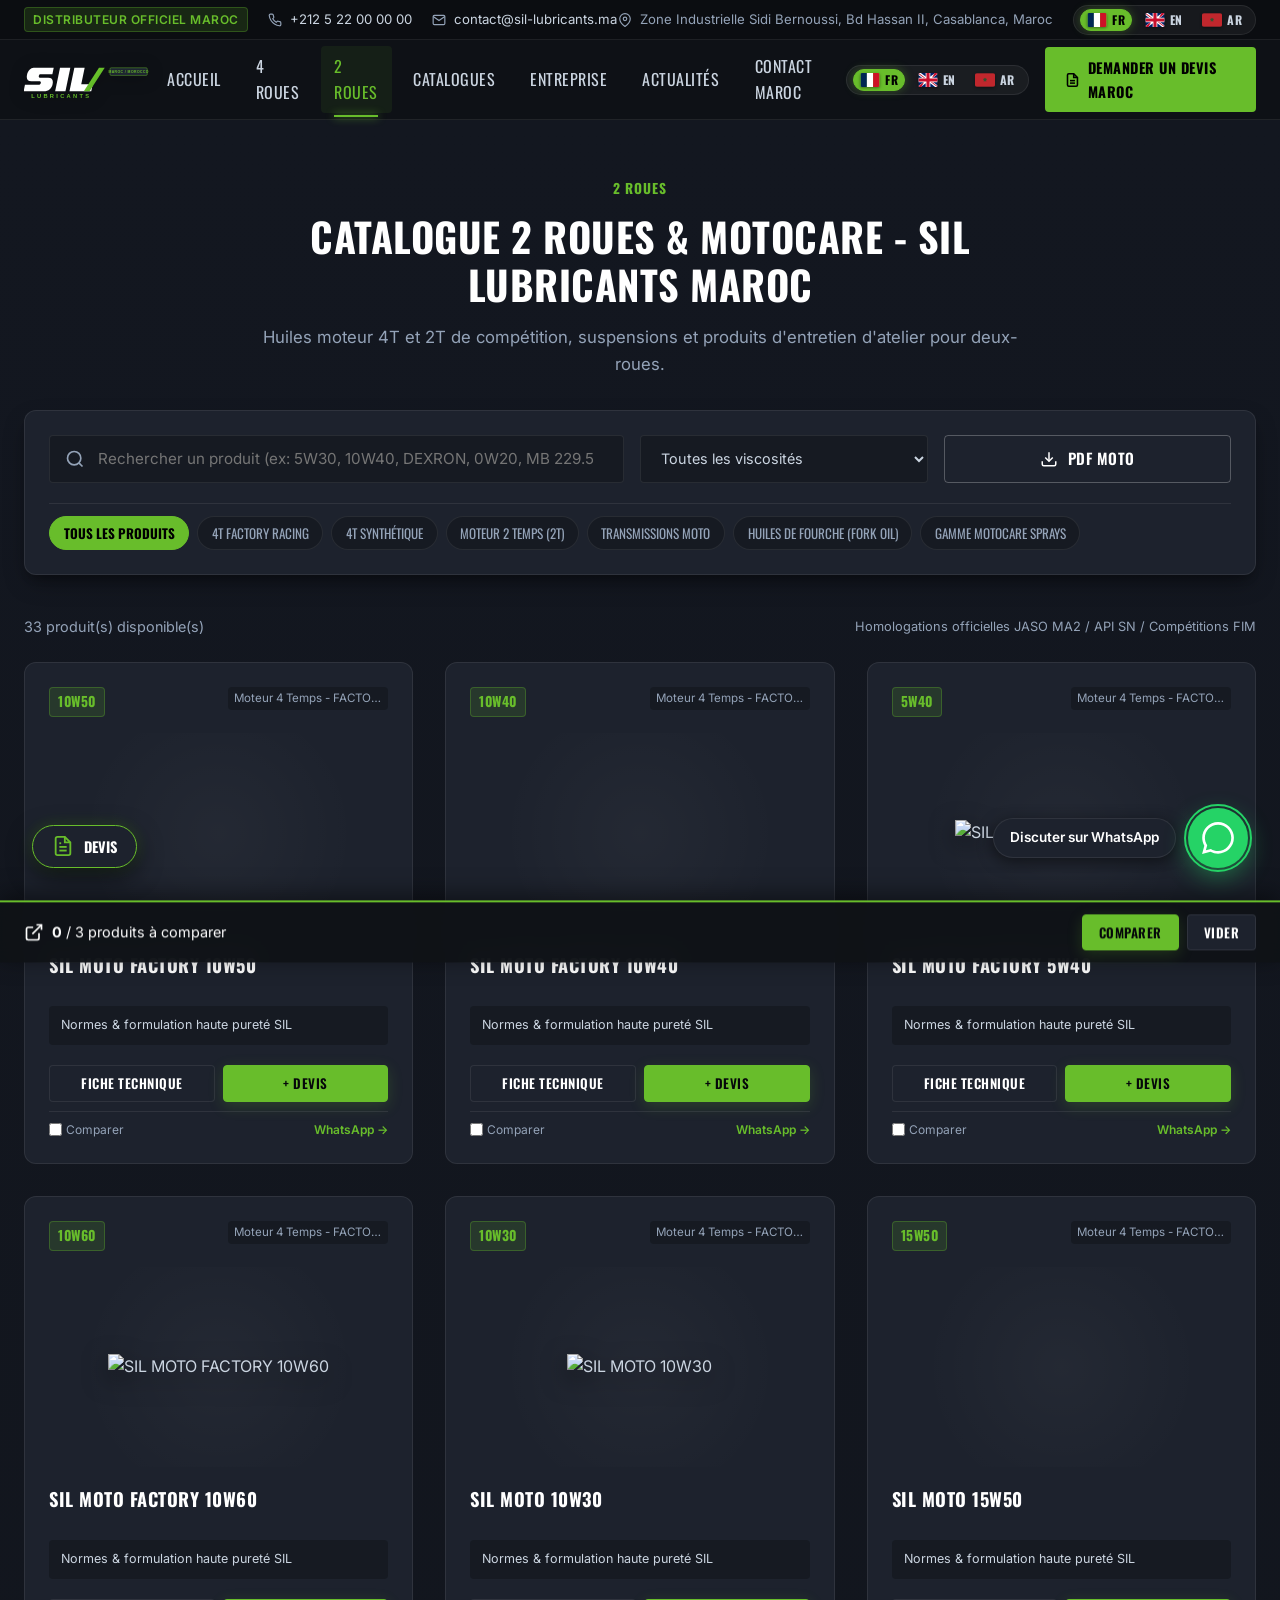
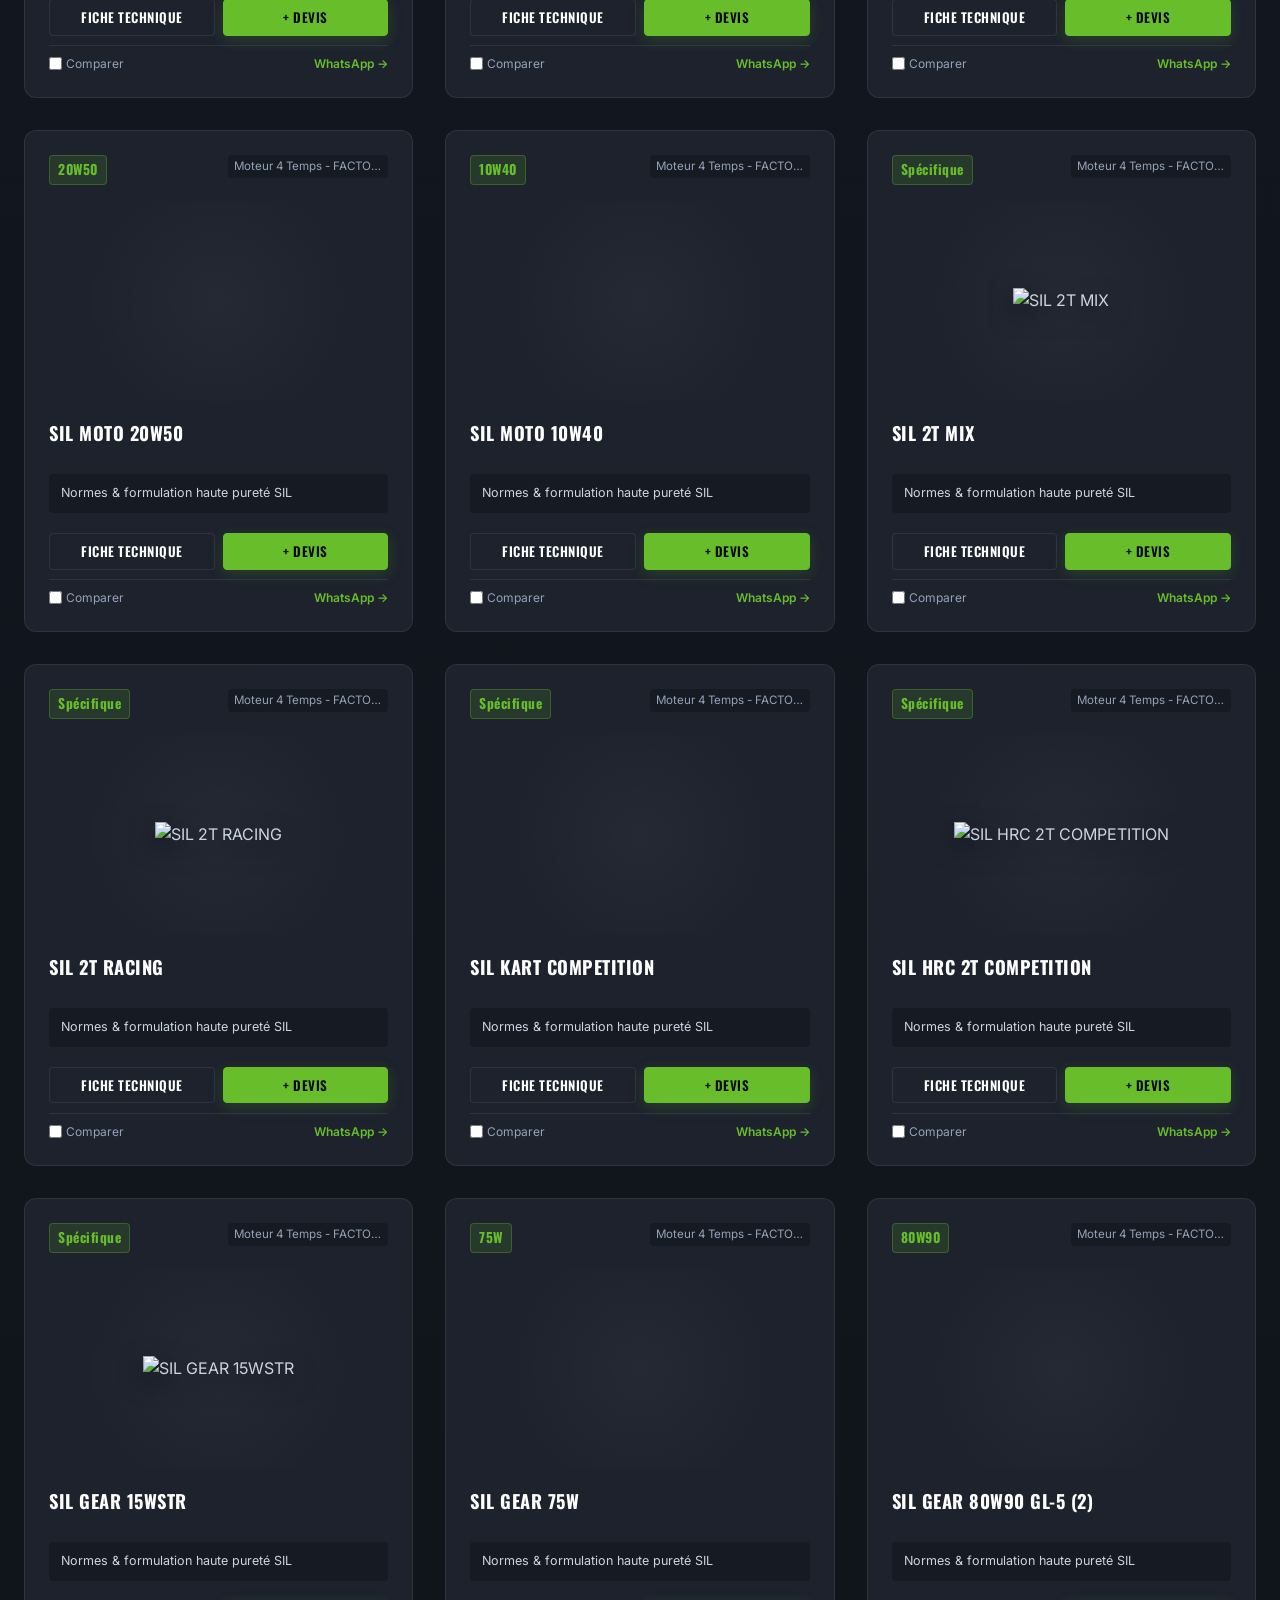
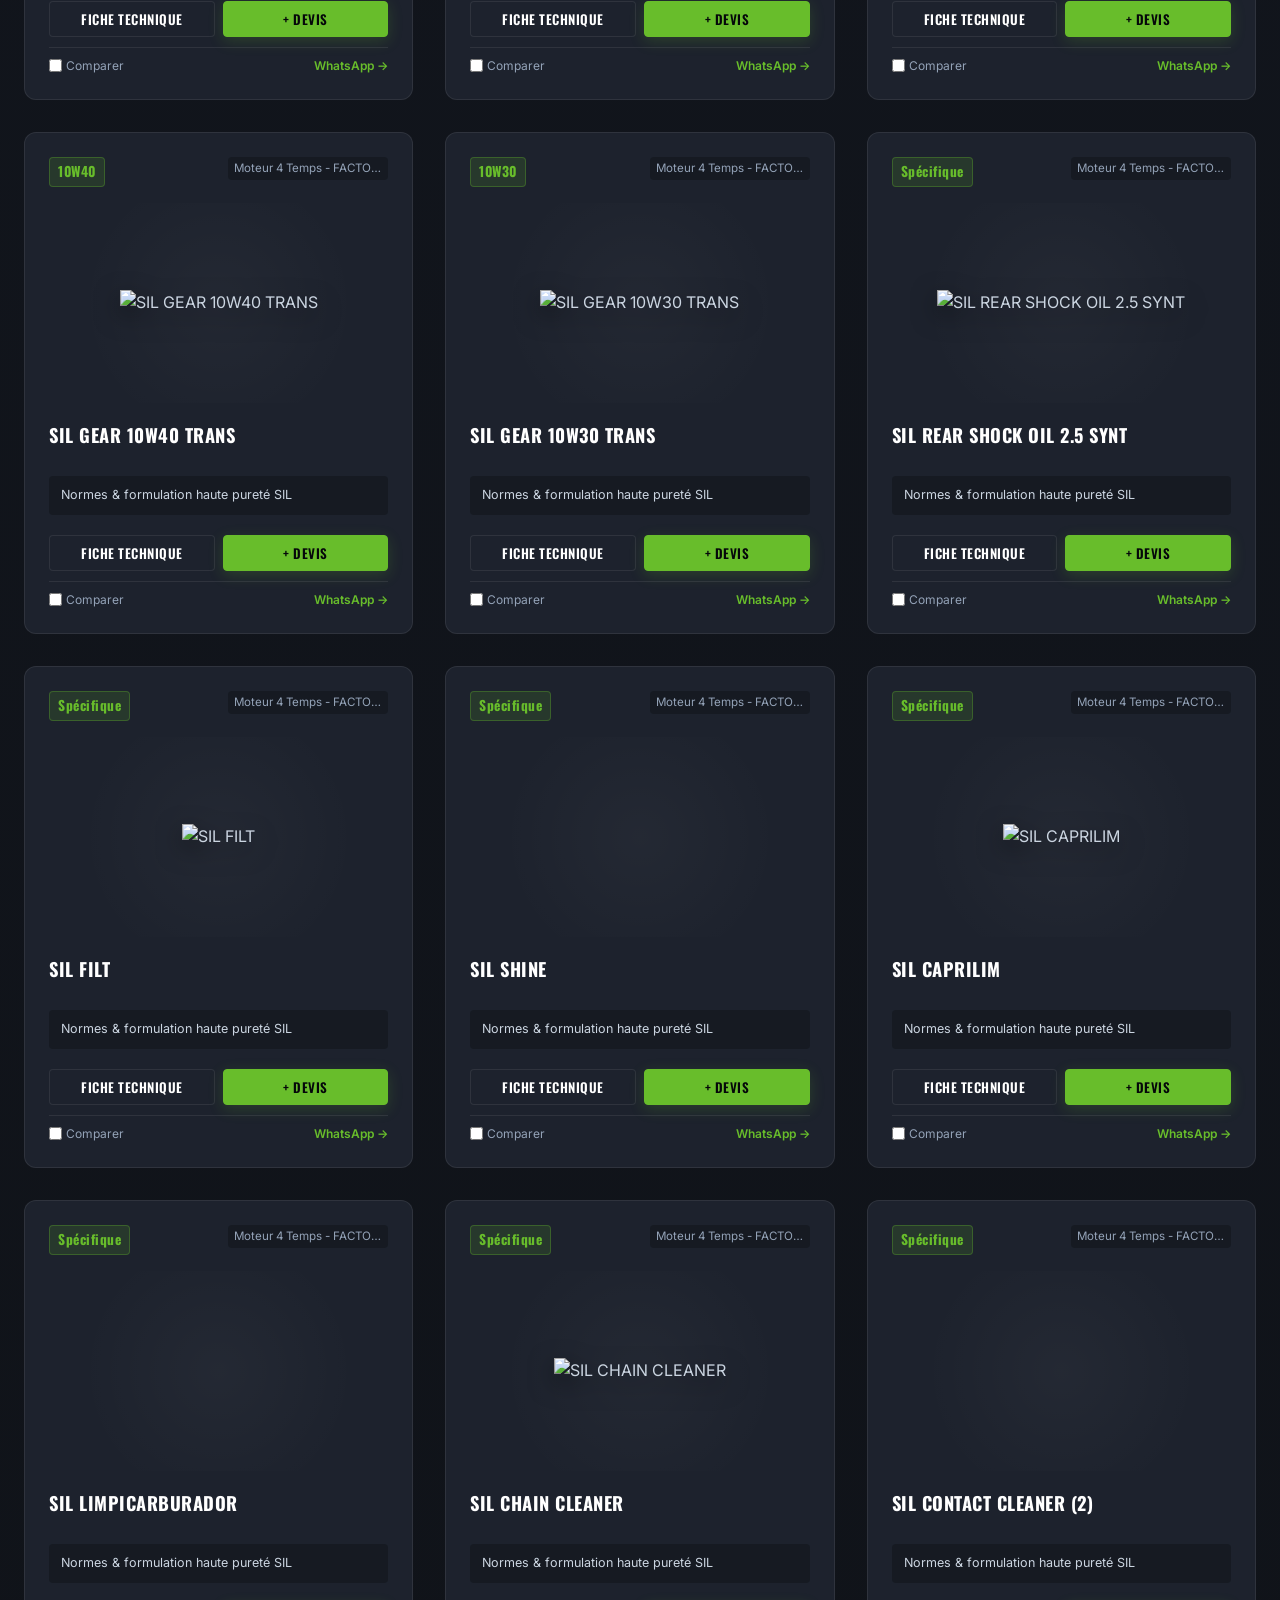
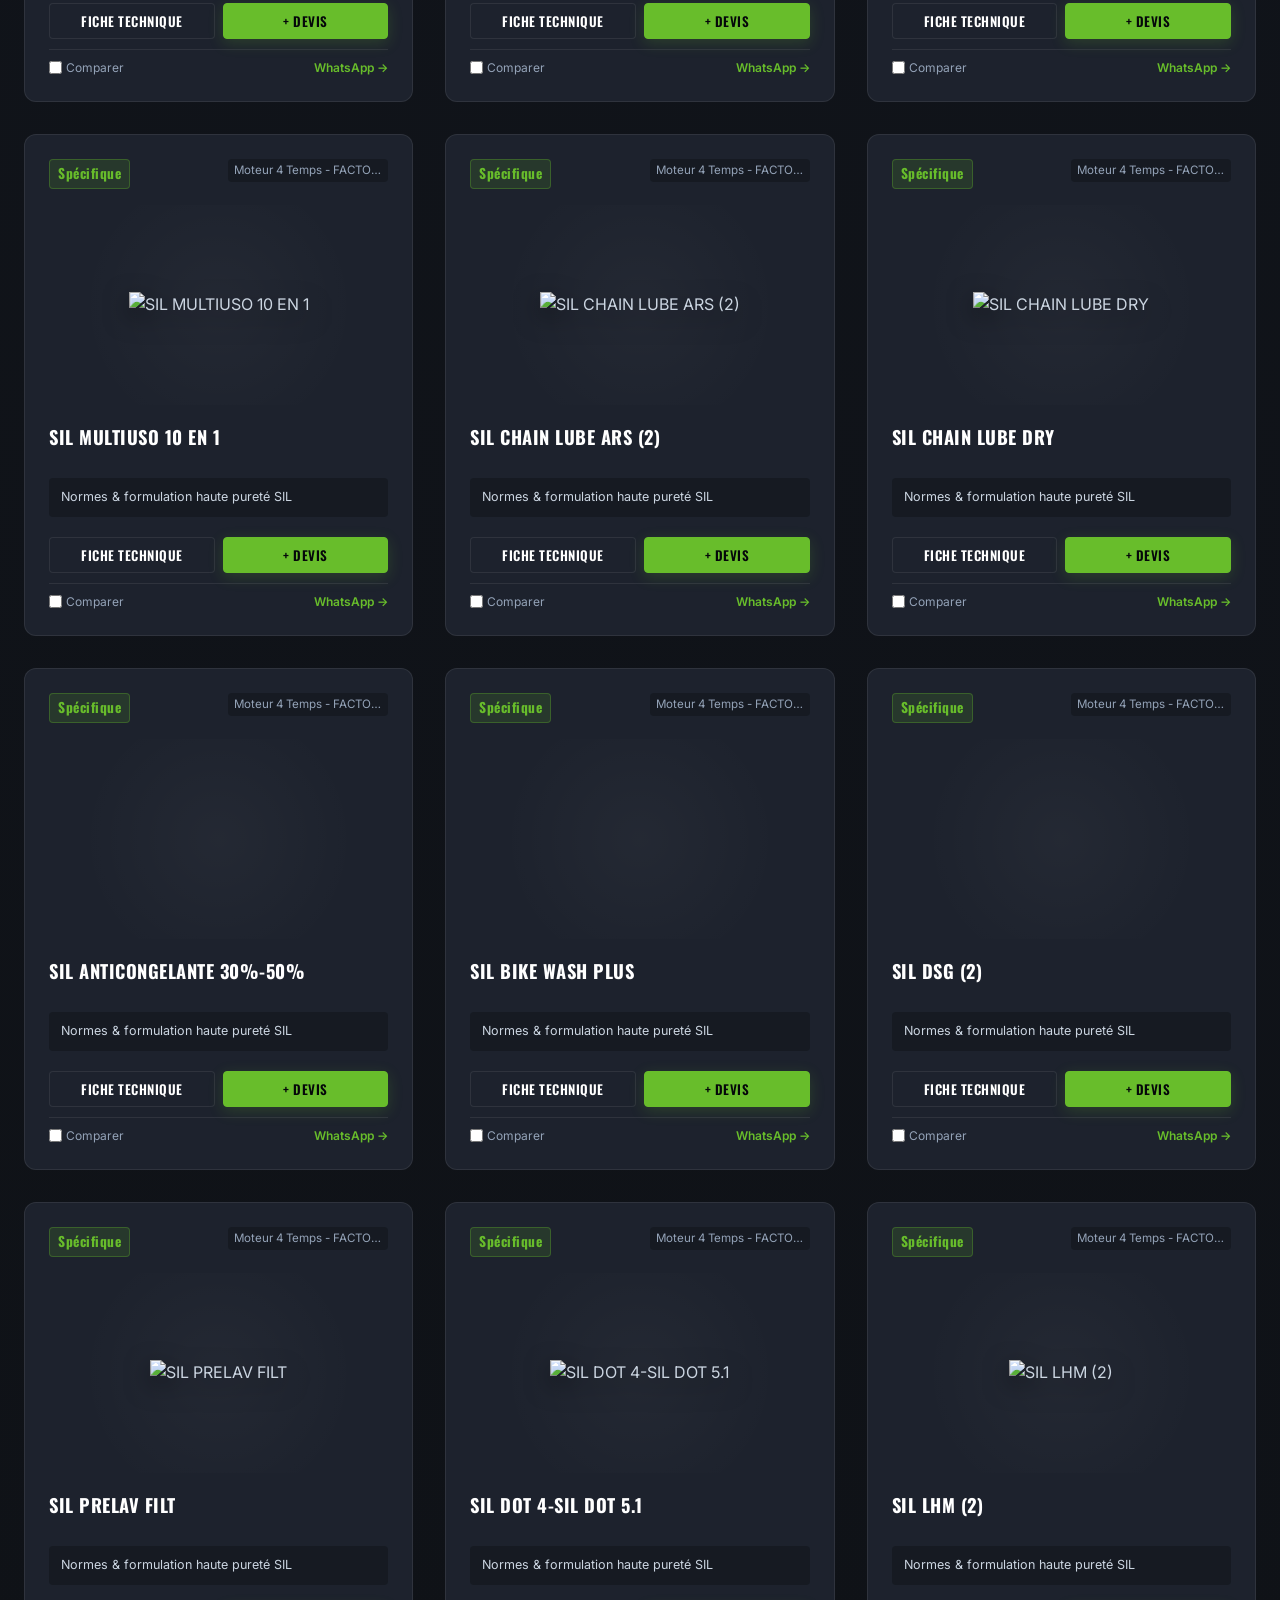
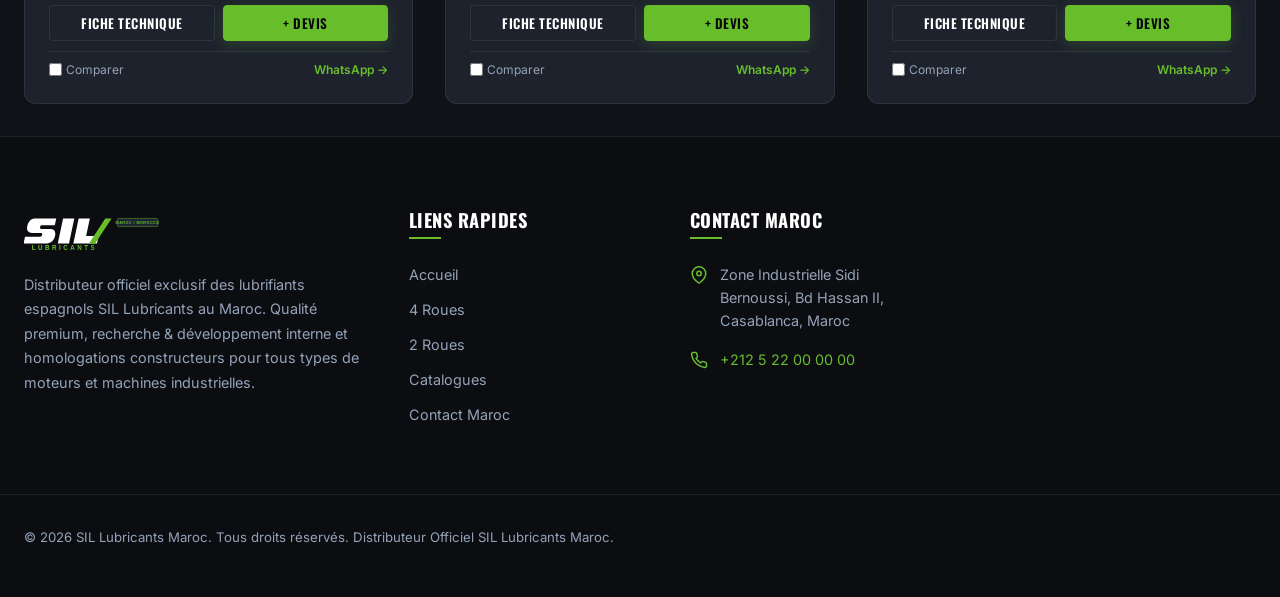
==== commit 5b9166a2: "Remove hamburger menu: streamline mobile UI with direct flag switcher in header and native bottom ap" ====
--- a/2-roues.html
+++ b/2-roues.html
@@ -91,11 +91,7 @@
           <svg width="18" height="18" viewBox="0 0 24 24" fill="none" stroke="currentColor" stroke-width="2.5"><path d="M14 2H6a2 2 0 0 0-2 2v16a2 2 0 0 0 2 2h12a2 2 0 0 0 2-2V8z"></path><polyline points="14 2 14 8 20 8"></polyline><line x1="16" y1="13" x2="8" y2="13"></line><line x1="16" y1="17" x2="8" y2="17"></line></svg>
           <span data-i18n="hero.btn_contact">Devis</span>
         </a>
-        <button class="mobile-toggle" id="mobile-toggle" aria-label="Menu Toggle">
-          <span class="hamburger-line line-1"></span>
-          <span class="hamburger-line line-2"></span>
-          <span class="hamburger-line line-3"></span>
-        </button>
+        
       </div>
     </div>
   </header>
--- a/css/responsive.css
+++ b/css/responsive.css
@@ -78,124 +78,32 @@
 
   .lang-switcher-flags {
     display: flex !important;
+    gap: 4px;
+    padding: 3px 6px;
+    background: rgba(255, 255, 255, 0.08);
+  }
+
+  .flag-btn {
+    padding: 4px 6px;
     gap: 3px;
-    padding: 2px 4px;
-    background: rgba(255, 255, 255, 0.06);
-  }
-
-  .flag-btn {
-    padding: 3px 5px;
-    gap: 2px;
   }
 
   .flag-icon {
-    width: 18px;
-    height: 13px;
+    width: 20px;
+    height: 14px;
   }
 
   .flag-code {
-    font-size: 0.68rem;
+    font-size: 0.72rem;
   }
 
   .mobile-toggle {
-    display: flex !important;
-    align-items: center;
-    justify-content: center;
-    width: 42px;
-    height: 42px;
-    background: var(--bg-secondary);
-    border: 1px solid var(--border-light);
-    border-radius: var(--radius-sm);
-    cursor: pointer;
-  }
-
-  .mobile-toggle:active {
-    transform: scale(0.92);
-    background: rgba(104, 189, 43, 0.2);
-  }
-
-  /* Fullscreen Slide-out Drawer from Right */
+    display: none !important;
+  }
+
+  /* Main navigation is hidden on mobile header since Bottom App Bar handles navigation */
   .main-nav {
-    position: fixed;
-    top: var(--header-height);
-    left: 0;
-    right: 0;
-    bottom: 0;
-    background: #0d1015;
-    flex-direction: column;
-    align-items: stretch;
-    padding: 1.5rem;
-    gap: 0.5rem;
-    border-top: 1px solid var(--border-light);
-    transform: translateX(100%);
-    transition: transform 0.3s cubic-bezier(0.16, 1, 0.3, 1);
-    z-index: 1000;
-    overflow-y: auto;
-  }
-
-  [dir="rtl"] .main-nav {
-    transform: translateX(-100%);
-  }
-
-  .main-nav.active {
-    transform: translateX(0);
-  }
-
-  .nav-link {
-    font-size: 1.15rem;
-    font-weight: 600;
-    padding: 0.9rem 1rem;
-    border-radius: var(--radius-md);
-    background: var(--bg-secondary);
-    border: 1px solid var(--border-light);
-    display: flex;
-    align-items: center;
-    justify-content: space-between;
-  }
-
-  .nav-link:active, .nav-link.active {
-    background: rgba(104, 189, 43, 0.15);
-    border-color: var(--accent-green);
-    color: var(--accent-green);
-  }
-
-  .nav-link::after {
-    content: '→';
-    font-size: 1.1rem;
-    color: var(--text-muted);
-  }
-
-  [dir="rtl"] .nav-link::after {
-    content: '←';
-  }
-
-  /* Header action in mobile drawer */
-  .mobile-drawer-lang-box {
-    margin-top: 1.5rem;
-    padding-top: 1.5rem;
-    border-top: 1px solid var(--border-light);
-    display: flex;
-    justify-content: space-around;
-    gap: 0.5rem;
-  }
-
-  .mobile-lang-btn {
-    flex: 1;
-    padding: 0.6rem;
-    text-align: center;
-    border: 1px solid var(--border-light);
-    border-radius: var(--radius-sm);
-    background: var(--bg-card);
-    color: #fff;
-    font-weight: 600;
-    font-size: 0.9rem;
-    cursor: pointer;
-  }
-
-  .mobile-lang-btn.active {
-    background: var(--accent-green);
-    color: #000;
-    border-color: var(--accent-green);
+    display: none !important;
   }
 
   /* Hero Section Mobile */
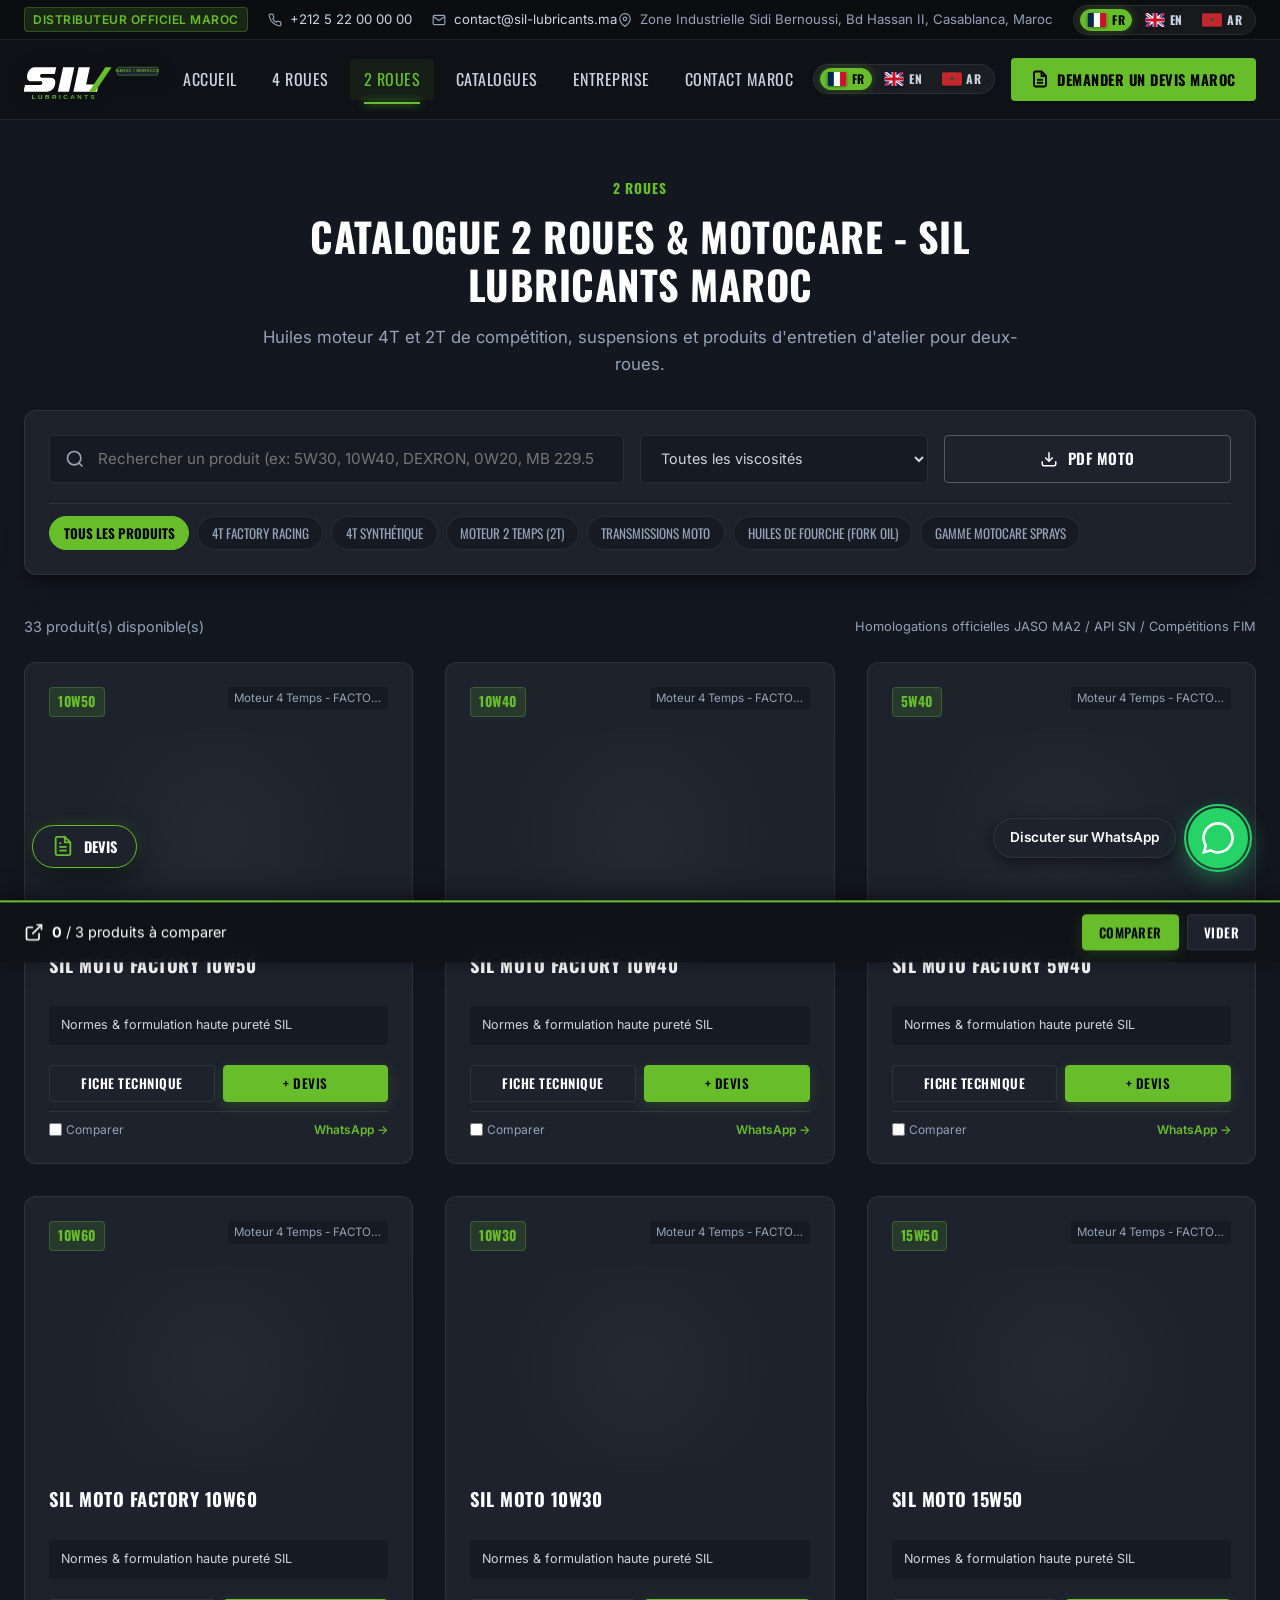
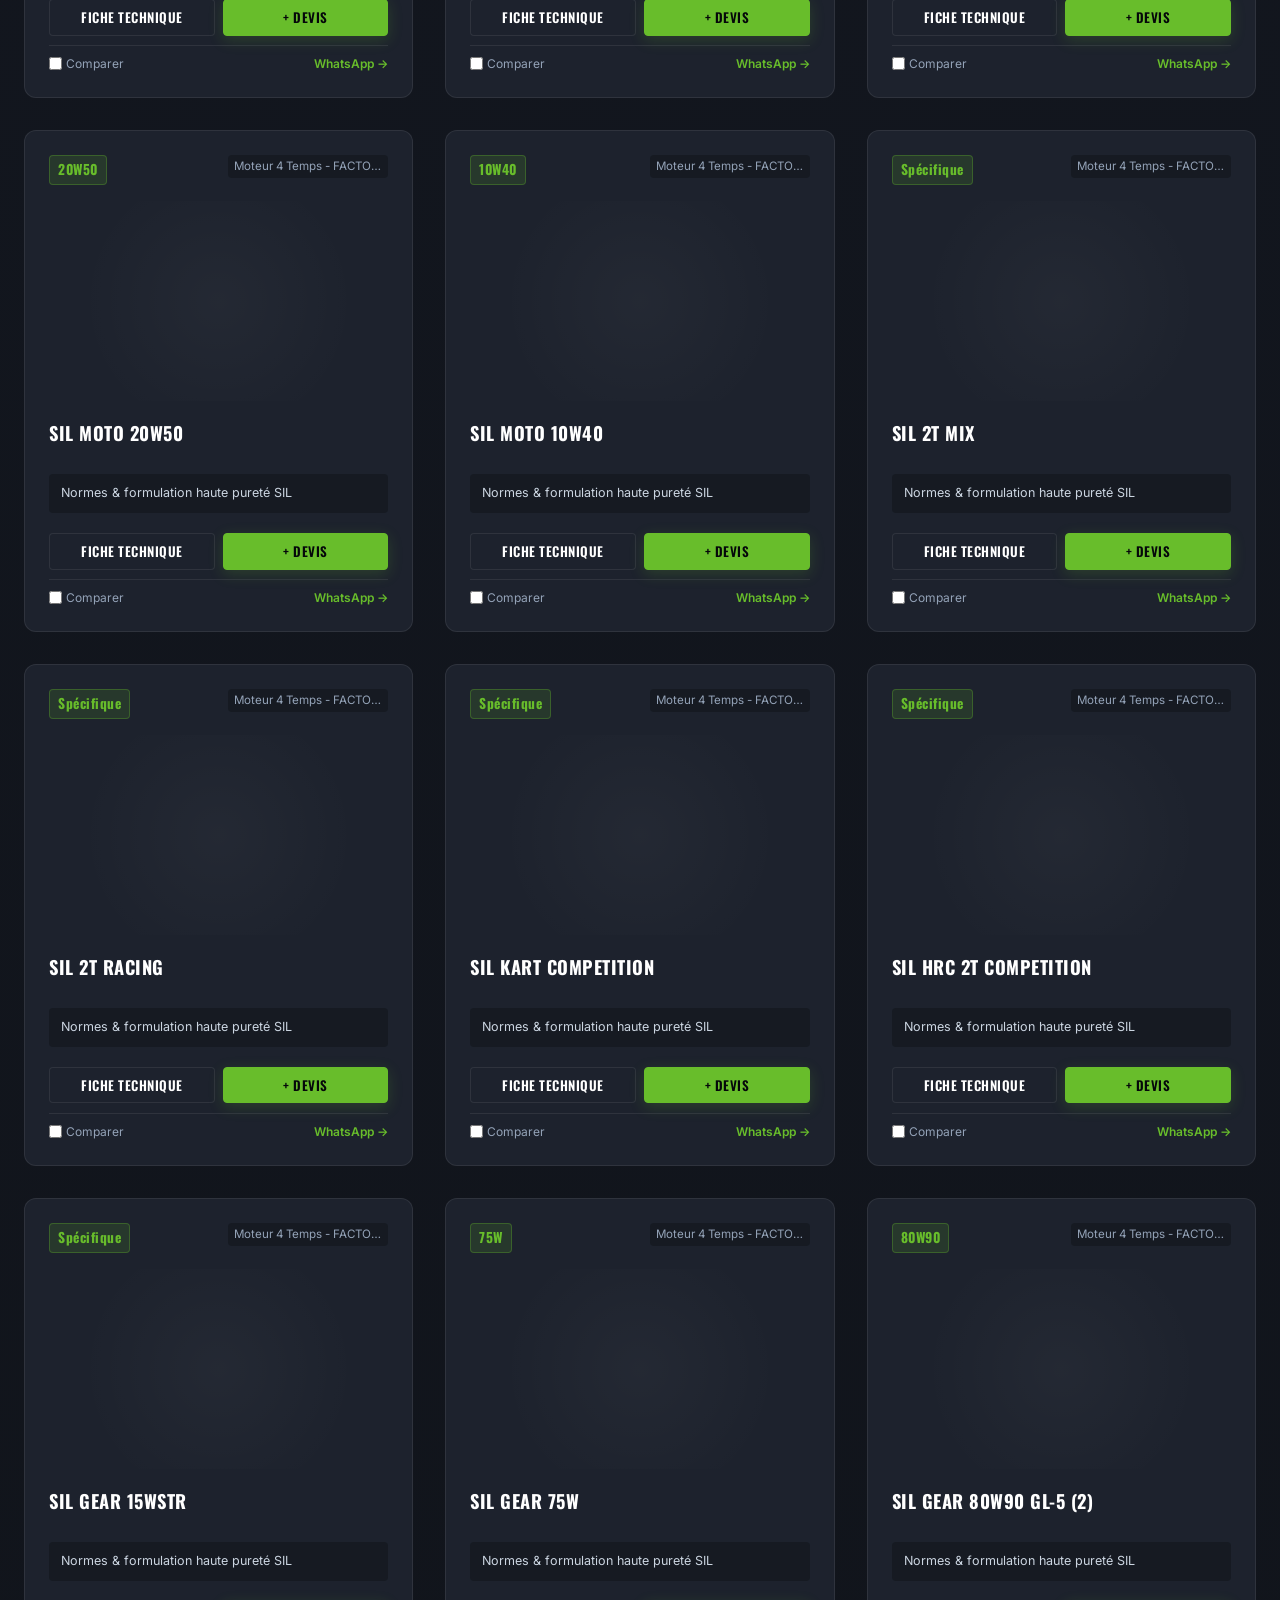
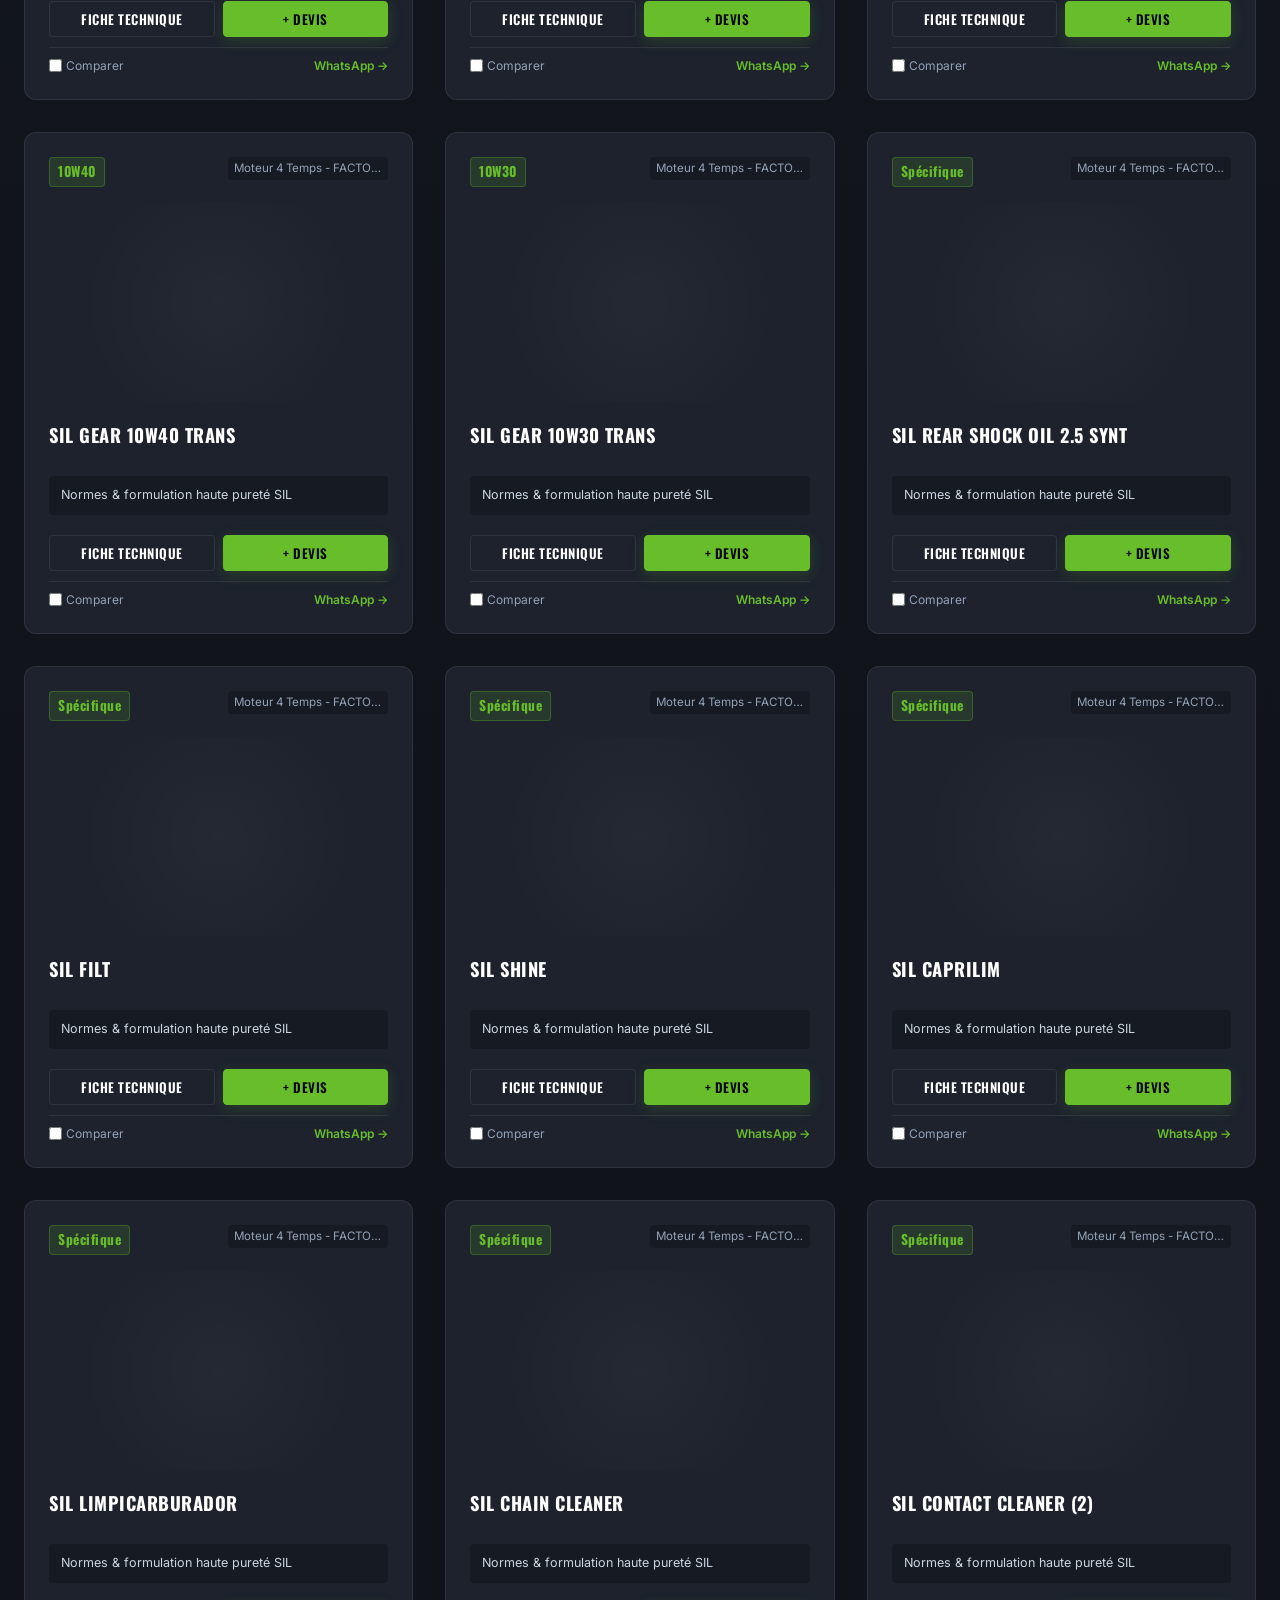
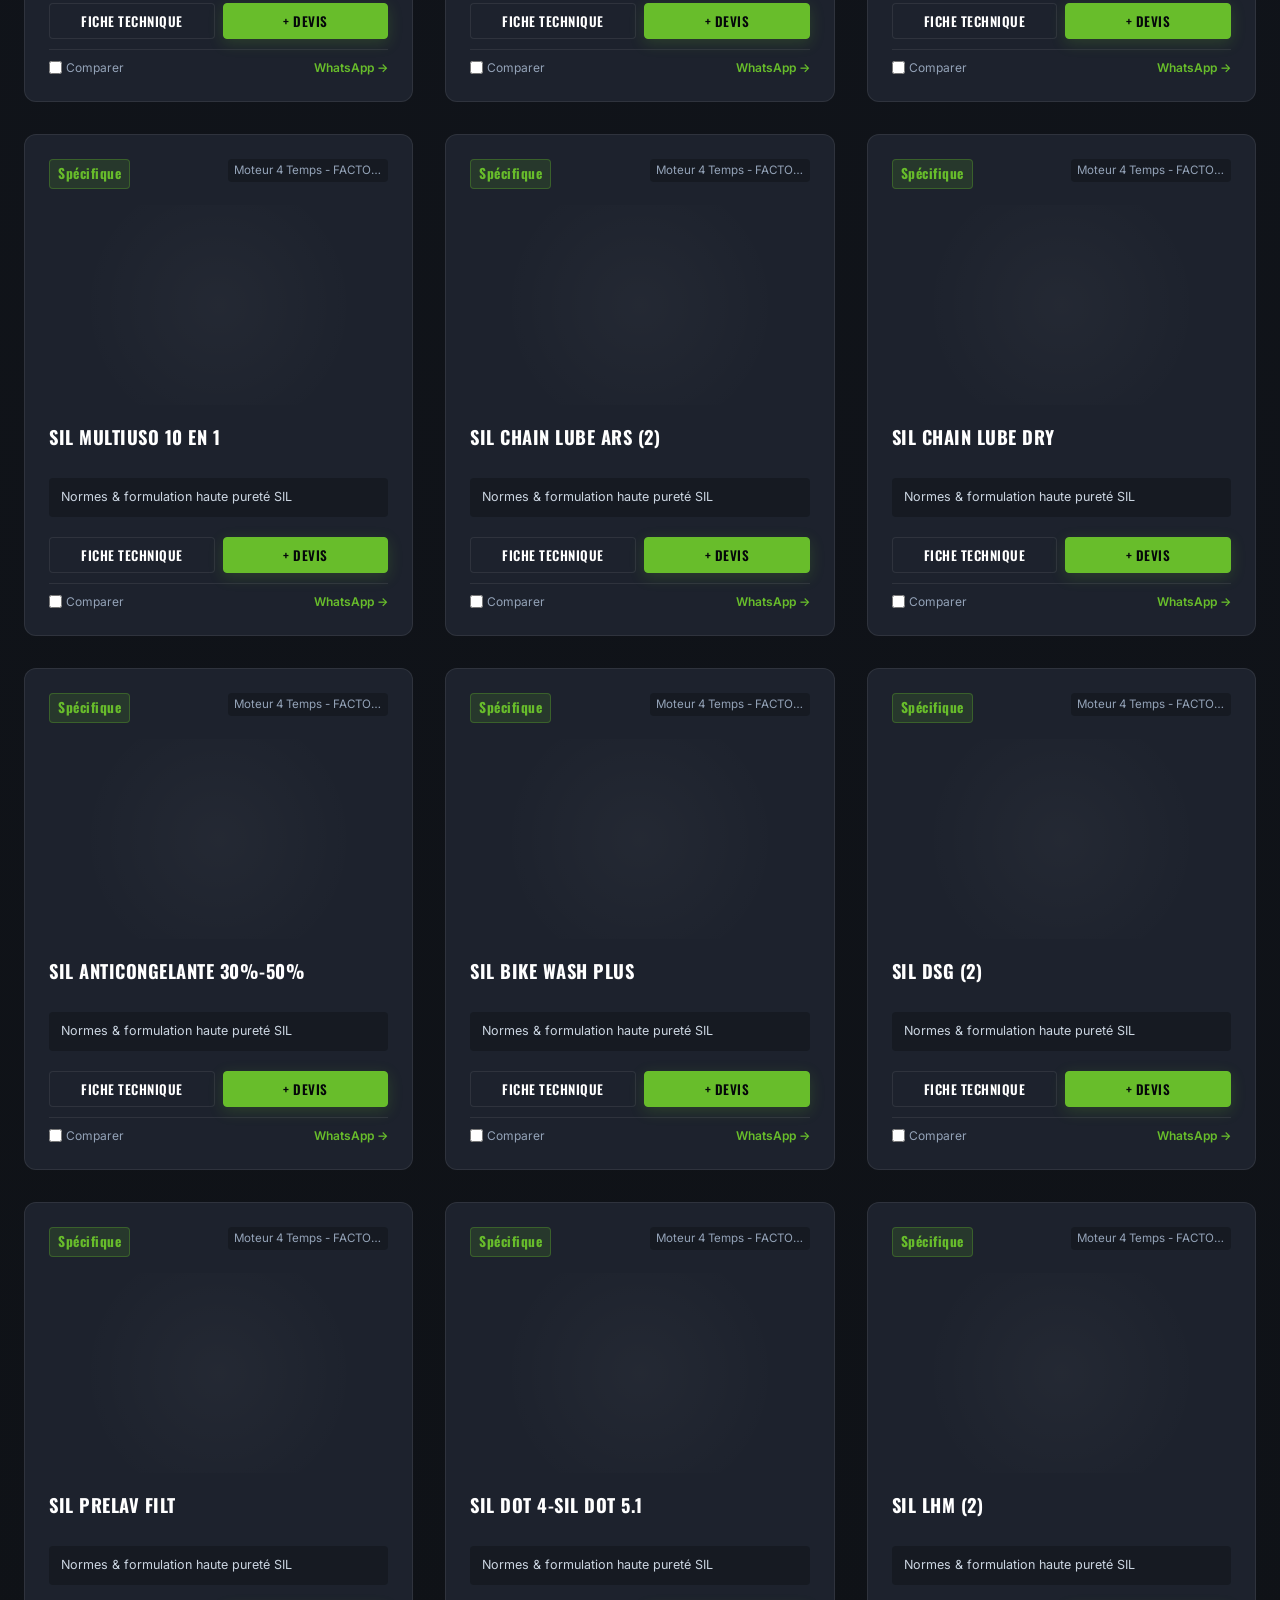
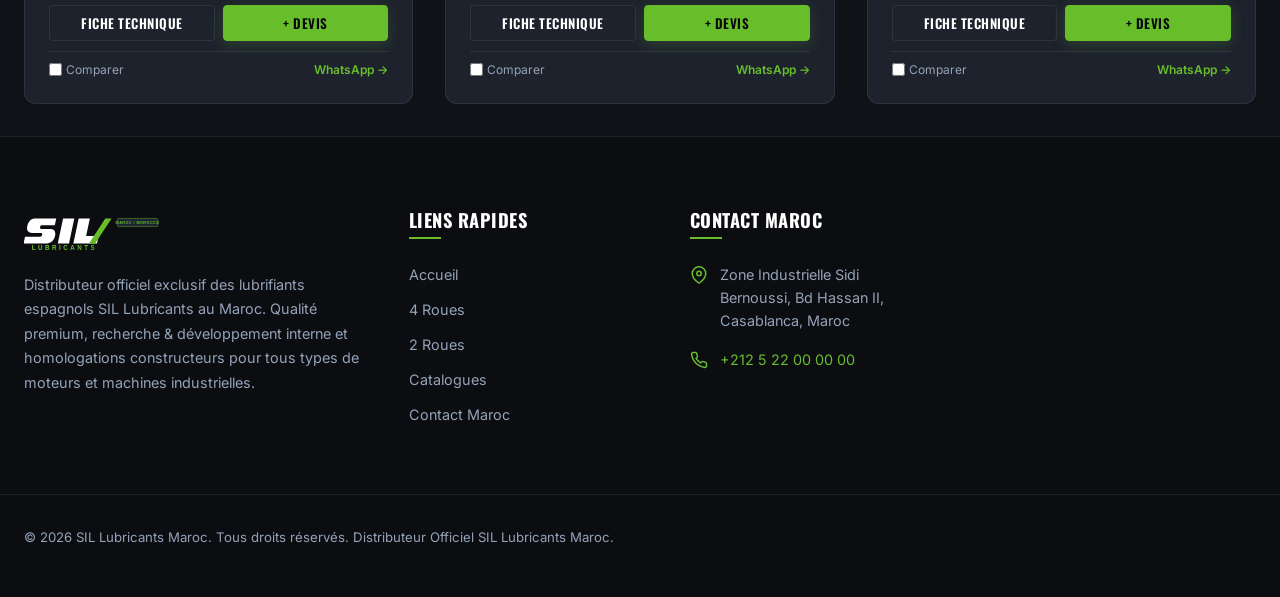
==== commit 79e9247f: "Remove Actualites tab and motorsport news section from website and navigation" ====
--- a/2-roues.html
+++ b/2-roues.html
@@ -68,7 +68,6 @@
         <a href="2-roues.html" class="nav-link active" data-i18n="nav.2_wheels">2 Roues</a>
         <a href="catalogues.html" class="nav-link" data-i18n="nav.catalogues">Catalogues</a>
         <a href="entreprise.html" class="nav-link" data-i18n="nav.company">Entreprise</a>
-        <a href="actualites.html" class="nav-link" data-i18n="nav.news">Actualités</a>
         <a href="index.html#contact-maroc" class="nav-link" data-i18n="nav.contact">Contact Maroc</a>
       </nav>
 
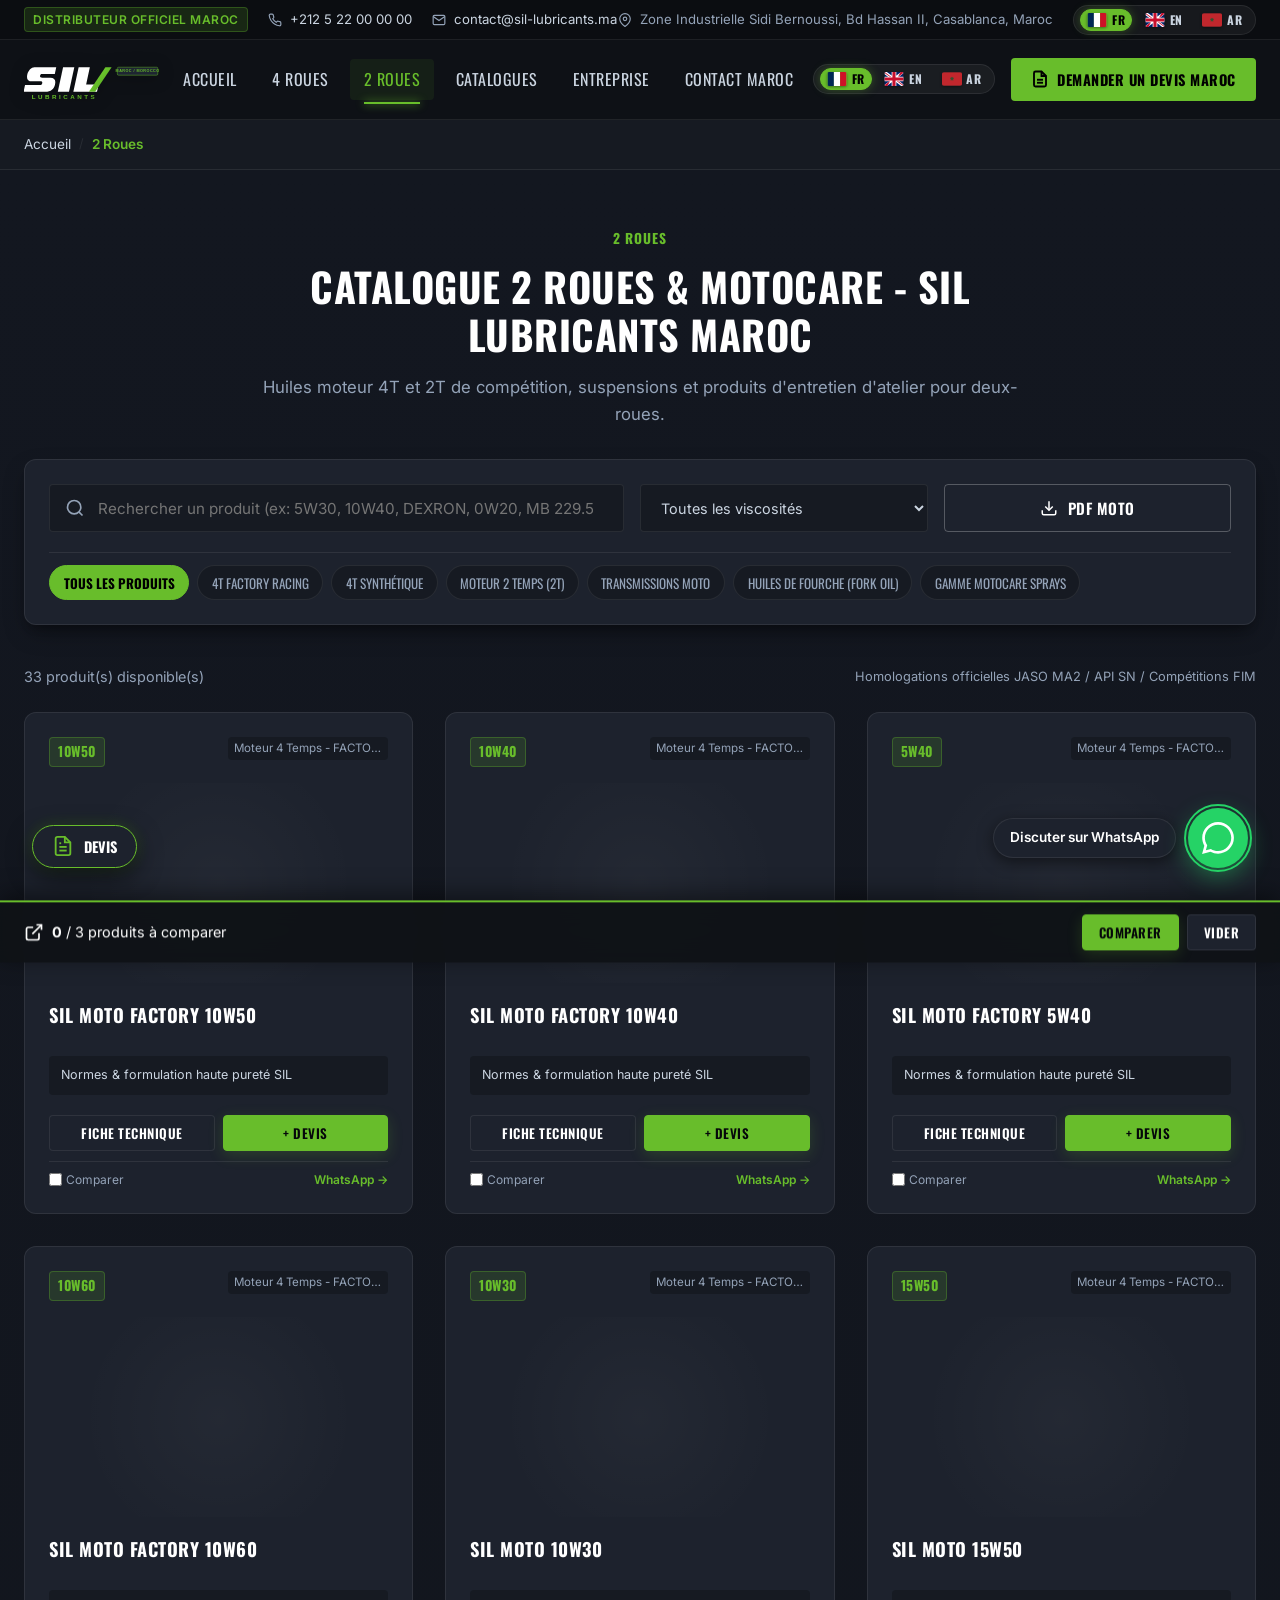
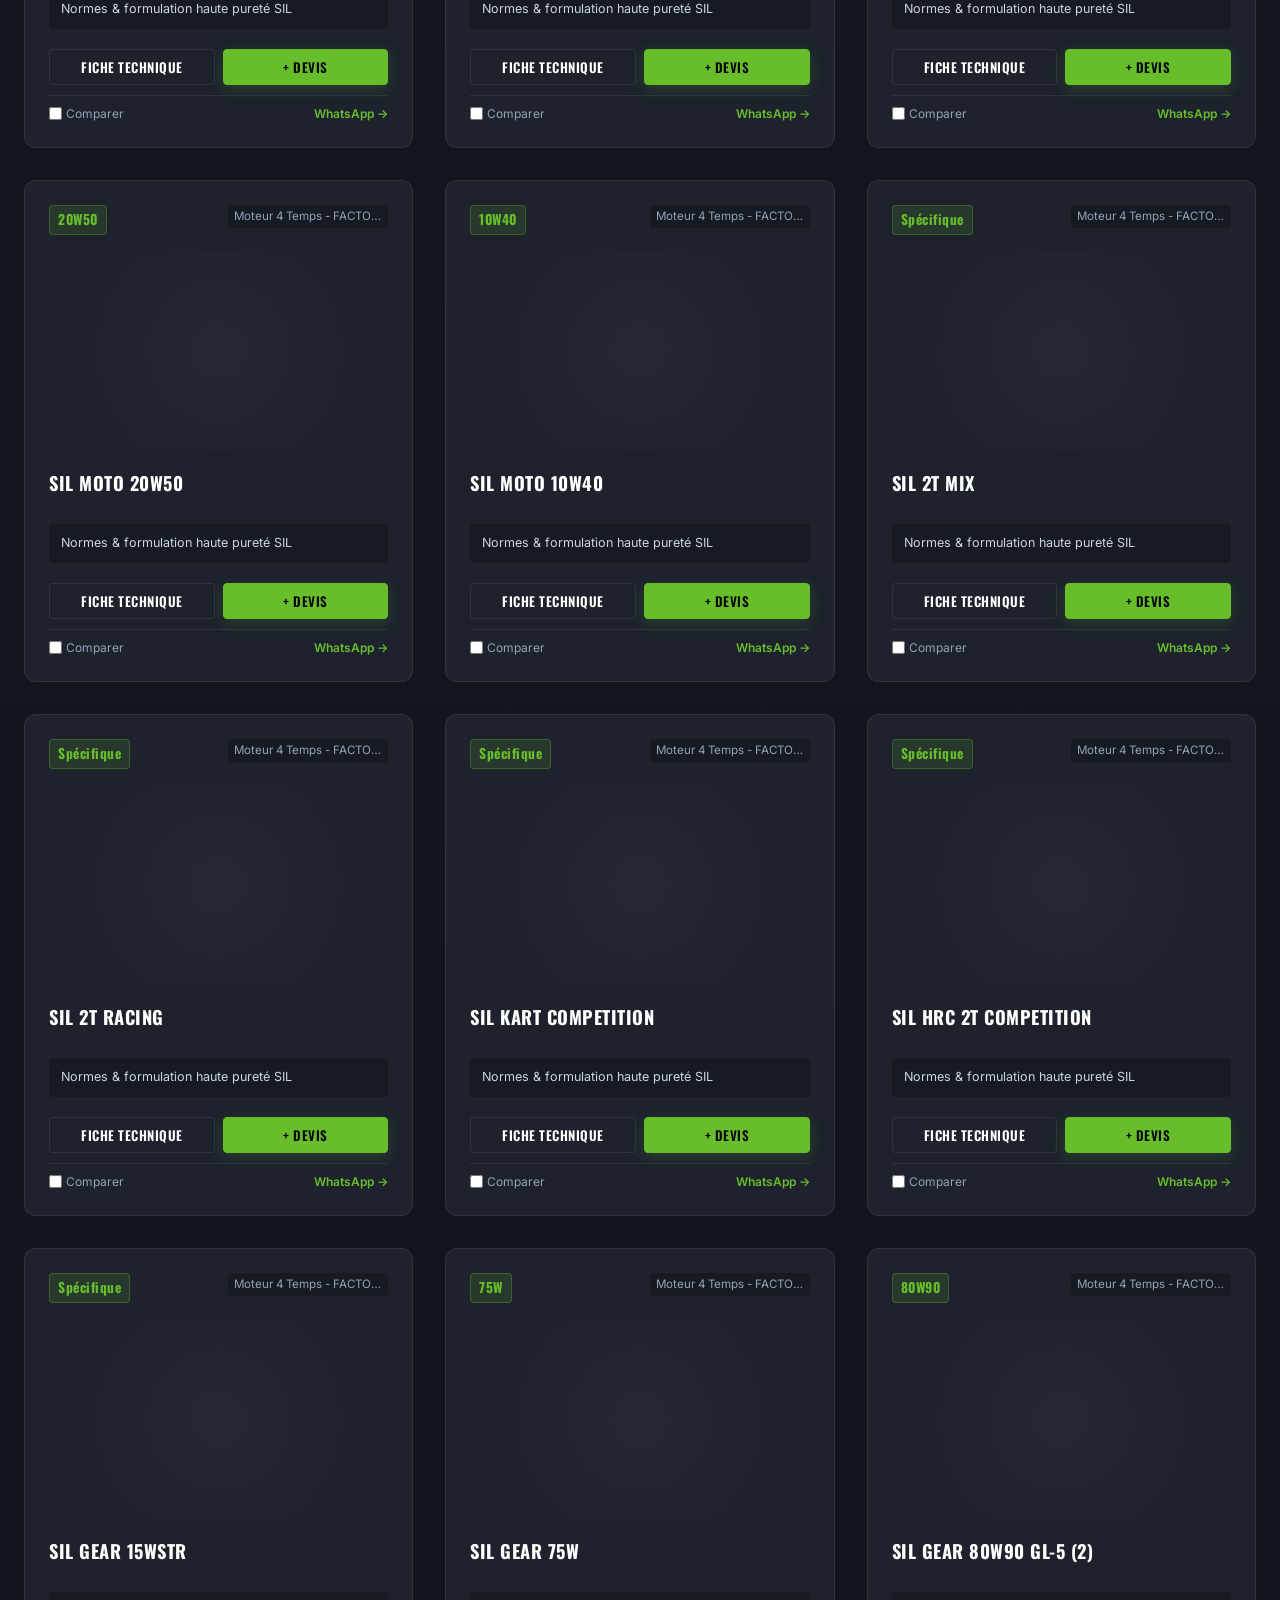
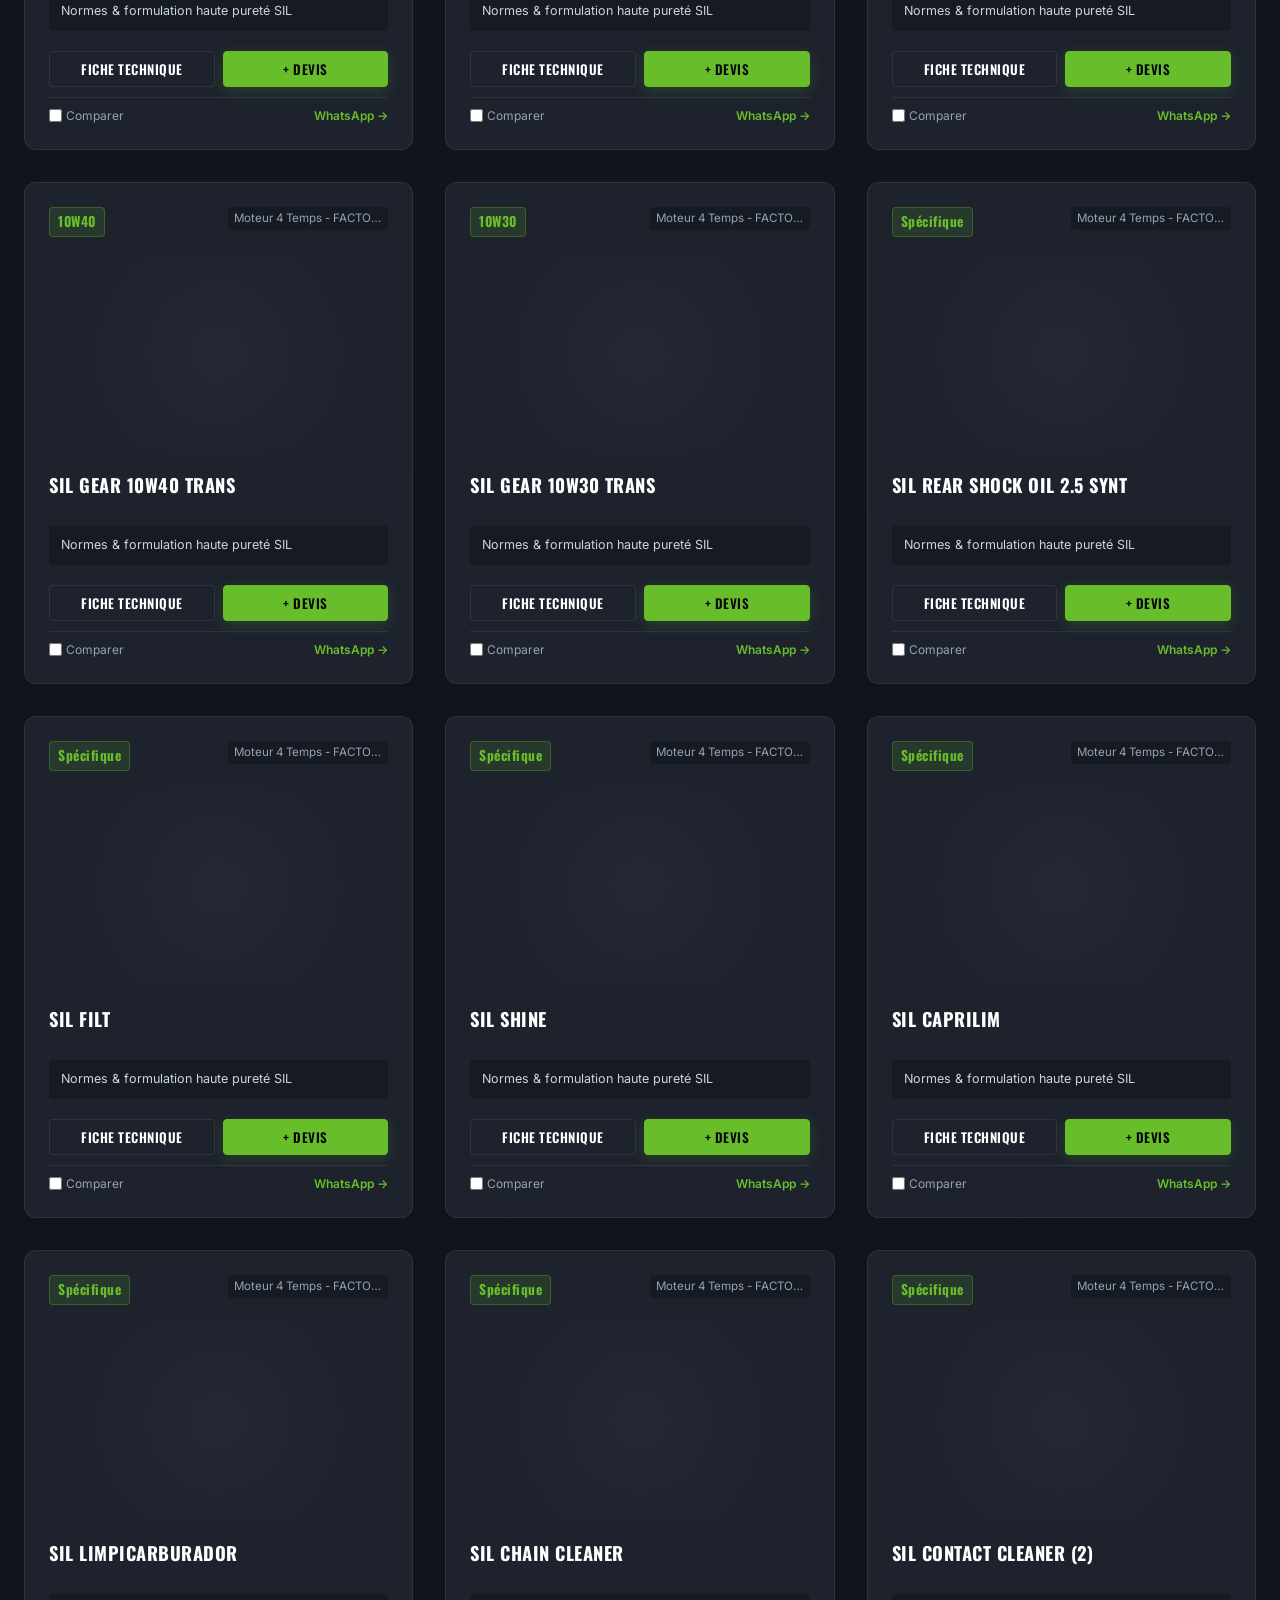
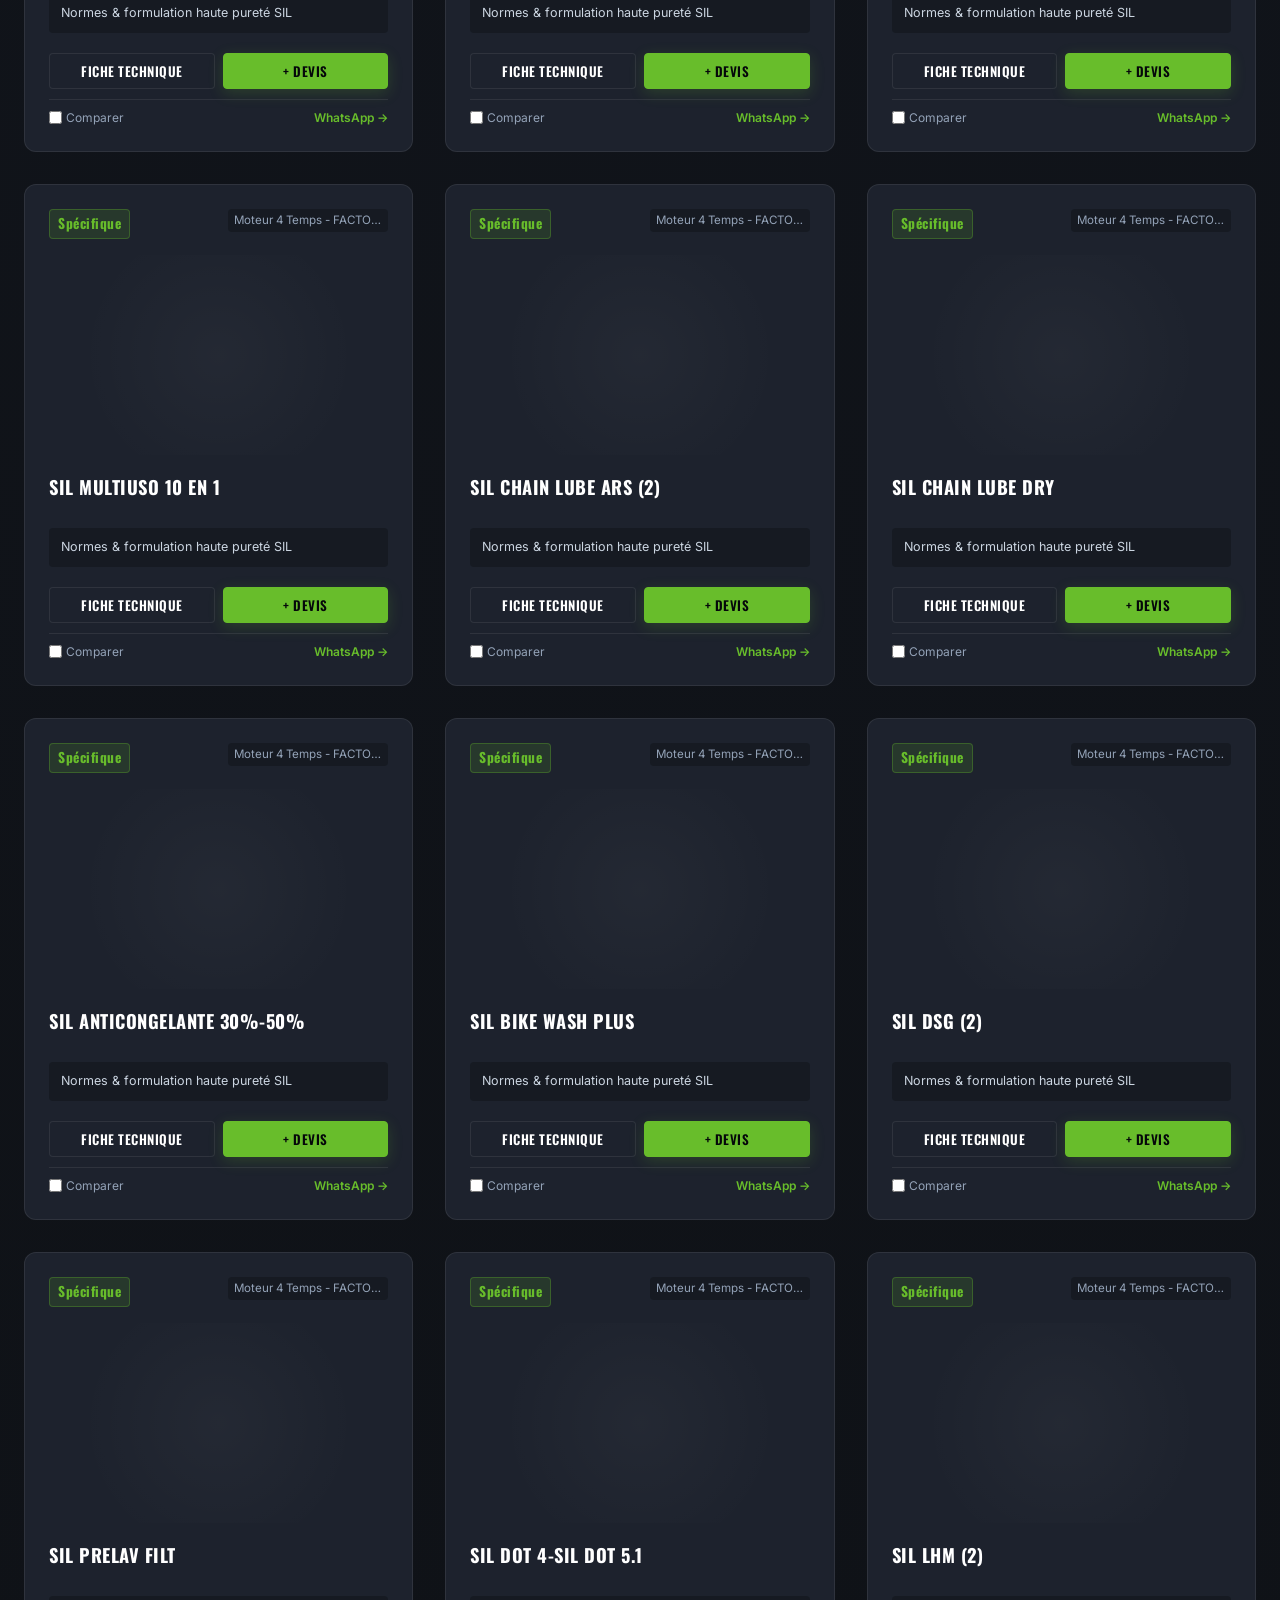
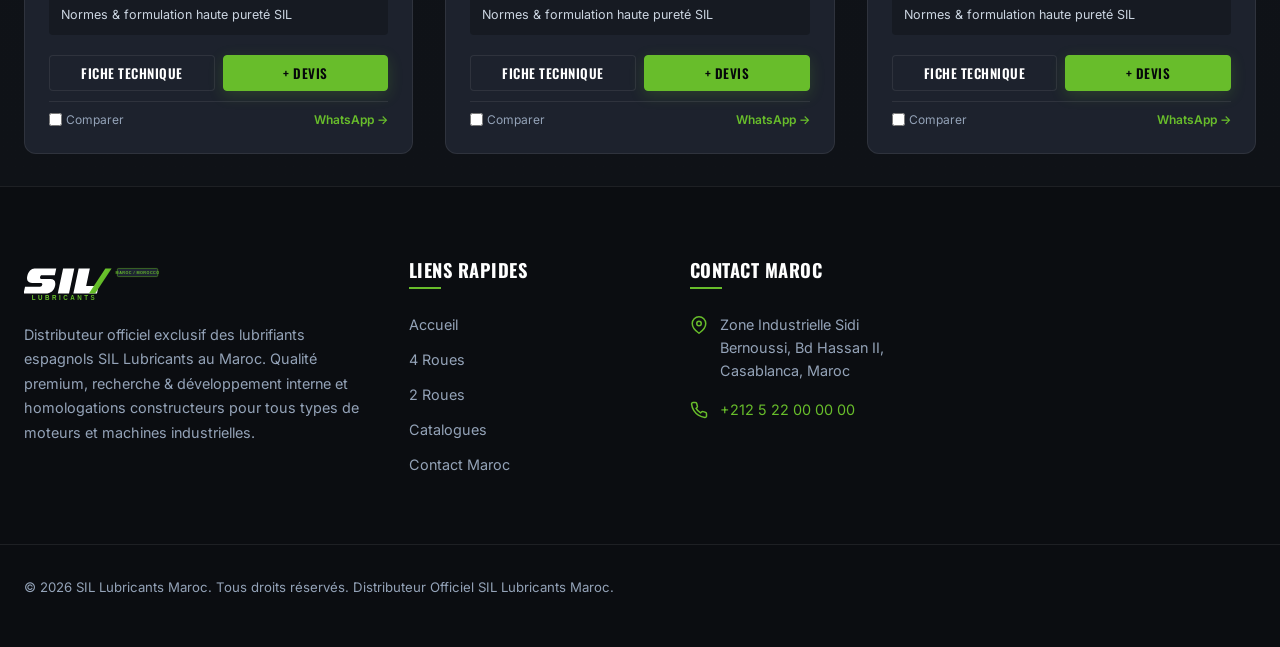
==== commit 5359c505: "Enhance navigation UX: add scroll progress bar, floating back-to-top button, quick jump bar on homep" ====
--- a/2-roues.html
+++ b/2-roues.html
@@ -95,6 +95,15 @@
     </div>
   </header>
 
+  <!-- BREADCRUMBS BAR -->
+  <nav class="breadcrumbs-bar" aria-label="Fil d'Ariane">
+    <div class="container breadcrumbs-list">
+      <a href="index.html" data-i18n="nav.home">Accueil</a>
+      <span class="breadcrumbs-separator">/</span>
+      <span class="breadcrumbs-current" data-i18n="nav.2_wheels">Gamme 2 Roues (Motos & Motocare)</span>
+    </div>
+  </nav>
+
   <!-- PAGE HEADER -->
   <section class="section" style="padding: 3.5rem 0 2rem 0; background: linear-gradient(180deg, #131720 0%, #0f1217 100%);">
     <div class="container">
--- a/css/components.css
+++ b/css/components.css
@@ -1580,3 +1580,226 @@
   max-height: 300px;
   padding-bottom: 1.25rem;
 }
+
+/* ==========================================================================
+   SCROLL PROGRESS BAR
+   ========================================================================== */
+.scroll-progress-bar {
+  position: fixed;
+  top: 0;
+  left: 0;
+  height: 3px;
+  background: linear-gradient(90deg, var(--accent-green), #76d332, #a3e635);
+  z-index: 1001;
+  width: 0%;
+  transition: width 0.1s ease;
+  box-shadow: 0 0 10px var(--accent-green);
+}
+
+/* ==========================================================================
+   DESKTOP NAVIGATION DROPDOWNS
+   ========================================================================== */
+.nav-item-dropdown {
+  position: relative;
+  display: inline-flex;
+  align-items: center;
+}
+
+.nav-item-dropdown:hover .nav-dropdown-menu {
+  opacity: 1;
+  visibility: visible;
+  transform: translateY(0);
+}
+
+.nav-dropdown-menu {
+  position: absolute;
+  top: 100%;
+  left: 0;
+  min-width: 260px;
+  background: rgba(22, 26, 34, 0.98);
+  backdrop-filter: blur(16px);
+  border: 1px solid var(--border-light);
+  border-radius: var(--radius-md);
+  box-shadow: 0 15px 35px rgba(0, 0, 0, 0.6), 0 0 15px rgba(104, 189, 43, 0.15);
+  padding: 0.75rem;
+  display: flex;
+  flex-direction: column;
+  gap: 0.4rem;
+  opacity: 0;
+  visibility: hidden;
+  transform: translateY(10px);
+  transition: all var(--transition-fast);
+  z-index: 105;
+}
+
+[dir="rtl"] .nav-dropdown-menu {
+  left: auto;
+  right: 0;
+}
+
+.nav-dropdown-item {
+  display: flex;
+  align-items: center;
+  gap: 0.75rem;
+  padding: 0.6rem 0.85rem;
+  border-radius: var(--radius-sm);
+  color: var(--text-secondary);
+  text-decoration: none;
+  font-size: 0.9rem;
+  font-weight: 500;
+  transition: all var(--transition-fast);
+}
+
+.nav-dropdown-item:hover {
+  background: rgba(104, 189, 43, 0.12);
+  color: #fff;
+  transform: translateX(4px);
+}
+
+[dir="rtl"] .nav-dropdown-item:hover {
+  transform: translateX(-4px);
+}
+
+.nav-dropdown-item svg {
+  color: var(--accent-green);
+  flex-shrink: 0;
+}
+
+/* ==========================================================================
+   HOMEPAGE QUICK-JUMP BAR
+   ========================================================================== */
+.quick-jump-bar {
+  background: var(--bg-secondary);
+  border-top: 1px solid var(--border-light);
+  border-bottom: 1px solid var(--border-light);
+  padding: 0.75rem 0;
+  position: relative;
+  z-index: 20;
+}
+
+.quick-jump-inner {
+  display: flex;
+  align-items: center;
+  justify-content: center;
+  gap: 0.75rem;
+  overflow-x: auto;
+  white-space: nowrap;
+  -webkit-overflow-scrolling: touch;
+  scrollbar-width: none;
+  padding: 0.25rem 0.5rem;
+}
+
+.quick-jump-inner::-webkit-scrollbar {
+  display: none;
+}
+
+.quick-jump-chip {
+  display: inline-flex;
+  align-items: center;
+  gap: 0.4rem;
+  background: var(--bg-card);
+  border: 1px solid var(--border-light);
+  color: var(--text-secondary);
+  padding: 0.45rem 1rem;
+  border-radius: 9999px;
+  font-size: 0.85rem;
+  font-weight: 600;
+  text-decoration: none;
+  transition: all var(--transition-fast);
+  flex-shrink: 0;
+}
+
+.quick-jump-chip:hover,
+.quick-jump-chip:active {
+  background: var(--accent-green);
+  color: #000;
+  border-color: var(--accent-green);
+  transform: translateY(-2px);
+  box-shadow: 0 4px 12px var(--accent-green-glow);
+}
+
+.quick-jump-chip svg {
+  stroke-width: 2.2;
+}
+
+/* ==========================================================================
+   BREADCRUMBS BAR FOR INNER PAGES
+   ========================================================================== */
+.breadcrumbs-bar {
+  background: var(--bg-secondary);
+  border-bottom: 1px solid var(--border-light);
+  padding: 0.85rem 0;
+}
+
+.breadcrumbs-list {
+  display: flex;
+  align-items: center;
+  gap: 0.5rem;
+  font-size: 0.85rem;
+  color: var(--text-muted);
+}
+
+.breadcrumbs-list a {
+  color: var(--text-secondary);
+  text-decoration: none;
+  transition: color var(--transition-fast);
+}
+
+.breadcrumbs-list a:hover {
+  color: var(--accent-green);
+}
+
+.breadcrumbs-separator {
+  color: var(--border-light);
+  font-size: 0.8rem;
+}
+
+.breadcrumbs-current {
+  color: var(--accent-green);
+  font-weight: 600;
+}
+
+/* ==========================================================================
+   BACK TO TOP BUTTON
+   ========================================================================== */
+.back-to-top-btn {
+  position: fixed;
+  bottom: 5.5rem;
+  right: 1.5rem;
+  width: 44px;
+  height: 44px;
+  border-radius: 50%;
+  background: var(--bg-card);
+  border: 1px solid var(--border-light);
+  color: #fff;
+  display: flex;
+  align-items: center;
+  justify-content: center;
+  cursor: pointer;
+  z-index: 990;
+  opacity: 0;
+  visibility: hidden;
+  transform: translateY(20px);
+  transition: all var(--transition-normal);
+  box-shadow: 0 6px 20px rgba(0,0,0,0.5);
+}
+
+[dir="rtl"] .back-to-top-btn {
+  right: auto;
+  left: 1.5rem;
+}
+
+.back-to-top-btn.visible {
+  opacity: 1;
+  visibility: visible;
+  transform: translateY(0);
+}
+
+.back-to-top-btn:hover {
+  background: var(--accent-green);
+  color: #000;
+  border-color: var(--accent-green);
+  box-shadow: 0 0 15px var(--accent-green-glow);
+  transform: translateY(-3px);
+}
+
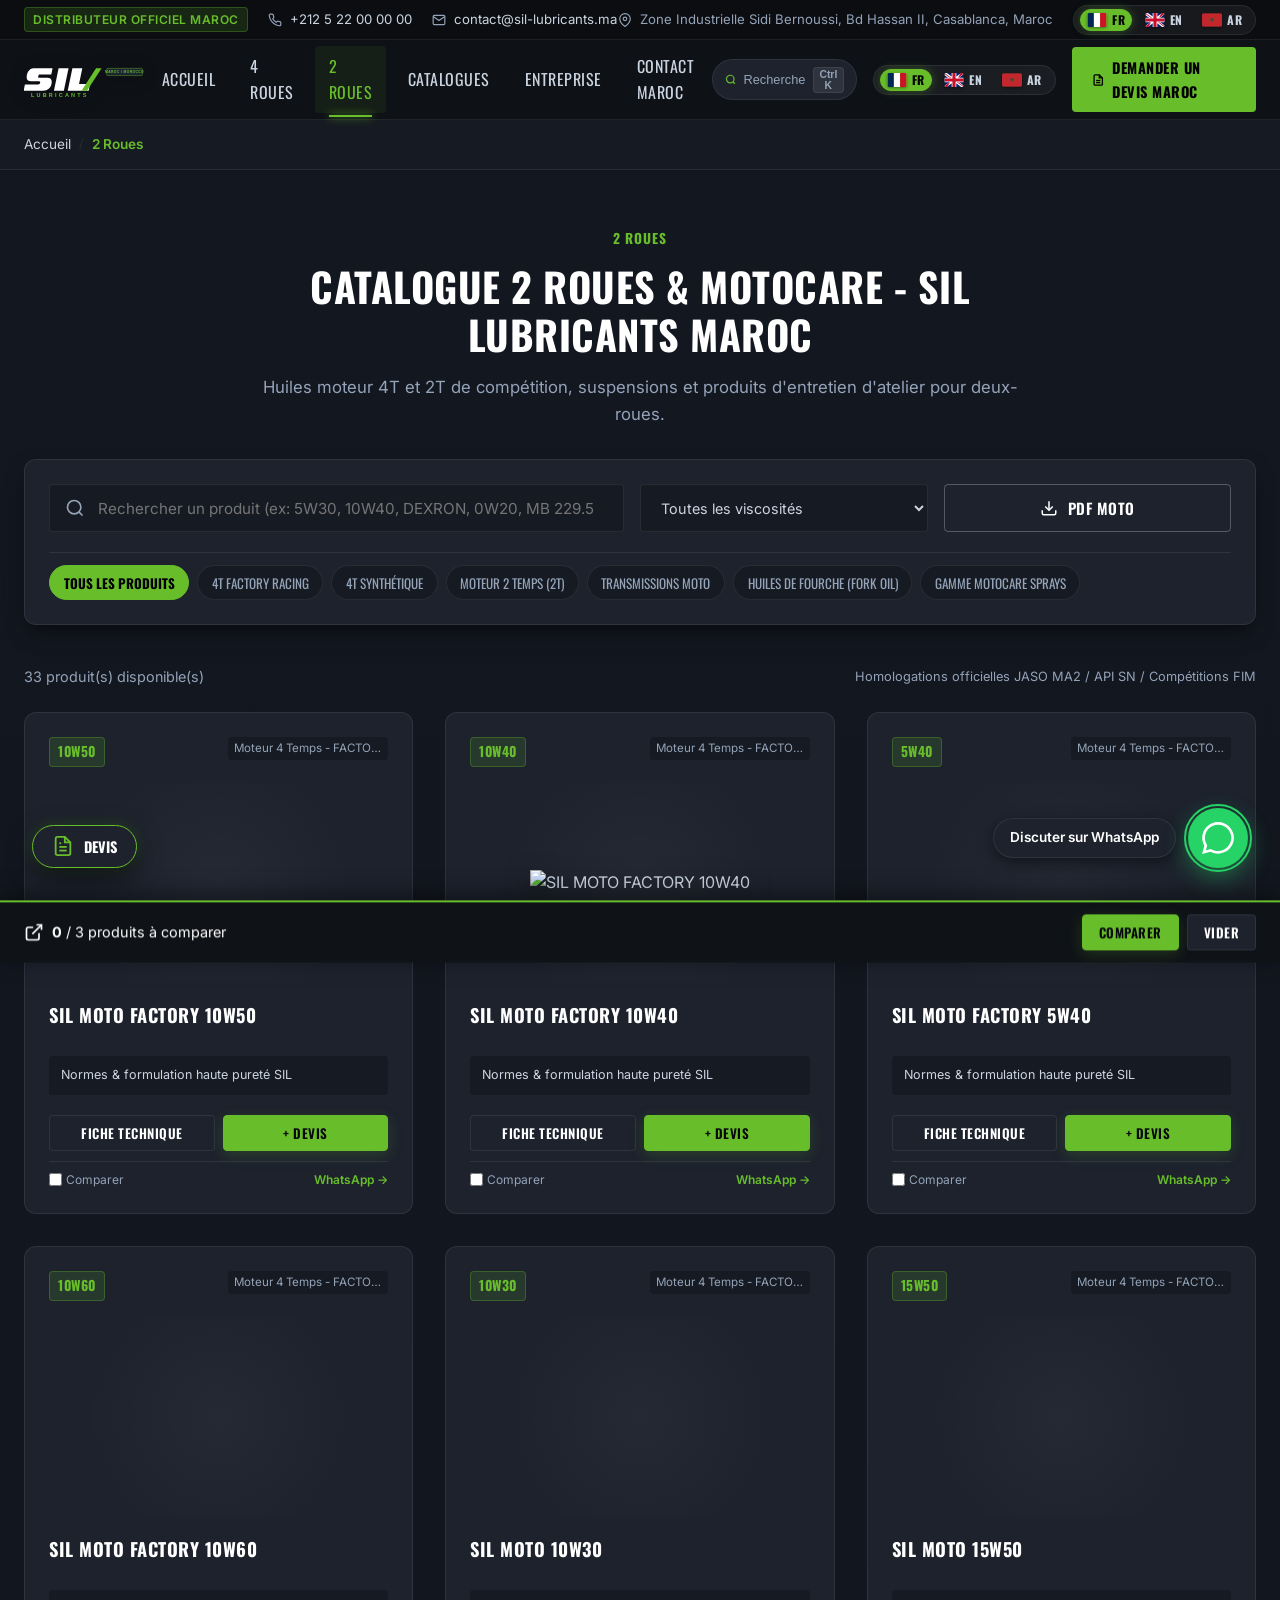
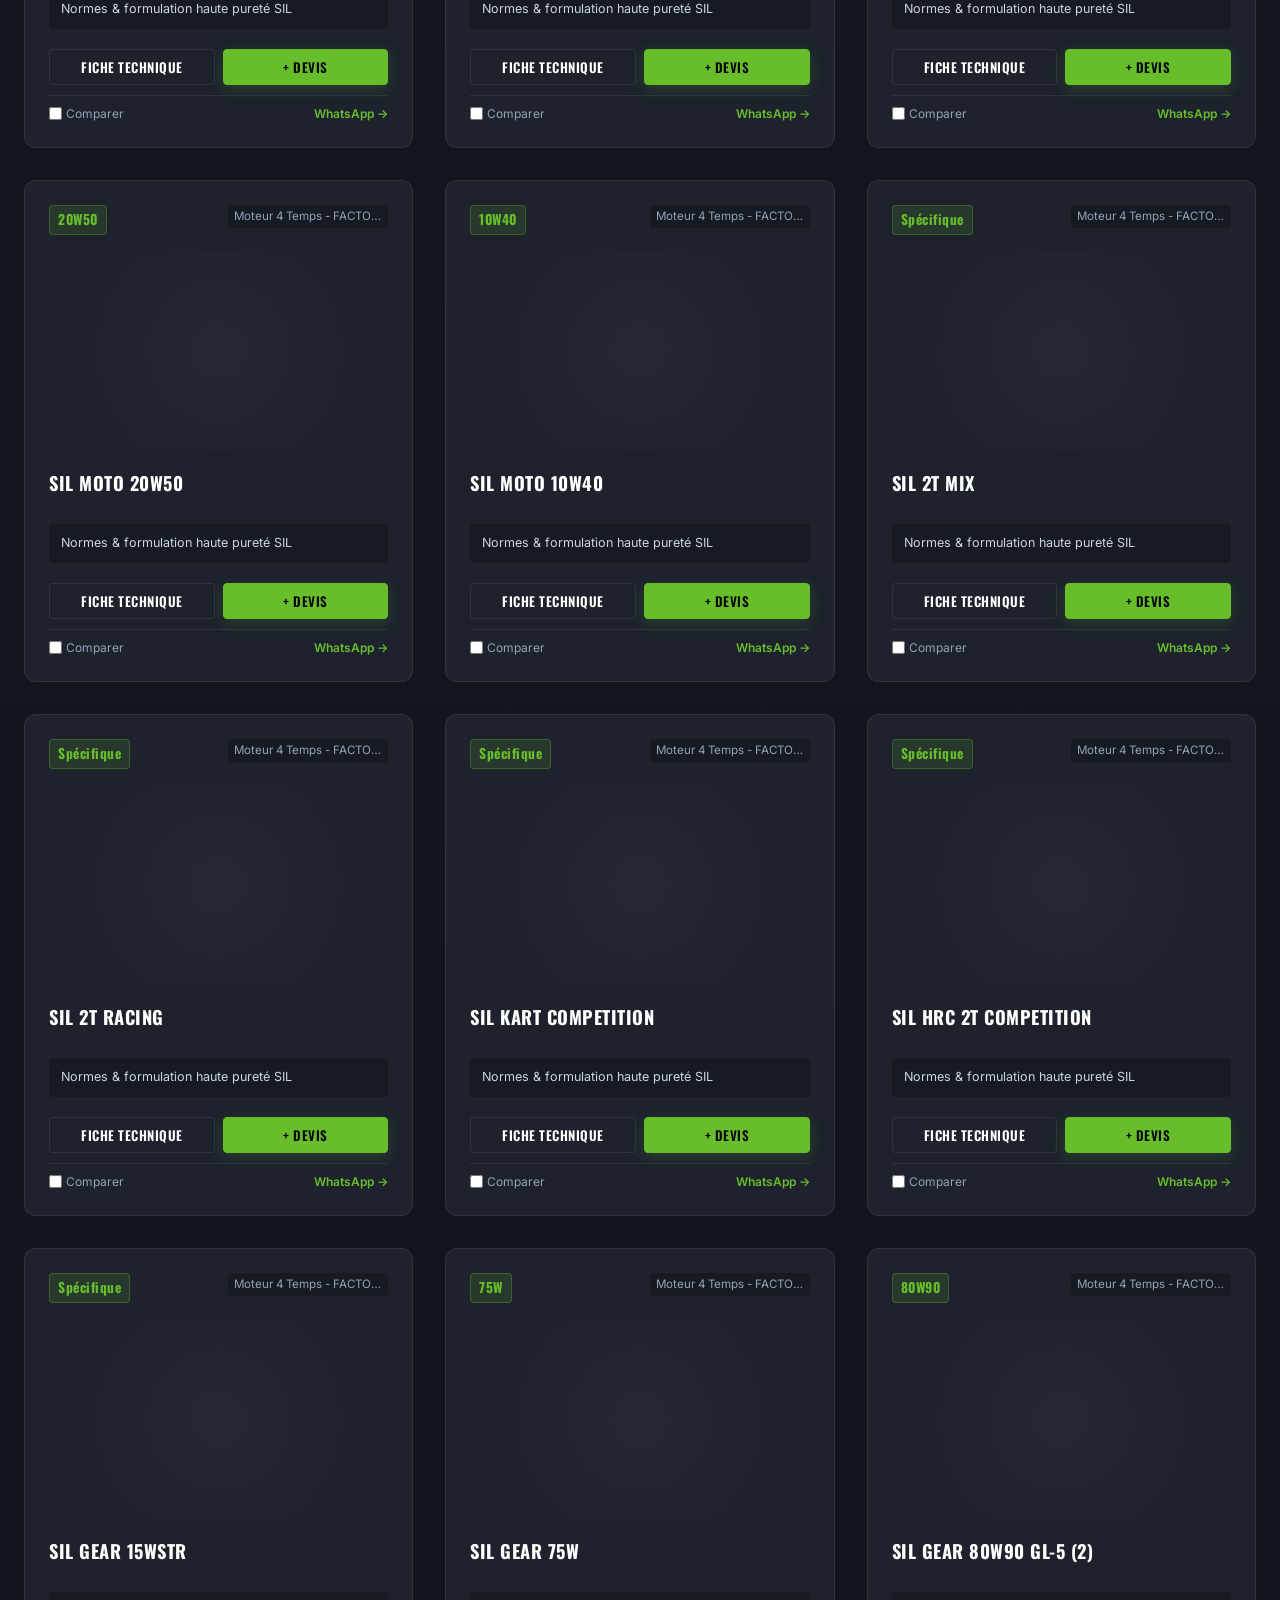
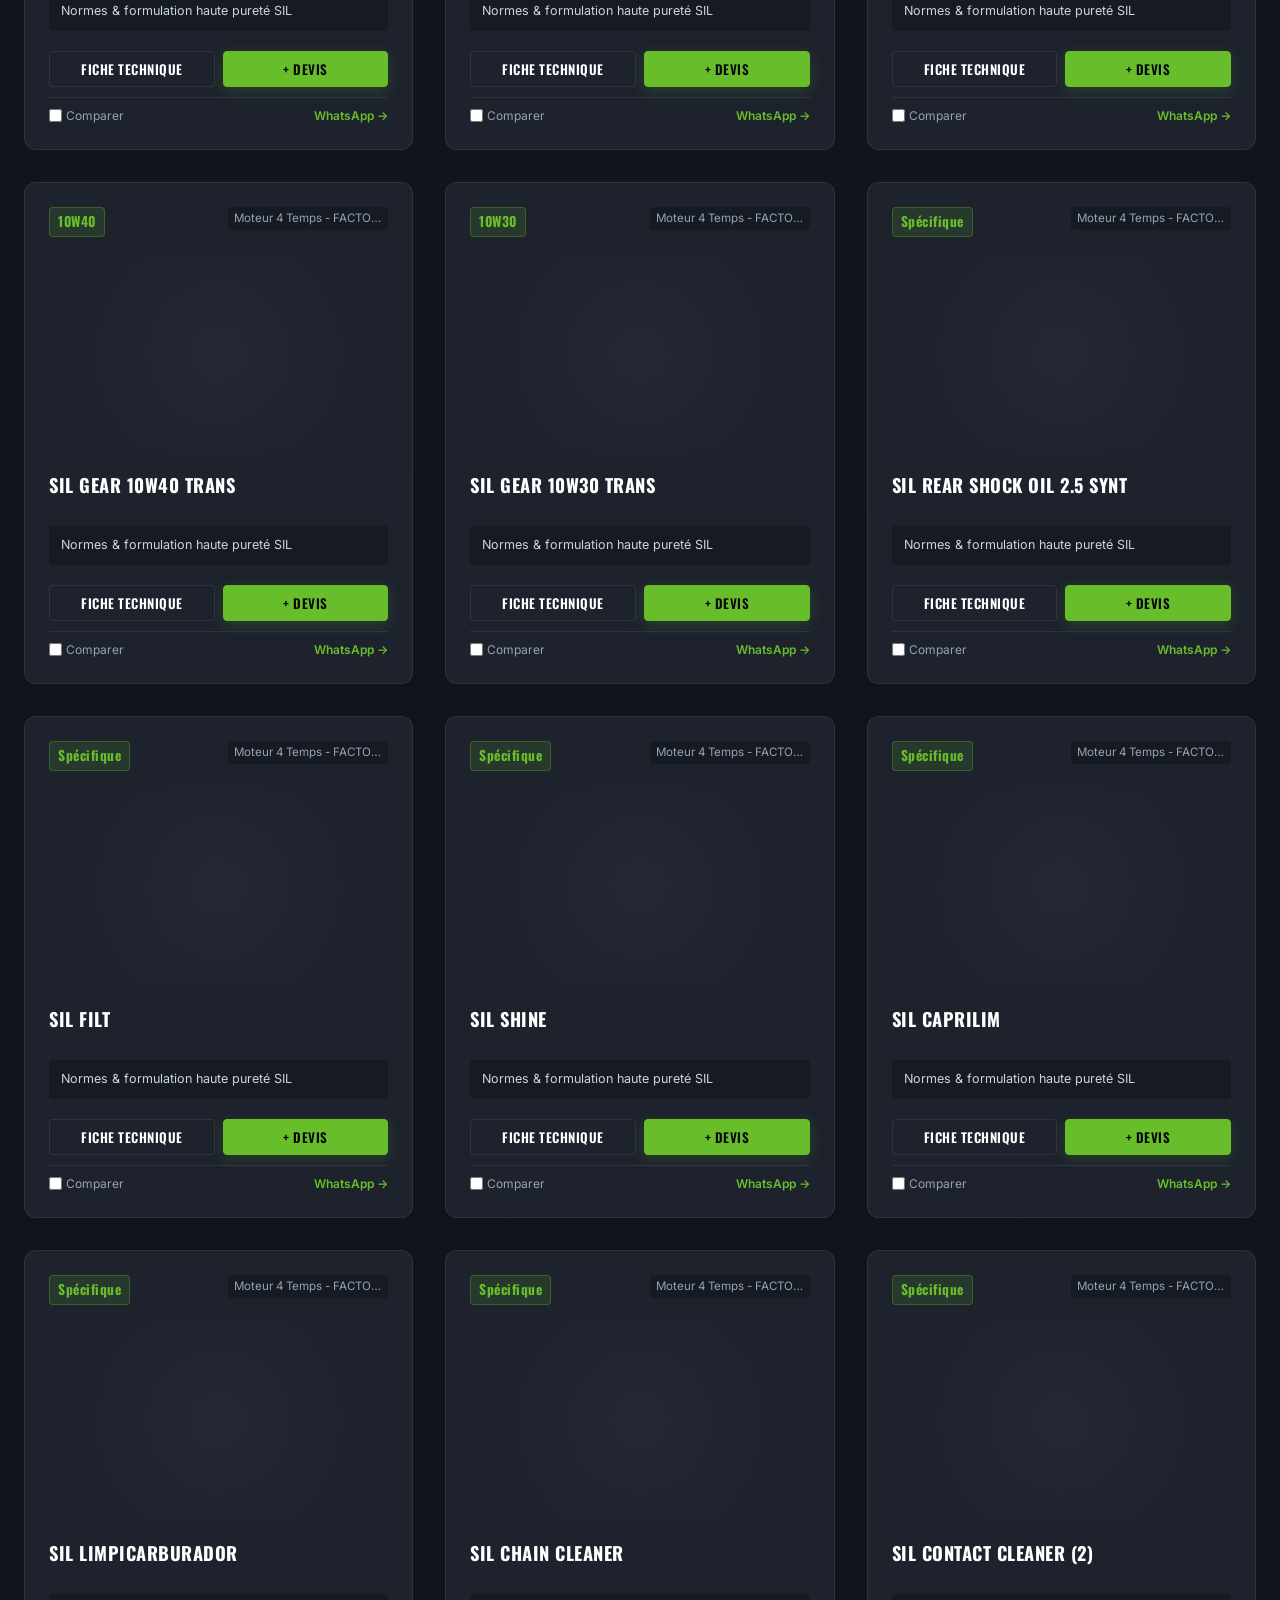
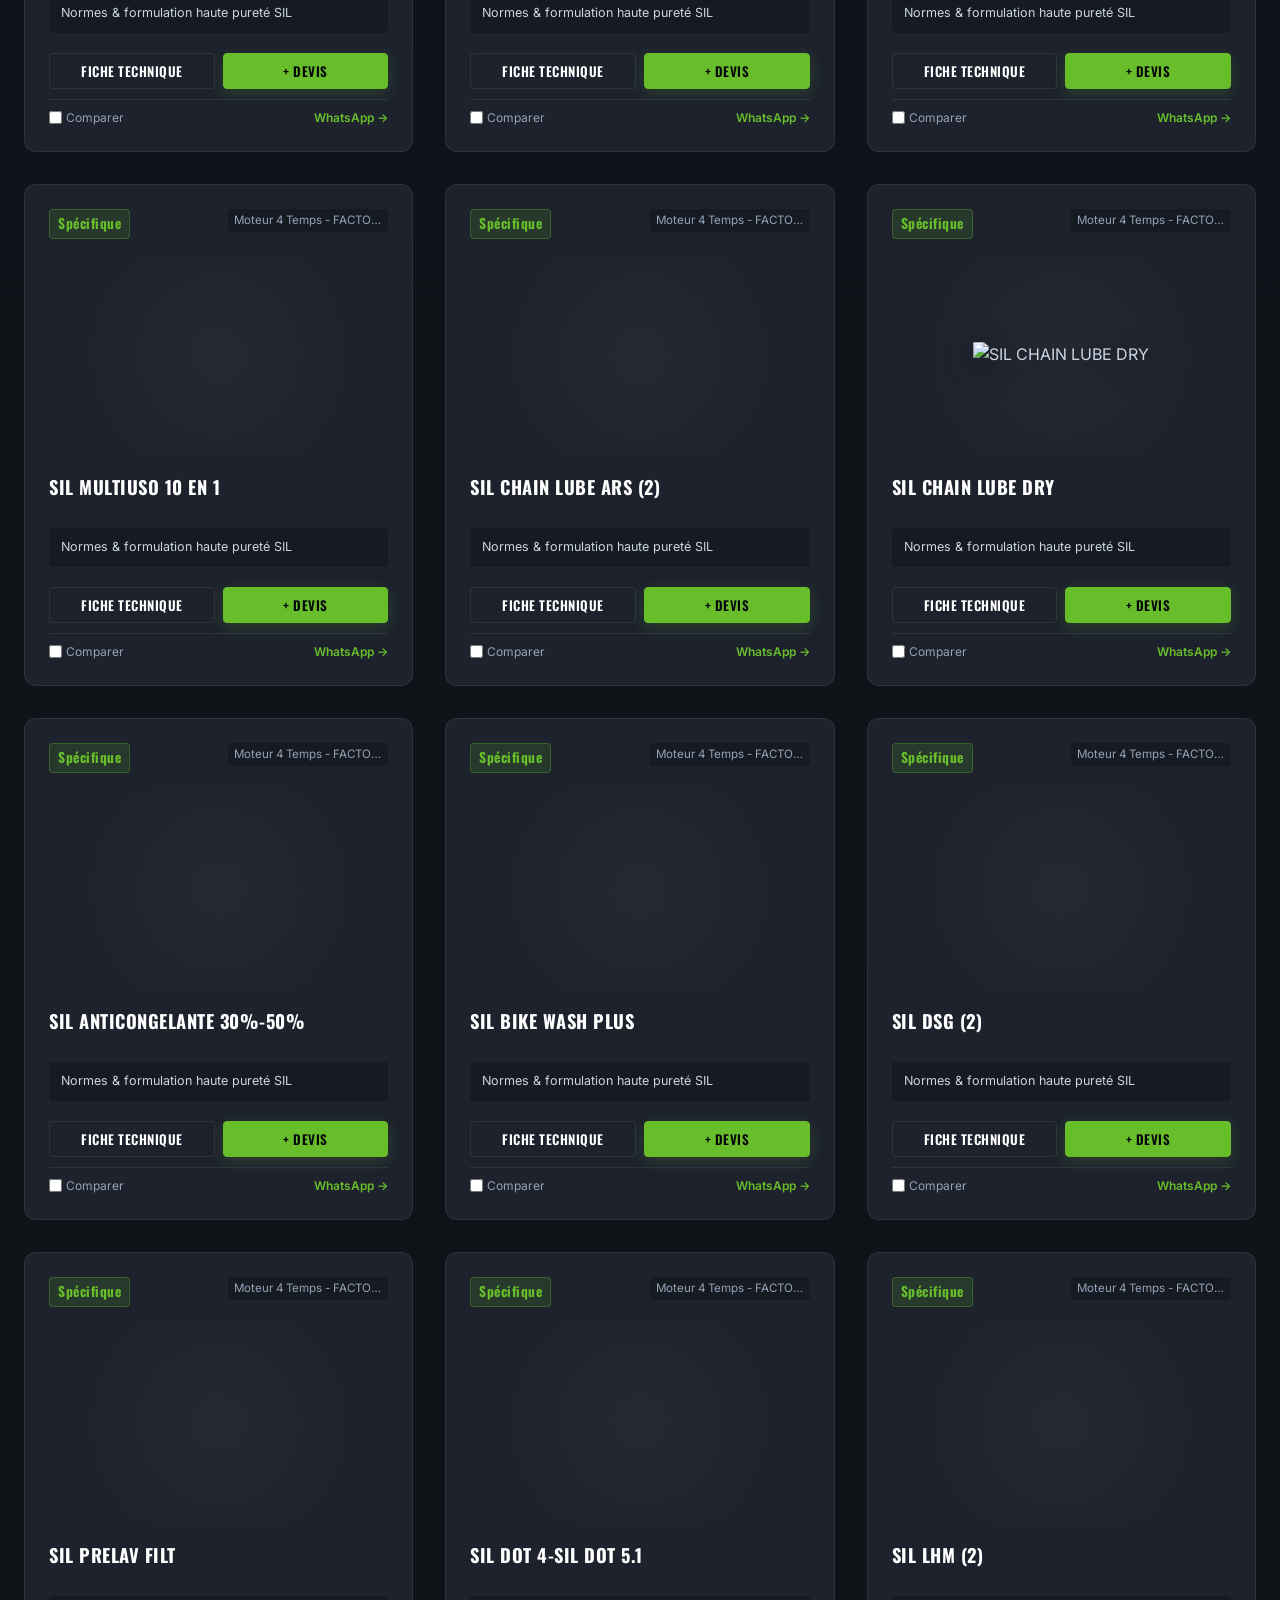
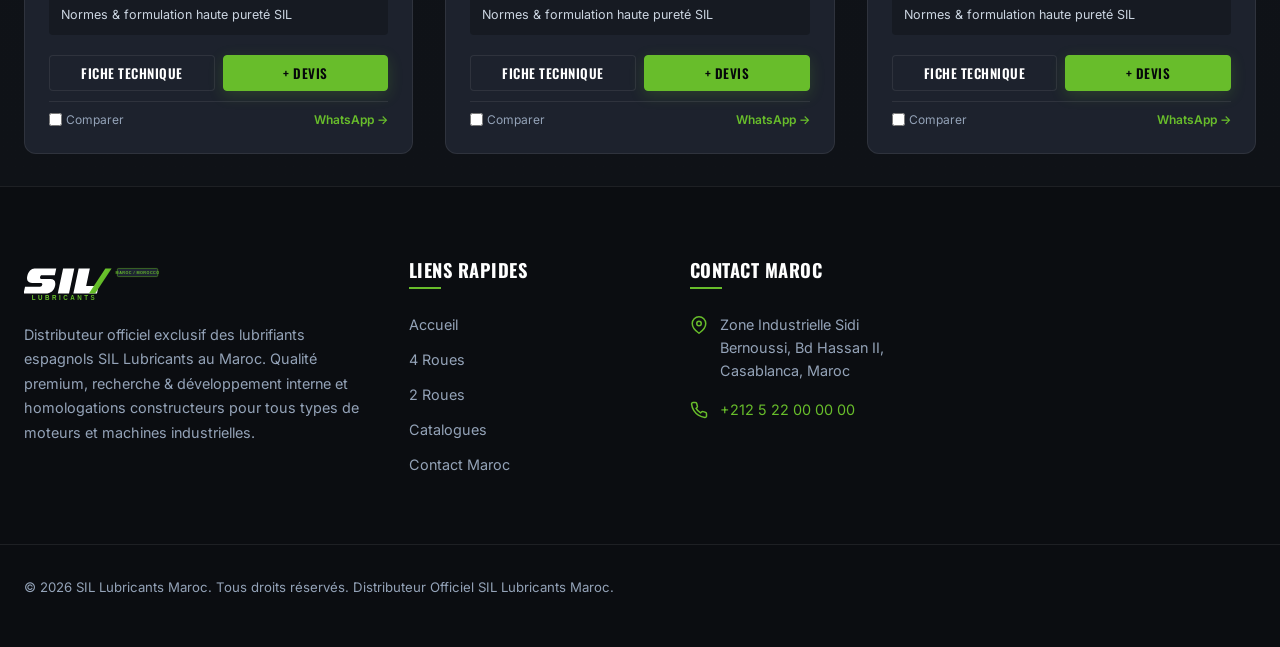
==== commit 857e5526: "Add global instant search engine with keyboard shortcut Ctrl+K and interactive Moroccan city deliver" ====
--- a/2-roues.html
+++ b/2-roues.html
@@ -72,6 +72,11 @@
       </nav>
 
       <div class="header-actions">
+        <button class="search-trigger-btn" aria-label="Rechercher un produit">
+          <svg width="15" height="15" viewBox="0 0 24 24" fill="none" stroke="currentColor" stroke-width="2.5"><circle cx="11" cy="11" r="8"></circle><line x1="21" y1="21" x2="16.65" y2="16.65"></line></svg>
+          <span class="search-btn-text">Recherche</span>
+          <span class="search-btn-badge">Ctrl K</span>
+        </button>
         <div class="lang-switcher-flags">
           <button class="lang-btn flag-btn active" data-lang="fr" title="Français" aria-label="Français">
             <svg class="flag-icon" viewBox="0 0 640 480"><path fill="#002654" d="M0 0h213.3v480H0z"/><path fill="#fff" d="M213.3 0h213.4v480H213.3z"/><path fill="#ce1126" d="M426.7 0H640v480H426.7z"/></svg>
@@ -226,6 +231,7 @@
   <script src="js/comparator.js"></script>
   <script src="js/catalog.js"></script>
   <script src="js/whatsapp-widget.js"></script>
+  <script src="js/global-search.js" defer></script>
   <script src="js/app.js"></script>
   <script>
     document.addEventListener('DOMContentLoaded', () => {
--- a/css/main.css
+++ b/css/main.css
@@ -276,15 +276,57 @@
   width: 100%;
 }
 
-/* Header Right Actions (Flags + Quote + Hamburger) */
+/* Header Right Actions (Search + Flags + Quote) */
 .header-actions {
   display: flex;
   align-items: center;
-  gap: 0.75rem;
-}
-
-/* Animated Hamburger Button */
-.mobile-toggle {
+  gap: 0.65rem;
+}
+
+.search-trigger-btn {
+  display: inline-flex;
+  align-items: center;
+  gap: 0.45rem;
+  background: var(--bg-card);
+  border: 1px solid var(--border-light);
+  color: var(--text-muted);
+  padding: 0.4rem 0.75rem;
+  border-radius: 9999px;
+  cursor: pointer;
+  font-size: 0.8rem;
+  transition: all var(--transition-fast);
+}
+
+.search-trigger-btn:hover {
+  background: var(--bg-card-hover);
+  border-color: var(--accent-green);
+  color: #fff;
+}
+
+.search-trigger-btn svg {
+  color: var(--accent-green);
+}
+
+.search-btn-badge {
+  background: rgba(255, 255, 255, 0.08);
+  border: 1px solid var(--border-light);
+  border-radius: 4px;
+  font-size: 0.65rem;
+  font-weight: 700;
+  padding: 1px 4px;
+  color: var(--text-muted);
+}
+
+@media (max-width: 768px) {
+  .search-btn-text,
+  .search-btn-badge {
+    display: none;
+  }
+  .search-trigger-btn {
+    padding: 0.45rem;
+    border-radius: var(--radius-sm);
+  }
+}
   display: none;
   flex-direction: column;
   justify-content: center;
--- a/css/components.css
+++ b/css/components.css
@@ -1803,3 +1803,423 @@
   transform: translateY(-3px);
 }
 
+/* ==========================================================================
+   GLOBAL SEARCH MODAL
+   ========================================================================== */
+.search-modal-backdrop {
+  position: fixed;
+  inset: 0;
+  background: rgba(8, 10, 14, 0.85);
+  backdrop-filter: blur(12px);
+  -webkit-backdrop-filter: blur(12px);
+  z-index: 2000;
+  display: flex;
+  justify-content: center;
+  align-items: flex-start;
+  padding: 4rem 1rem 2rem 1rem;
+  opacity: 0;
+  visibility: hidden;
+  transition: all 0.25s ease;
+}
+
+.search-modal-backdrop.active {
+  opacity: 1;
+  visibility: visible;
+}
+
+.search-modal-container {
+  width: 100%;
+  max-width: 680px;
+  background: #11151c;
+  border: 1px solid var(--border-light);
+  border-radius: var(--radius-lg);
+  box-shadow: 0 25px 60px rgba(0, 0, 0, 0.8), 0 0 30px rgba(104, 189, 43, 0.15);
+  overflow: hidden;
+  display: flex;
+  flex-direction: column;
+  max-height: 80vh;
+}
+
+.search-modal-header {
+  display: flex;
+  align-items: center;
+  gap: 0.75rem;
+  padding: 1.25rem 1.5rem;
+  border-bottom: 1px solid var(--border-light);
+  background: #161a22;
+}
+
+.search-input-wrap {
+  position: relative;
+  flex: 1;
+  display: flex;
+  align-items: center;
+}
+
+.search-icon {
+  position: absolute;
+  left: 1rem;
+  color: var(--accent-green);
+  pointer-events: none;
+}
+
+[dir="rtl"] .search-icon {
+  left: auto;
+  right: 1rem;
+}
+
+.global-search-input {
+  width: 100%;
+  background: #0d1015;
+  border: 1px solid var(--border-light);
+  border-radius: var(--radius-md);
+  padding: 0.85rem 2.8rem;
+  color: #fff;
+  font-size: 1.05rem;
+  outline: none;
+  transition: border-color var(--transition-fast);
+}
+
+.global-search-input:focus {
+  border-color: var(--accent-green);
+  box-shadow: 0 0 10px rgba(104, 189, 43, 0.25);
+}
+
+.search-clear-btn {
+  position: absolute;
+  right: 1rem;
+  background: transparent;
+  border: none;
+  color: var(--text-muted);
+  font-size: 1.4rem;
+  cursor: pointer;
+}
+
+[dir="rtl"] .search-clear-btn {
+  right: auto;
+  left: 1rem;
+}
+
+.search-modal-close {
+  background: var(--bg-card);
+  border: 1px solid var(--border-light);
+  color: #fff;
+  width: 38px;
+  height: 38px;
+  border-radius: var(--radius-sm);
+  font-size: 1.4rem;
+  cursor: pointer;
+  display: flex;
+  align-items: center;
+  justify-content: center;
+  transition: all var(--transition-fast);
+}
+
+.search-modal-close:hover {
+  background: #ff4d4d;
+  border-color: #ff4d4d;
+  color: #fff;
+}
+
+.search-quick-tags {
+  display: flex;
+  align-items: center;
+  gap: 0.5rem;
+  padding: 0.75rem 1.5rem;
+  background: rgba(255, 255, 255, 0.02);
+  border-bottom: 1px solid var(--border-light);
+  overflow-x: auto;
+}
+
+.search-tag-label {
+  font-size: 0.75rem;
+  color: var(--text-muted);
+  font-weight: 600;
+  text-transform: uppercase;
+  letter-spacing: 0.5px;
+}
+
+.search-tag-btn {
+  background: var(--bg-card);
+  border: 1px solid var(--border-light);
+  color: var(--text-secondary);
+  padding: 0.25rem 0.65rem;
+  border-radius: 9999px;
+  font-size: 0.78rem;
+  font-weight: 600;
+  cursor: pointer;
+  transition: all var(--transition-fast);
+}
+
+.search-tag-btn:hover {
+  background: var(--accent-green);
+  color: #000;
+  border-color: var(--accent-green);
+}
+
+.search-results-box {
+  padding: 1rem 1.5rem;
+  overflow-y: auto;
+  flex: 1;
+}
+
+.search-empty-state {
+  text-align: center;
+  padding: 3rem 1.5rem;
+  color: var(--text-muted);
+}
+
+.search-empty-state svg {
+  margin-bottom: 1rem;
+  color: var(--text-muted);
+}
+
+.search-results-count {
+  font-size: 0.8rem;
+  color: var(--accent-green);
+  font-weight: 700;
+  text-transform: uppercase;
+  margin-bottom: 0.75rem;
+}
+
+.search-results-list {
+  display: flex;
+  flex-direction: column;
+  gap: 0.6rem;
+}
+
+.search-result-row {
+  display: flex;
+  align-items: center;
+  gap: 1rem;
+  background: var(--bg-card);
+  border: 1px solid var(--border-light);
+  border-radius: var(--radius-md);
+  padding: 0.75rem 1rem;
+  transition: all var(--transition-fast);
+}
+
+.search-result-row:hover {
+  border-color: rgba(104, 189, 43, 0.4);
+  background: #181d26;
+  transform: translateX(4px);
+}
+
+[dir="rtl"] .search-result-row:hover {
+  transform: translateX(-4px);
+}
+
+.search-row-img-wrap {
+  width: 50px;
+  height: 50px;
+  background: rgba(0,0,0,0.3);
+  border-radius: var(--radius-sm);
+  display: flex;
+  align-items: center;
+  justify-content: center;
+  flex-shrink: 0;
+  padding: 4px;
+}
+
+.search-row-img {
+  max-width: 100%;
+  max-height: 100%;
+  object-fit: contain;
+}
+
+.search-row-info {
+  flex: 1;
+  min-width: 0;
+}
+
+.search-row-badges {
+  display: flex;
+  align-items: center;
+  gap: 0.35rem;
+  margin-bottom: 0.2rem;
+}
+
+.badge-viscosity-mini {
+  background: var(--accent-green);
+  color: #000;
+  font-size: 0.65rem;
+  font-weight: 700;
+  padding: 1px 5px;
+  border-radius: 2px;
+}
+
+.badge-cat-mini {
+  background: rgba(255,255,255,0.08);
+  color: var(--text-muted);
+  font-size: 0.65rem;
+  padding: 1px 5px;
+  border-radius: 2px;
+}
+
+.search-row-title {
+  font-size: 0.95rem;
+  font-weight: 600;
+  color: #fff;
+  white-space: nowrap;
+  overflow: hidden;
+  text-overflow: ellipsis;
+  margin-bottom: 0.15rem;
+}
+
+.search-row-specs {
+  font-size: 0.78rem;
+  color: var(--text-muted);
+  white-space: nowrap;
+  overflow: hidden;
+  text-overflow: ellipsis;
+}
+
+.search-row-actions {
+  display: flex;
+  gap: 0.4rem;
+  flex-shrink: 0;
+}
+
+.search-modal-footer {
+  display: flex;
+  justify-content: space-between;
+  align-items: center;
+  padding: 0.75rem 1.5rem;
+  background: #0e1117;
+  border-top: 1px solid var(--border-light);
+  font-size: 0.78rem;
+  color: var(--text-muted);
+}
+
+.search-hint span {
+  background: var(--bg-card);
+  padding: 2px 6px;
+  border-radius: 3px;
+  border: 1px solid var(--border-light);
+  font-family: monospace;
+}
+
+/* ==========================================================================
+   DELIVERY CALCULATOR WIDGET
+   ========================================================================== */
+.delivery-calc-card {
+  background: var(--bg-card);
+  border: 1px solid var(--border-light);
+  border-radius: var(--radius-lg);
+  padding: 2rem;
+  margin-top: 2rem;
+  box-shadow: 0 10px 30px rgba(0,0,0,0.4);
+}
+
+.calc-header {
+  display: flex;
+  align-items: center;
+  gap: 1rem;
+  margin-bottom: 1.5rem;
+  padding-bottom: 1.25rem;
+  border-bottom: 1px solid var(--border-light);
+}
+
+.calc-icon-wrap {
+  width: 48px;
+  height: 48px;
+  background: rgba(104, 189, 43, 0.15);
+  border: 1px solid rgba(104, 189, 43, 0.3);
+  border-radius: var(--radius-md);
+  display: flex;
+  align-items: center;
+  justify-content: center;
+  color: var(--accent-green);
+  flex-shrink: 0;
+}
+
+.calc-title {
+  font-size: 1.25rem;
+  font-weight: 700;
+  color: #fff;
+  margin-bottom: 0.25rem;
+}
+
+.calc-desc {
+  font-size: 0.88rem;
+  color: var(--text-muted);
+}
+
+.calc-input-group {
+  margin-bottom: 1.5rem;
+}
+
+.calc-label {
+  display: block;
+  font-size: 0.9rem;
+  font-weight: 600;
+  color: var(--text-primary);
+  margin-bottom: 0.5rem;
+}
+
+.calc-select {
+  width: 100%;
+  max-width: 400px;
+  background: #0d1015;
+  border: 1px solid var(--border-light);
+  border-radius: var(--radius-sm);
+  color: #fff;
+  padding: 0.75rem 1rem;
+  font-size: 1rem;
+  font-weight: 600;
+  outline: none;
+  cursor: pointer;
+  transition: border-color var(--transition-fast);
+}
+
+.calc-select:focus {
+  border-color: var(--accent-green);
+}
+
+.delivery-result-grid {
+  display: grid;
+  grid-template-columns: repeat(auto-fit, minmax(220px, 1fr));
+  gap: 1rem;
+  margin-bottom: 1.5rem;
+}
+
+.res-item {
+  background: rgba(255, 255, 255, 0.02);
+  border: 1px solid var(--border-light);
+  border-radius: var(--radius-sm);
+  padding: 1rem;
+  display: flex;
+  flex-direction: column;
+  gap: 0.35rem;
+}
+
+.res-item.highlight {
+  background: rgba(104, 189, 43, 0.08);
+  border-color: rgba(104, 189, 43, 0.4);
+}
+
+.res-label {
+  font-size: 0.78rem;
+  color: var(--text-muted);
+  font-weight: 600;
+  text-transform: uppercase;
+}
+
+.res-value {
+  font-size: 0.95rem;
+  color: #fff;
+}
+
+.calc-cta-row {
+  display: flex;
+  flex-wrap: wrap;
+  gap: 1rem;
+  align-items: center;
+  padding-top: 1rem;
+  border-top: 1px solid var(--border-light);
+}
+  border-color: var(--accent-green);
+  box-shadow: 0 0 15px var(--accent-green-glow);
+  transform: translateY(-3px);
+}
+
